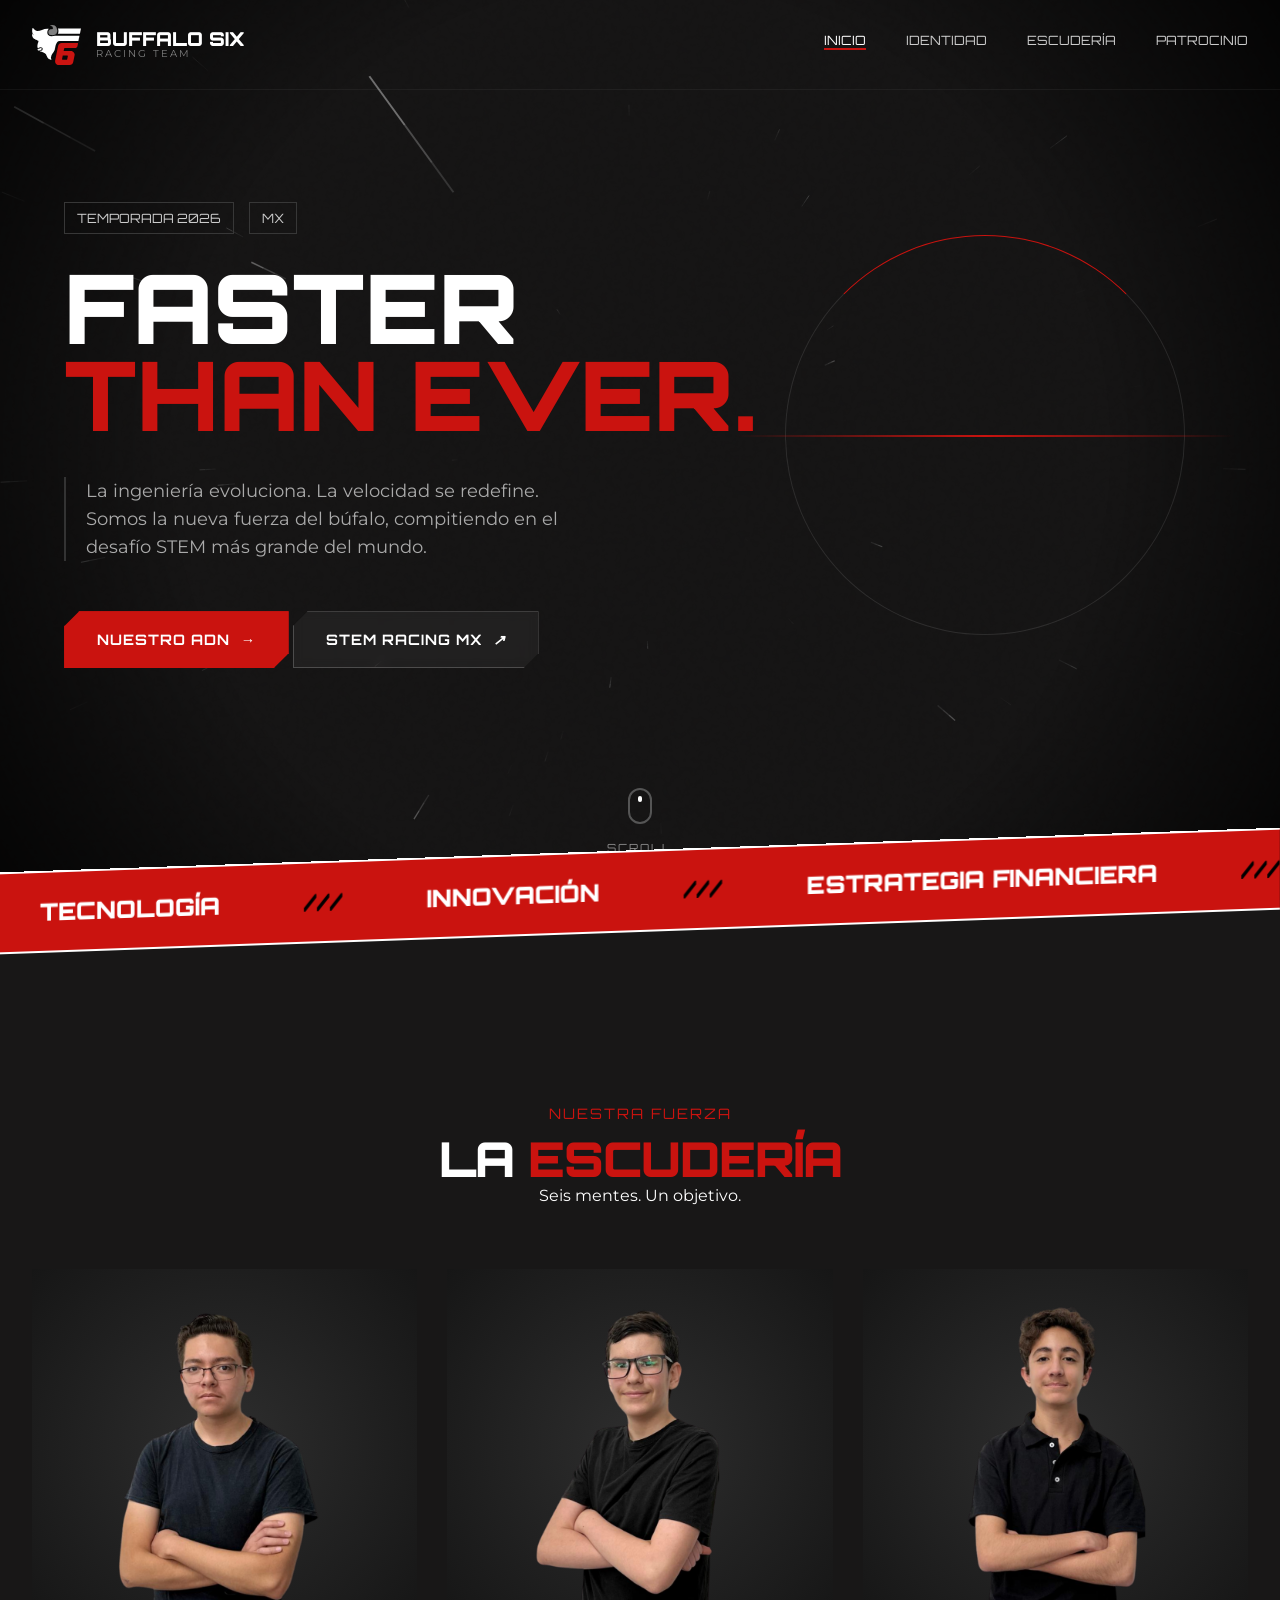
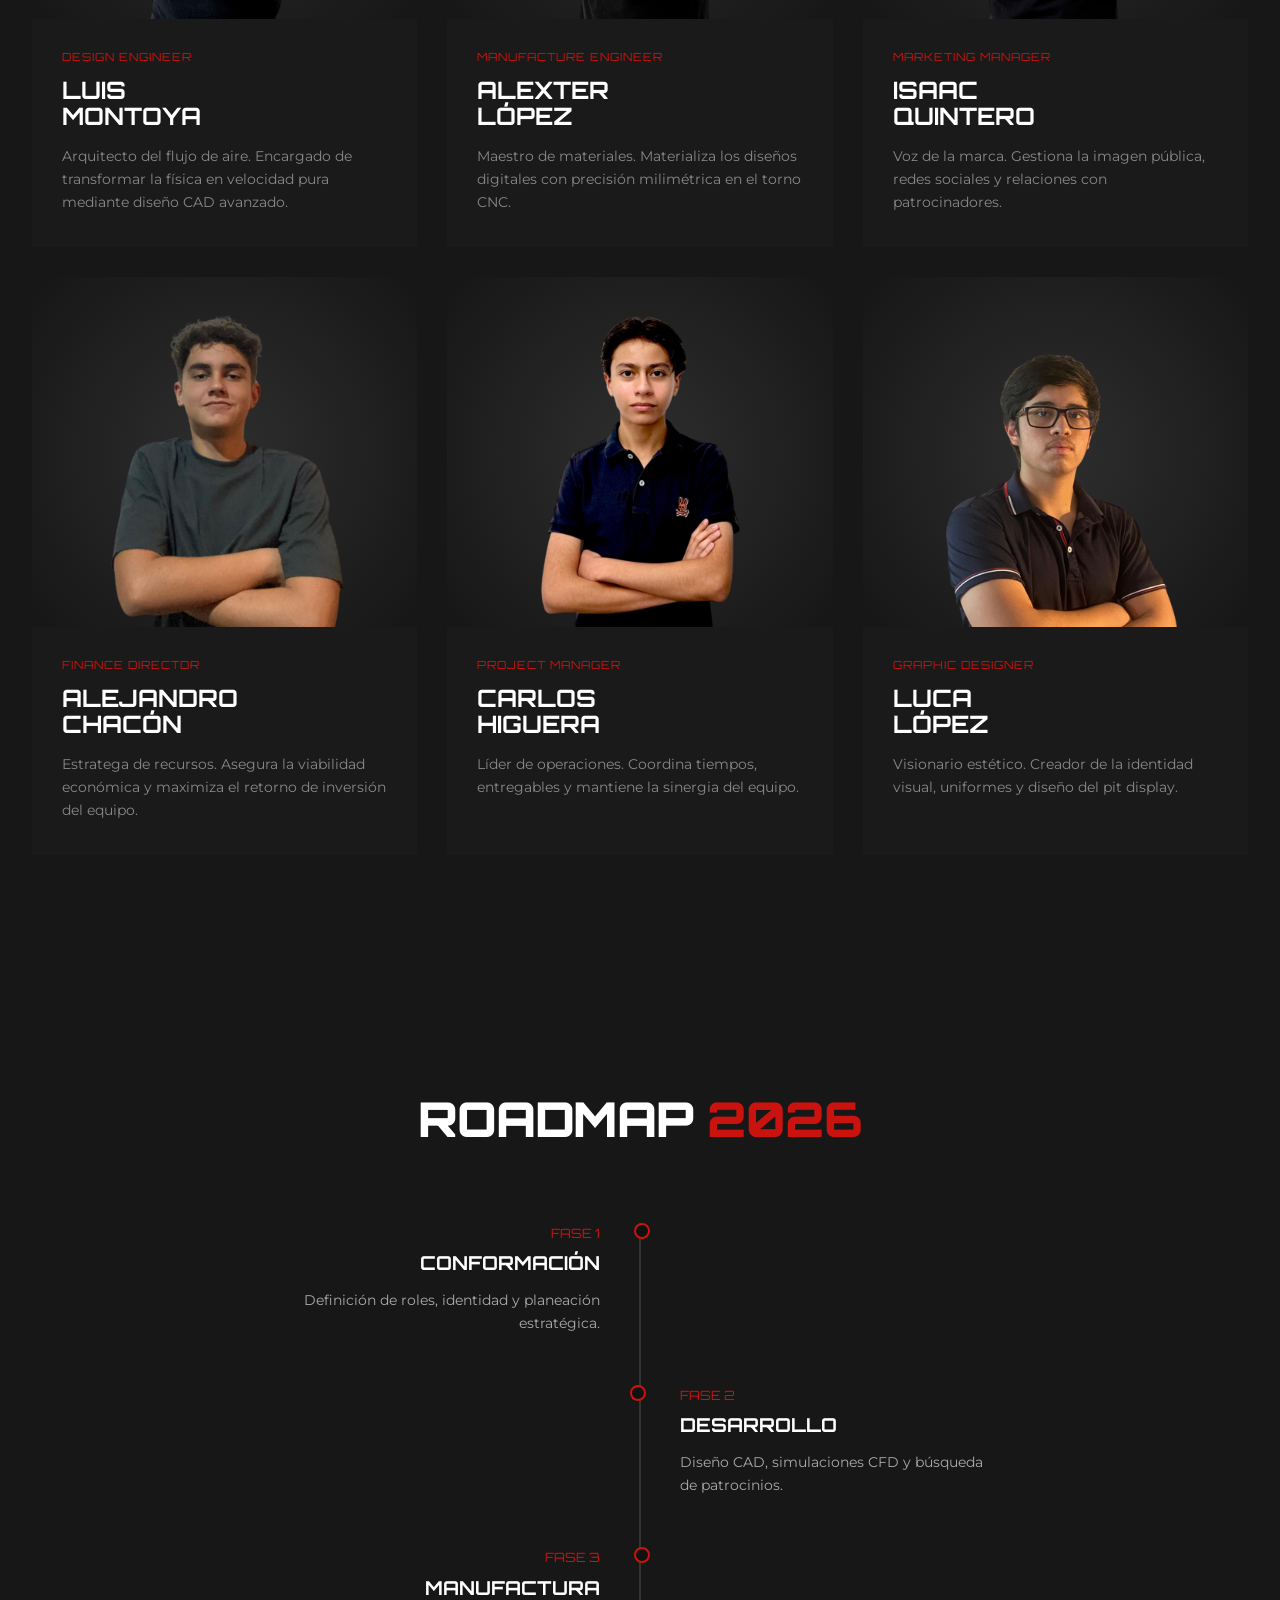
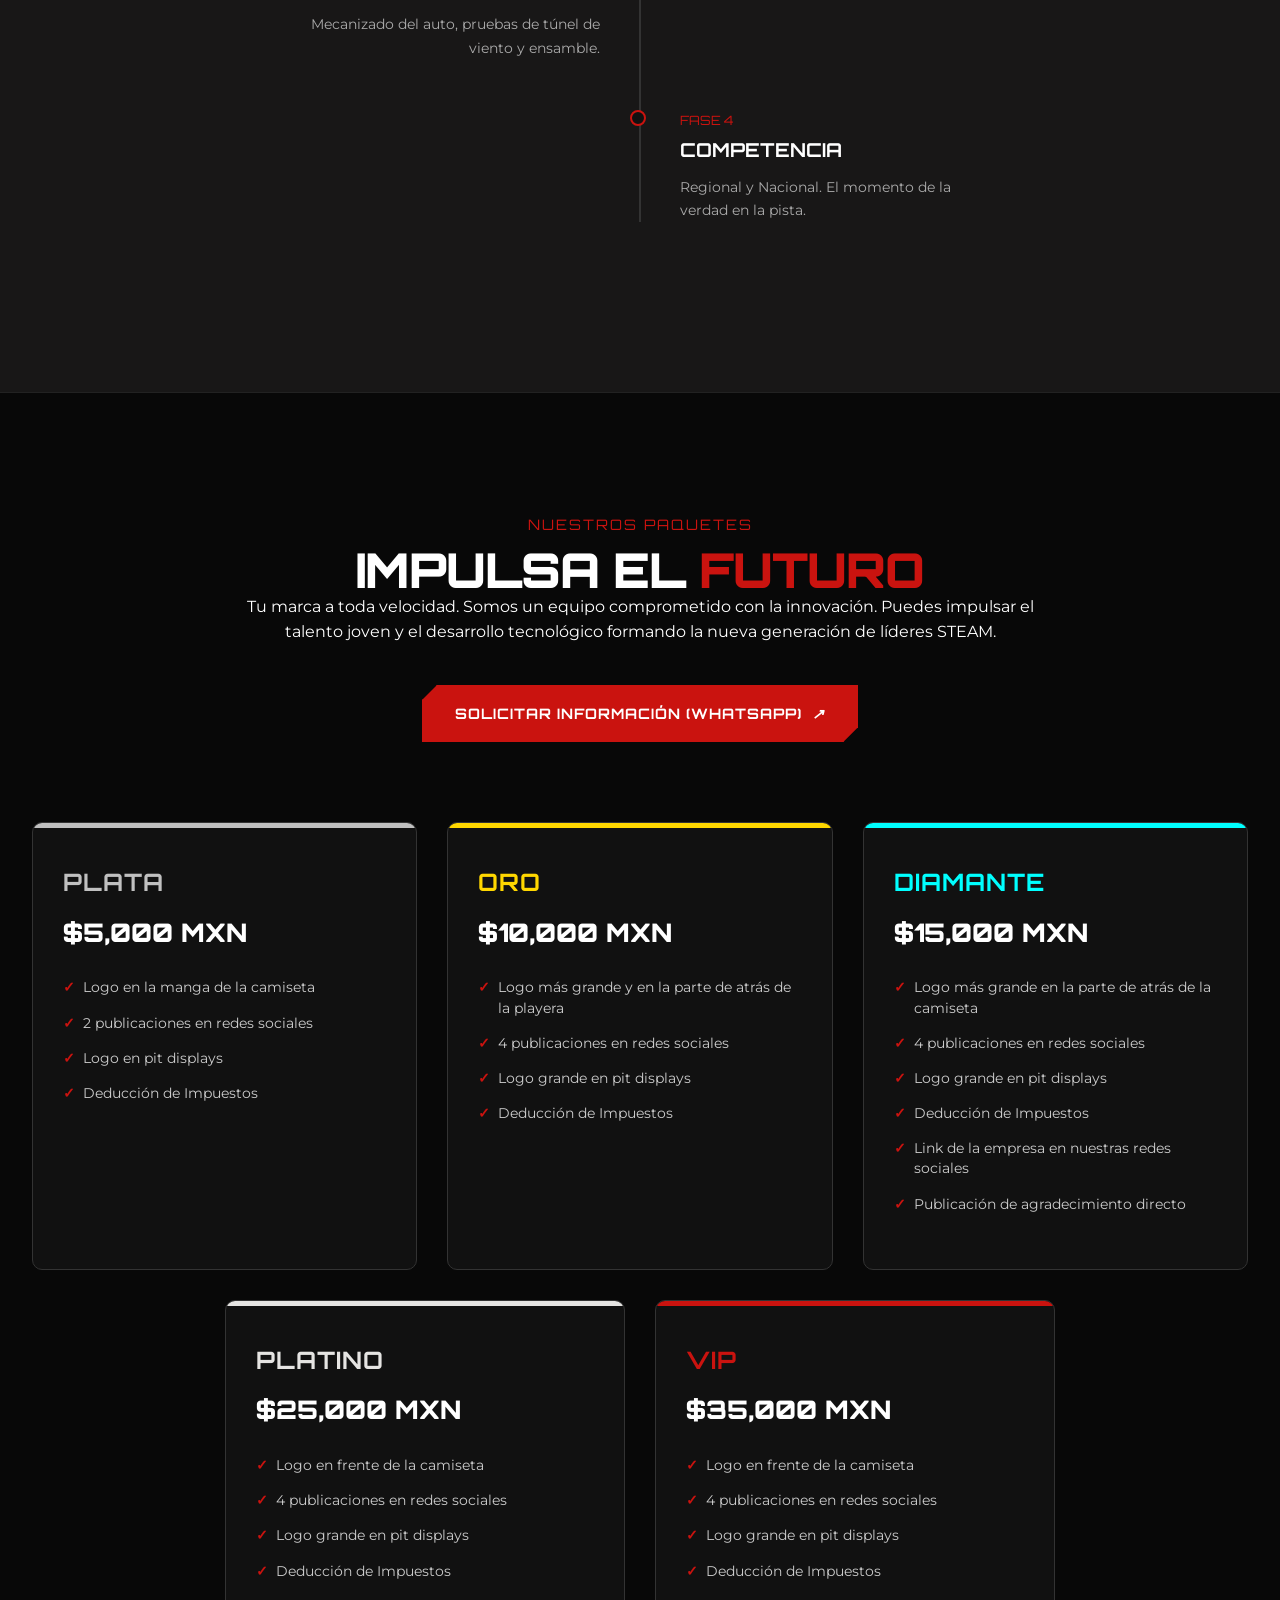
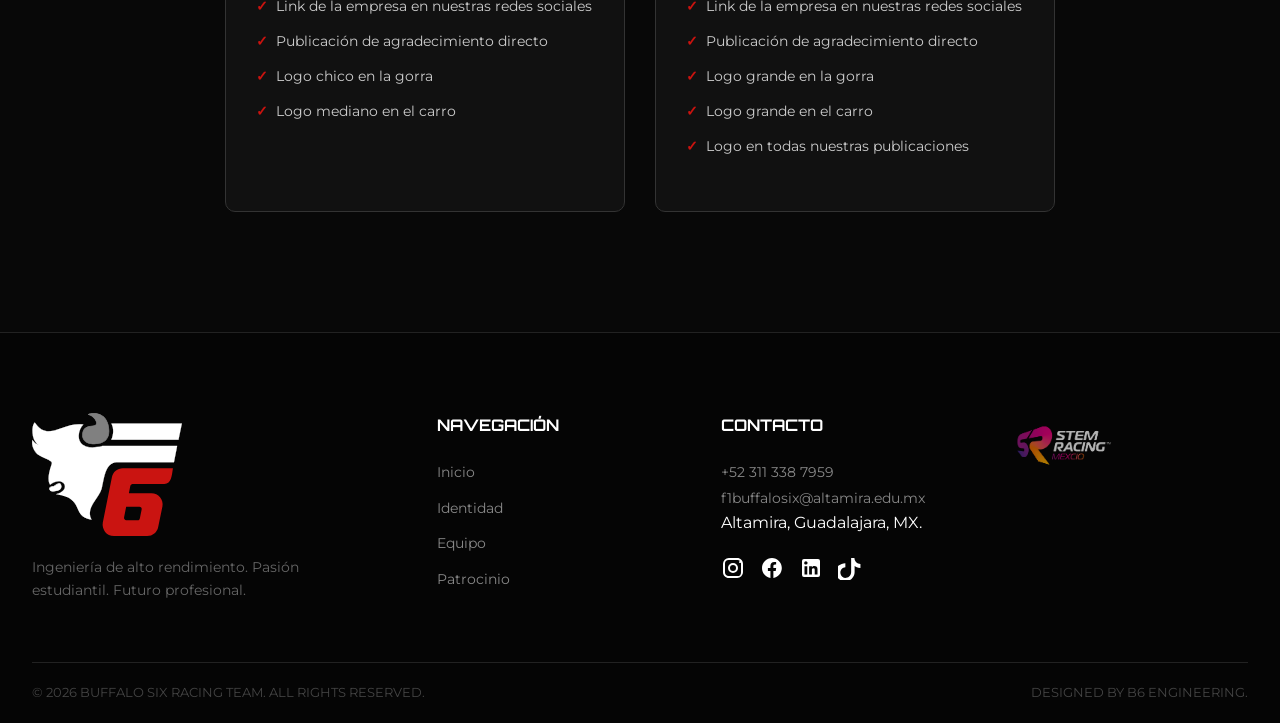
==== index.html @ 3dec81ca "Add files via upload" ====
<!doctype html>
<html lang="es">
  <head>
    <meta charset="UTF-8" />
    <meta
      name="viewport"
      content="width=device-width, initial-scale=1.0, maximum-scale=5.0, user-scalable=yes"
    />
    <meta http-equiv="X-UA-Compatible" content="IE=edge" />
    <meta
      name="description"
      content="Buffalo Six Racing Team - Temporada 2026. Ingeniería de precisión, velocidad y pasión. F1 in Schools México."
    />
    <meta
      name="keywords"
      content="F1 in Schools, STEM, Racing, Buffalo Six, Ingeniería, Diseño, Patrocinio, México"
    />
    <meta name="author" content="Buffalo Six Engineering Team" />
    <meta name="theme-color" content="#181717" />

    <title>Buffalo Six | Season 2026</title>

    <link rel="icon" type="image/svg+xml" href="Logo B6 Blanco Sin Fondo.svg" />

    <link rel="preconnect" href="https://fonts.googleapis.com" />
    <link rel="preconnect" href="https://fonts.gstatic.com" crossorigin />
    <link
      href="https://fonts.googleapis.com/css2?family=Montserrat:wght@200;300;400;500;600;700;800&family=Orbitron:wght@400;500;700;800;900&display=swap"
      rel="stylesheet"
    />

    <link rel="stylesheet" href="style.css" />
  </head>
  <body class="loading-state">
    <!-- Preloader Avanzado -->
    <div id="preloader">
      <div class="loader-container">
        <div class="loader-logo-wrap">
          <img
            src="Logo B6 Blanco Sin Fondo.svg"
            alt="System Loading"
            class="loader-logo"
          />
        </div>
        <div class="loader-status">
          <span class="status-text" id="loading-text"
            >INITIALIZING SYSTEMS</span
          >
          <span class="status-percent">0%</span>
        </div>
        <div class="loader-bar-bg">
          <div class="loader-bar-fill"></div>
        </div>
        <div class="loader-meta">
          <span>SEASON 2026</span>
          <span>VER 2.6.0</span>
        </div>
      </div>
    </div>

    <!-- Fondo Interactivo -->
    <canvas id="warp-canvas"></canvas>
    <div class="noise-overlay"></div>
    <div class="vignette"></div>

    <!-- Navegación -->
    <nav class="navbar" id="navbar">
      <div class="container nav-container">
        <a href="index.html" class="brand-logo">
          <img
            src="Logo B6 Blanco Sin Fondo.svg"
            alt="Buffalo Six Logo"
            class="nav-img"
          />
          <div class="brand-info">
            <span class="brand-name">BUFFALO SIX</span>
            <span class="brand-tag">RACING TEAM</span>
          </div>
        </a>

        <div class="nav-right">
          <ul class="nav-menu">
            <!-- Textos envueltos en span para el efecto -->
            <li class="nav-item">
              <a href="index.html" class="nav-link active" data-text="INICIO"
                ><span>INICIO</span></a
              >
            </li>
            <li class="nav-item">
              <a href="identity.html" class="nav-link" data-text="IDENTIDAD"
                ><span>IDENTIDAD</span></a
              >
            </li>
            <li class="nav-item">
              <a href="#team" class="nav-link" data-text="ESCUDERÍA"
                ><span>ESCUDERÍA</span></a
              >
            </li>
            <li class="nav-item">
              <a href="#sponsors" class="nav-link" data-text="PATROCINIO"
                ><span>PATROCINIO</span></a
              >
            </li>
          </ul>

          <div class="hamburger-wrap">
            <div class="hamburger" id="hamburger">
              <span class="line line-1"></span>
              <span class="line line-2"></span>
            </div>
          </div>
        </div>
      </div>
    </nav>

    <!-- Menú Móvil -->
    <div class="mobile-menu-overlay" id="mobile-nav">
      <div class="menu-backdrop"></div>
      <div class="mobile-menu-content">
        <nav class="mobile-nav-links">
          <a href="index.html" class="mobile-link"><span>01.</span> INICIO</a>
          <a href="identity.html" class="mobile-link"
            ><span>02.</span> IDENTIDAD</a
          >
          <a href="#team" class="mobile-link"><span>03.</span> ESCUDERÍA</a>
          <a href="#sponsors" class="mobile-link"
            ><span>04.</span> PATROCINIO</a
          >
        </nav>
        <div class="mobile-menu-footer">
          <p>SEASON 2026 / MEXICO</p>
          <div class="mobile-socials">
            <a href="https://instagram.com/f1buffalosix">IG</a>
            <a href="https://linkedin.com/in/buffalo-six-racing-team">LN</a>
          </div>
        </div>
      </div>
    </div>

    <main id="main-content">
      <!-- Hero Section -->
      <header id="hero" class="section hero-section">
        <div class="container hero-container">
          <div class="hero-text-content">
            <div class="hero-meta" data-reveal="fade-down">
              <span class="season-badge">TEMPORADA 2026</span>
              <span class="location-badge">MX</span>
            </div>

            <h1 class="hero-title">
              <div class="title-line" data-reveal="slide-up" data-delay="100">
                FASTER
              </div>
              <div
                class="title-line text-red"
                data-reveal="slide-up"
                data-delay="200"
              >
                THAN EVER<span class="dot">.</span>
              </div>
            </h1>

            <p class="hero-description" data-reveal="fade-up" data-delay="400">
              La ingeniería evoluciona. La velocidad se redefine. Somos la nueva
              fuerza del búfalo, compitiendo en el desafío STEM más grande del
              mundo.
            </p>

            <div class="hero-cta-group" data-reveal="fade-up" data-delay="600">
              <a href="identity.html" class="btn btn-primary magnetic-btn">
                <span class="btn-content"
                  >NUESTRO ADN <i class="arrow-right">→</i></span
                >
              </a>
              <a
                href="https://stemracing.mx/"
                target="_blank"
                class="btn btn-glass magnetic-btn"
              >
                <span class="btn-content"
                  >STEM RACING MX <i class="external-icon">↗</i></span
                >
              </a>
            </div>
          </div>

          <div class="hero-visual-abstract">
            <div class="hud-circle"></div>
            <div class="hud-lines"></div>
          </div>
        </div>

        <div class="scroll-down-indicator">
          <span class="mouse-icon"></span>
          <span class="scroll-txt">SCROLL</span>
        </div>
      </header>

      <!-- Stats / Introduction -->
      <section class="section stats-ticker-section">
        <div class="ticker-wrap">
          <div class="ticker">
            <div class="ticker-item">TECNOLOGÍA</div>
            <div class="ticker-item separator">///</div>
            <div class="ticker-item">INNOVACIÓN</div>
            <div class="ticker-item separator">///</div>
            <div class="ticker-item">ESTRATEGIA FINANCIERA</div>
            <div class="ticker-item separator">///</div>
            <div class="ticker-item">IDENTIDAD VISUAL</div>
            <div class="ticker-item separator">///</div>
            <div class="ticker-item">GESTIÓN DE PROYECTOS</div>
            <div class="ticker-item separator">///</div>
            <div class="ticker-item">TECNOLOGÍA</div>
            <div class="ticker-item separator">///</div>
            <div class="ticker-item">INNOVACIÓN</div>
            <div class="ticker-item separator">///</div>
          </div>
        </div>
      </section>

      <!-- Team Section -->
      <section id="team" class="section team-section">
        <div class="bg-pattern-dots"></div>
        <div class="container">
          <div class="section-header center">
            <span class="section-subtitle">NUESTRA FUERZA</span>
            <h2 class="section-title">
              LA <span class="text-red">ESCUDERÍA</span>
            </h2>
            <p class="section-desc">Seis mentes. Un objetivo.</p>
          </div>

          <div class="team-grid">
            <article class="member-card" data-reveal="fade-up">
              <div class="member-visual">
                <img
                  src="Luis_imagen.png"
                  alt="Luis Montoya"
                  class="member-img"
                />
              </div>
              <div class="member-content">
                <span class="member-role">DESIGN ENGINEER</span>
                <h3 class="member-name">LUIS<br />MONTOYA</h3>
                <p class="member-bio">
                  Arquitecto del flujo de aire. Encargado de transformar la
                  física en velocidad pura mediante diseño CAD avanzado.
                </p>
              </div>
            </article>

            <article class="member-card" data-reveal="fade-up" data-delay="100">
              <div class="member-visual">
                <img
                  src="Alexter_imagen.png"
                  alt="Alexter López"
                  class="member-img"
                />
              </div>
              <div class="member-content">
                <span class="member-role">MANUFACTURE ENGINEER</span>
                <h3 class="member-name">ALEXTER<br />LÓPEZ</h3>
                <p class="member-bio">
                  Maestro de materiales. Materializa los diseños digitales con
                  precisión milimétrica en el torno CNC.
                </p>
              </div>
            </article>

            <article class="member-card" data-reveal="fade-up" data-delay="200">
              <div class="member-visual">
                <img
                  src="Isaac_imagen.png"
                  alt="Isaac Quintero"
                  class="member-img"
                />
              </div>
              <div class="member-content">
                <span class="member-role">MARKETING MANAGER</span>
                <h3 class="member-name">ISAAC<br />QUINTERO</h3>
                <p class="member-bio">
                  Voz de la marca. Gestiona la imagen pública, redes sociales y
                  relaciones con patrocinadores.
                </p>
              </div>
            </article>

            <article class="member-card" data-reveal="fade-up" data-delay="0">
              <div class="member-visual">
                <img
                  src="Chacon_imagen.png"
                  alt="Alejandro Chacón"
                  class="member-img"
                />
              </div>
              <div class="member-content">
                <span class="member-role">FINANCE DIRECTOR</span>
                <h3 class="member-name">ALEJANDRO<br />CHACÓN</h3>
                <p class="member-bio">
                  Estratega de recursos. Asegura la viabilidad económica y
                  maximiza el retorno de inversión del equipo.
                </p>
              </div>
            </article>

            <article class="member-card" data-reveal="fade-up" data-delay="100">
              <div class="member-visual">
                <img
                  src="Charly_imagen.png"
                  alt="Carlos Higuera"
                  class="member-img"
                />
              </div>
              <div class="member-content">
                <span class="member-role">PROJECT MANAGER</span>
                <h3 class="member-name">CARLOS<br />HIGUERA</h3>
                <p class="member-bio">
                  Líder de operaciones. Coordina tiempos, entregables y mantiene
                  la sinergia del equipo.
                </p>
              </div>
            </article>

            <article class="member-card" data-reveal="fade-up" data-delay="200">
              <div class="member-visual">
                <img
                  src="Luca_imagen.png"
                  alt="Luca López"
                  class="member-img"
                />
              </div>
              <div class="member-content">
                <span class="member-role">GRAPHIC DESIGNER</span>
                <h3 class="member-name">LUCA<br />LÓPEZ</h3>
                <p class="member-bio">
                  Visionario estético. Creador de la identidad visual, uniformes
                  y diseño del pit display.
                </p>
              </div>
            </article>
          </div>
        </div>
      </section>

      <!-- Roadmap / Timeline -->
      <section class="section roadmap-section">
        <div class="container">
          <h2 class="section-title center mb-large">
            ROADMAP <span class="text-red">2026</span>
          </h2>
          <div class="timeline">
            <div class="timeline-item" data-reveal="fade-left">
              <div class="timeline-content">
                <span class="phase">FASE 1</span>
                <h3>CONFORMACIÓN</h3>
                <p>Definición de roles, identidad y planeación estratégica.</p>
              </div>
            </div>
            <div class="timeline-item" data-reveal="fade-right">
              <div class="timeline-content">
                <span class="phase">FASE 2</span>
                <h3>DESARROLLO</h3>
                <p>Diseño CAD, simulaciones CFD y búsqueda de patrocinios.</p>
              </div>
            </div>
            <div class="timeline-item" data-reveal="fade-left">
              <div class="timeline-content">
                <span class="phase">FASE 3</span>
                <h3>MANUFACTURA</h3>
                <p>
                  Mecanizado del auto, pruebas de túnel de viento y ensamble.
                </p>
              </div>
            </div>
            <div class="timeline-item highlight" data-reveal="fade-right">
              <div class="timeline-content">
                <span class="phase">FASE 4</span>
                <h3>COMPETENCIA</h3>
                <p>Regional y Nacional. El momento de la verdad en la pista.</p>
              </div>
            </div>
          </div>
        </div>
      </section>

      <!-- Sponsorship Section -->
      <section id="sponsors" class="section sponsorship-section">
        <div class="container">
          <div class="sponsor-layout-full">
            <div class="sponsor-text center mb-large" data-reveal="fade-up">
              <span class="section-subtitle">NUESTROS PAQUETES</span>
              <h2 class="section-title">
                IMPULSA EL <span class="text-red">FUTURO</span>
              </h2>
              <p class="lead" style="max-width: 800px; margin: 0 auto">
                Tu marca a toda velocidad. Somos un equipo comprometido con la
                innovación. Puedes impulsar el talento joven y el desarrollo
                tecnológico formando la nueva generación de líderes STEAM.
              </p>

              <a
                href="https://wa.me/523113387959"
                target="_blank"
                class="btn btn-primary mt-medium magnetic-btn"
              >
                <span class="btn-content"
                  >SOLICITAR INFORMACIÓN (WHATSAPP)
                  <i class="external-icon">↗</i></span
                >
              </a>
            </div>

            <div class="packages-grid">
              <!-- Plata -->
              <div
                class="package-card package-plata"
                data-reveal="fade-up"
                data-delay="0"
              >
                <h3>PLATA</h3>
                <div class="package-price">$5,000 MXN</div>
                <ul>
                  <li>Logo en la manga de la camiseta</li>
                  <li>2 publicaciones en redes sociales</li>
                  <li>Logo en pit displays</li>
                  <li>Deducción de Impuestos</li>
                </ul>
              </div>

              <!-- Oro -->
              <div
                class="package-card package-oro"
                data-reveal="fade-up"
                data-delay="100"
              >
                <h3>ORO</h3>
                <div class="package-price">$10,000 MXN</div>
                <ul>
                  <li>Logo más grande y en la parte de atrás de la playera</li>
                  <li>4 publicaciones en redes sociales</li>
                  <li>Logo grande en pit displays</li>
                  <li>Deducción de Impuestos</li>
                </ul>
              </div>

              <!-- Diamante -->
              <div
                class="package-card package-diamante"
                data-reveal="fade-up"
                data-delay="200"
              >
                <h3>DIAMANTE</h3>
                <div class="package-price">$15,000 MXN</div>
                <ul>
                  <li>Logo más grande en la parte de atrás de la camiseta</li>
                  <li>4 publicaciones en redes sociales</li>
                  <li>Logo grande en pit displays</li>
                  <li>Deducción de Impuestos</li>
                  <li>Link de la empresa en nuestras redes sociales</li>
                  <li>Publicación de agradecimiento directo</li>
                </ul>
              </div>

              <!-- Platino -->
              <div
                class="package-card package-platino"
                data-reveal="fade-up"
                data-delay="0"
              >
                <h3>PLATINO</h3>
                <div class="package-price">$25,000 MXN</div>
                <ul>
                  <li>Logo en frente de la camiseta</li>
                  <li>4 publicaciones en redes sociales</li>
                  <li>Logo grande en pit displays</li>
                  <li>Deducción de Impuestos</li>
                  <li>Link de la empresa en nuestras redes sociales</li>
                  <li>Publicación de agradecimiento directo</li>
                  <li>Logo chico en la gorra</li>
                  <li>Logo mediano en el carro</li>
                </ul>
              </div>

              <!-- VIP -->
              <div
                class="package-card package-vip"
                data-reveal="fade-up"
                data-delay="100"
              >
                <h3>VIP</h3>
                <div class="package-price">$35,000 MXN</div>
                <ul>
                  <li>Logo en frente de la camiseta</li>
                  <li>4 publicaciones en redes sociales</li>
                  <li>Logo grande en pit displays</li>
                  <li>Deducción de Impuestos</li>
                  <li>Link de la empresa en nuestras redes sociales</li>
                  <li>Publicación de agradecimiento directo</li>
                  <li>Logo grande en la gorra</li>
                  <li>Logo grande en el carro</li>
                  <li>Logo en todas nuestras publicaciones</li>
                </ul>
              </div>
            </div>
          </div>
        </div>
      </section>

      <!-- Footer -->
      <footer class="footer">
        <div class="container">
          <div class="footer-top">
            <div class="footer-brand">
              <img src="Logo B6 Blanco Sin Fondo.svg" alt="Buffalo Six" />
              <p>
                Ingeniería de alto rendimiento. Pasión estudiantil. Futuro
                profesional.
              </p>
            </div>

            <div class="footer-nav">
              <h4>NAVEGACIÓN</h4>
              <ul>
                <li><a href="index.html">Inicio</a></li>
                <li><a href="identity.html">Identidad</a></li>
                <li><a href="#team">Equipo</a></li>
                <li><a href="#sponsors">Patrocinio</a></li>
              </ul>
            </div>

            <div class="footer-contact">
              <h4>CONTACTO</h4>
              <a
                href="https://wa.me/523113387959"
                target="_blank"
                class="contact-link"
                >+52 311 338 7959</a
              ><br />
              <a href="mailto:f1buffalosix@altamira.edu.mx" class="contact-link"
                >f1buffalosix@altamira.edu.mx</a
              >
              <p>Altamira, Guadalajara, MX.</p>
              <div class="social-icons-footer">
                <a
                  href="https://instagram.com/f1buffalosix"
                  target="_blank"
                  aria-label="Instagram"
                >
                  <svg viewBox="0 0 24 24">
                    <path
                      fill="currentColor"
                      d="M7.8,2H16.2C19.4,2 22,4.6 22,7.8V16.2A5.8,5.8 0 0,1 16.2,22H7.8C4.6,22 2,19.4 2,16.2V7.8A5.8,5.8 0 0,1 7.8,2M7.6,4A3.6,3.6 0 0,0 4,7.6V16.4C4,18.39 5.61,20 7.6,20H16.4A3.6,3.6 0 0,0 20,16.4V7.6C20,5.61 18.39,4 16.4,4H7.6M12,7A5,5 0 0,1 17,12A5,5 0 0,1 12,17A5,5 0 0,1 7,12A5,5 0 0,1 12,7M12,9A3,3 0 0,0 9,12A3,3 0 0,0 12,15A3,3 0 0,0 15,12A3,3 0 0,0 12,9M19,5A1,1 0 0,1 20,6A1,1 0 0,1 19,7A1,1 0 0,1 18,6A1,1 0 0,1 19,5Z"
                    />
                  </svg>
                </a>
                <a
                  href="https://www.facebook.com/profile.php?id=61553670977396"
                  target="_blank"
                  aria-label="Facebook"
                >
                  <svg viewBox="0 0 24 24">
                    <path
                      fill="currentColor"
                      d="M12 2.04C6.5 2.04 2 6.53 2 12.06C2 17.06 5.66 21.21 10.44 21.96V14.96H7.9V12.06H10.44V9.85C10.44 7.34 11.93 5.96 14.15 5.96C15.21 5.96 16.12 6.04 16.12 6.04V8.51H15.01C13.77 8.51 13.38 9.28 13.38 10.07V12.06H16.16L15.72 14.96H13.38V21.96C18.16 21.21 21.82 17.06 21.82 12.06C21.82 6.53 17.32 2.04 12 2.04Z"
                    />
                  </svg>
                </a>
                <a
                  href="https://www.linkedin.com/in/buffalo-six-racing-team/?originalSubdomain=mx"
                  target="_blank"
                  aria-label="LinkedIn"
                >
                  <svg viewBox="0 0 24 24">
                    <path
                      fill="currentColor"
                      d="M19 3A2 2 0 0 1 21 5V19A2 2 0 0 1 19 21H5A2 2 0 0 1 3 19V5A2 2 0 0 1 5 3H19M18.5 18.5V13.2A3.26 3.26 0 0 0 15.24 9.94C14.39 9.94 13.4 10.46 12.92 11.24V10.13H10.13V18.5H12.92V13.57C12.92 12.8 13.54 12.17 14.31 12.17A1.4 1.4 0 0 1 15.71 13.57V18.5H18.5M6.88 8.56A1.68 1.68 0 0 0 8.56 6.88C8.56 5.95 7.81 5.19 6.88 5.19A1.69 1.69 0 0 0 5.19 6.88C5.19 7.81 5.95 8.56 6.88 8.56M8.27 18.5V10.13H5.5V18.5H8.27Z"
                    />
                  </svg>
                </a>
                <a
                  href="https://www.tiktok.com/@f1buffalosix"
                  target="_blank"
                  aria-label="TikTok"
                >
                  <svg viewBox="0 0 24 24">
                    <path
                      fill="currentColor"
                      d="M12.53,2C13.84,2 15.14,2 16.44,2C16.53,3.53 17.08,5.09 18.2,6.17C19.32,7.28 20.9,7.79 22.44,7.96V12C21,11.95 19.55,11.65 18.24,11C17.67,10.77 17.14,10.44 16.62,10.1V16.26C16.62,18.78 15.5,21.1 13.72,22.71C11.94,24.4 9.49,25.33 6.99,25.28C4.54,25.23 2.16,24.28 0.42,22.56C-1.32,20.84 -2.25,18.42 -2.19,15.97C-2.12,13.52 -1.07,11.17 0.72,9.58C2.51,7.95 4.96,7.07 7.36,7.13V11.19C5.98,11.22 4.66,11.86 3.7,12.95C2.74,14.04 2.27,15.49 2.4,16.92C2.53,18.36 3.22,19.71 4.31,20.67C5.4,21.63 6.85,22.06 8.27,21.86C9.68,21.67 10.97,20.93 11.86,19.79C12.75,18.65 13.21,17.22 13.14,15.78V2H9.23Z"
                    />
                  </svg>
                </a>
              </div>
            </div>

            <div class="footer-stem">
              <a href="https://stemracing.mx/" target="_blank">
                <img
                  src="Full-Colour-Black_RGB-1024x476.png"
                  alt="STEM Racing Mexico"
                  class="stem-logo"
                />
              </a>
            </div>
          </div>

          <div class="footer-bottom">
            <p>&copy; 2026 BUFFALO SIX RACING TEAM. ALL RIGHTS RESERVED.</p>
            <p class="credits">DESIGNED BY B6 ENGINEERING.</p>
          </div>
        </div>
      </footer>
    </main>

    <script src="script.js"></script>
  </body>
</html>
---- style.css ----
/* ==========================================================================
   1. CORE VARIABLES & RESET
   ========================================================================== */
:root {
    /* Colors */
    --color-black: #181717;
    --color-black-soft: #1e1e1e;
    --color-black-deep: #0a0a0a;
    --color-red: #CA130F;
    --color-red-dim: rgba(202, 19, 15, 0.1);
    --color-white: #FFFFFF;
    --color-gray-light: #CCCCCC;
    --color-gray-mid: #808080;
    --color-gray-dark: #373737;
    
    /* Typography */
    --font-display: 'Orbitron', sans-serif;
    --font-body: 'Montserrat', sans-serif;
    
    /* Layout */
    --container-width: 1280px;
    --nav-height: 90px;
    
    /* Transitions */
    --ease-out: cubic-bezier(0.215, 0.61, 0.355, 1);
}

*, *::before, *::after {
    margin: 0;
    padding: 0;
    box-sizing: border-box;
}

html {
    scroll-behavior: smooth;
    font-size: 16px;
    overflow-x: hidden;
}

body {
    background-color: var(--color-black);
    color: var(--color-white);
    font-family: var(--font-body);
    line-height: 1.6;
    overflow-x: hidden;
    -webkit-font-smoothing: antialiased;
}

body.loading-state {
    overflow: hidden;
}

a {
    text-decoration: none;
    color: inherit;
    transition: all 0.3s ease;
}

ul { list-style: none; }
img { display: block; max-width: 100%; height: auto; }

/* ==========================================================================
   2. GLOBAL UTILITIES
   ========================================================================== */
.container {
    max-width: var(--container-width);
    margin: 0 auto;
    padding: 0 2rem;
    position: relative;
    z-index: 2;
}

.section {
    padding: 120px 0;
    position: relative;
    overflow: hidden;
}

.center { text-align: center; }
.text-red { color: var(--color-red); }
.text-justify { text-align: justify; }

.mb-large { margin-bottom: 80px; }
.mt-medium { margin-top: 40px; }

/* Background FX */
#warp-canvas {
    position: fixed;
    top: 0; left: 0; width: 100%; height: 100%;
    z-index: 0; pointer-events: none; opacity: 0.4;
}

.noise-overlay {
    position: fixed; top: 0; left: 0; width: 100%; height: 100%;
    background-image: url("data:image/svg+xml,%3Csvg viewBox='0 0 200 200' xmlns='http://www.w3.org/2000/svg'%3E%3Cfilter id='noiseFilter'%3E%3CfeTurbulence type='fractalNoise' baseFrequency='0.65' numOctaves='3' stitchTiles='stitch'/%3E%3C/filter%3E%3Crect width='100%25' height='100%25' filter='url(%23noiseFilter)' opacity='0.05'/%3E%3C/svg%3E");
    opacity: 0.07; z-index: 1; pointer-events: none;
}

.vignette {
    position: fixed; top: 0; left: 0; width: 100%; height: 100%;
    background: radial-gradient(circle, transparent 60%, black 100%);
    z-index: 1; pointer-events: none; opacity: 0.8;
}

/* ==========================================================================
   3. COMPONENTS (Buttons, Loaders)
   ========================================================================== */
/* Preloader */
#preloader {
    position: fixed; top: 0; left: 0; width: 100%; height: 100%;
    background: var(--color-black); z-index: 9999;
    display: flex; justify-content: center; align-items: center;
}
.loader-container { width: 300px; text-align: center; }
.loader-logo { width: 80px; margin: 0 auto 20px; animation: pulse 2s infinite; }
.loader-status { display: flex; justify-content: space-between; font-family: var(--font-display); font-size: 0.7rem; color: var(--color-gray-mid); margin-bottom: 5px; }
.loader-bar-bg { width: 100%; height: 2px; background: #333; position: relative; overflow: hidden; }
.loader-bar-fill { height: 100%; width: 0%; background: var(--color-red); transition: width 0.1s linear; }
.loader-meta { display: flex; justify-content: space-between; margin-top: 5px; font-family: monospace; font-size: 0.6rem; color: #444; }

/* Buttons */
.btn {
    display: inline-flex; align-items: center; justify-content: center;
    padding: 16px 32px; font-family: var(--font-display); font-weight: 700;
    text-transform: uppercase; font-size: 0.9rem; letter-spacing: 1px;
    position: relative; overflow: hidden; cursor: pointer;
    clip-path: polygon(15px 0, 100% 0, 100% calc(100% - 15px), calc(100% - 15px) 100%, 0 100%, 0 15px);
    transition: all 0.3s ease;
}

.btn-primary { background: var(--color-red); color: var(--color-white); border: 1px solid var(--color-red); }
.btn-primary:hover { background: transparent; color: var(--color-red); box-shadow: 0 0 30px rgba(202,19,15,0.3); }

.btn-glass { background: rgba(255,255,255,0.05); color: var(--color-white); border: 1px solid rgba(255,255,255,0.2); backdrop-filter: blur(5px); }
.btn-glass:hover { background: var(--color-white); color: var(--color-black); }

.btn-content { position: relative; z-index: 2; display: flex; align-items: center; gap: 10px; }

/* Titles */
.section-title {
    font-family: var(--font-display); font-size: 3rem; font-weight: 900;
    text-transform: uppercase; line-height: 1; letter-spacing: -1px;
}
.section-subtitle { display: block; font-family: var(--font-display); color: var(--color-red); font-size: 0.9rem; margin-bottom: 10px; letter-spacing: 2px; }
.title-separator { width: 60px; height: 4px; background: var(--color-red); margin-top: 20px; }

/* ==========================================================================
   4. NAVIGATION
   ========================================================================== */
.navbar {
    position: fixed; top: 0; left: 0; width: 100%; height: var(--nav-height);
    z-index: 1000; transition: all 0.4s var(--ease-out);
    border-bottom: 1px solid rgba(255,255,255,0.05);
}
.navbar.scrolled { background: rgba(24, 23, 23, 0.9); backdrop-filter: blur(15px); height: 70px; }

.nav-container { display: flex; justify-content: space-between; align-items: center; height: 100%; }
.brand-logo { display: flex; align-items: center; gap: 15px; }
.nav-img { height: 40px; }
.brand-info { display: flex; flex-direction: column; line-height: 1; }
.brand-name { font-family: var(--font-display); font-weight: 900; font-size: 1.2rem; }
.brand-tag { font-size: 0.6rem; color: var(--color-gray-mid); letter-spacing: 2px; }

.nav-menu { display: flex; gap: 40px; }
.nav-link {
    font-family: var(--font-display); font-size: 0.8rem; color: var(--color-gray-light);
    position: relative; display: inline-block; overflow: hidden;
    height: 1.2rem; line-height: 1.2rem; /* Fixes overlap bug */
}
.nav-link::before {
    content: attr(data-text); position: absolute; top: 0; left: 0; width: 100%; height: 100%;
    color: var(--color-red); transform: translateY(100%); transition: transform 0.3s ease;
}
.nav-link:hover::before { transform: translateY(0); }
.nav-link span { display: block; transition: transform 0.3s ease; height: 100%; }
.nav-link:hover span { transform: translateY(-100%); }

.nav-link.active { color: var(--color-white); border-bottom: 2px solid var(--color-red); }

/* Hamburger Menu fix for Desktop */
.hamburger-wrap { display: none; }
.hamburger { width: 30px; height: 20px; position: relative; cursor: pointer; z-index: 1002; }
.line { position: absolute; width: 100%; height: 2px; background: #fff; transition: 0.4s; }
.line-1 { top: 0; } .line-2 { bottom: 0; }
.hamburger.active .line-1 { transform: rotate(45deg); top: 9px; }
.hamburger.active .line-2 { transform: rotate(-45deg); bottom: 9px; }

/* Mobile Menu */
.mobile-menu-overlay {
    position: fixed; top: 0; left: 0; width: 100%; height: 100vh;
    z-index: 1001; pointer-events: none;
}
.menu-backdrop {
    position: absolute; top: 0; left: 0; width: 100%; height: 100%;
    background: rgba(0,0,0,0.8); opacity: 0; transition: 0.5s;
}
.mobile-menu-content {
    position: absolute; top: 0; right: 0; width: 80%; height: 100%;
    background: var(--color-black); transform: translateX(100%);
    transition: 0.5s var(--ease-out); padding: 100px 40px;
    border-left: 1px solid #333; display: flex; flex-direction: column; justify-content: space-between;
}
.mobile-menu-overlay.active { pointer-events: auto; }
.mobile-menu-overlay.active .menu-backdrop { opacity: 1; }
.mobile-menu-overlay.active .mobile-menu-content { transform: translateX(0); }

.mobile-nav-links { display: flex; flex-direction: column; gap: 20px; }
.mobile-link { font-family: var(--font-display); font-size: 2rem; font-weight: 700; color: #555; transition: 0.3s; }
.mobile-link span { font-size: 1rem; color: var(--color-red); margin-right: 10px; }
.mobile-link:hover, .mobile-link.active { color: #fff; padding-left: 10px; }

/* ==========================================================================
   5. HERO SECTION
   ========================================================================== */
.hero-section {
    height: 100vh; display: flex; align-items: center; justify-content: center;
    padding-top: var(--nav-height);
}
.hero-container { display: grid; grid-template-columns: 1.2fr 0.8fr; align-items: center; }

.hero-meta { margin-bottom: 30px; display: flex; gap: 15px; }
.season-badge, .location-badge {
    border: 1px solid var(--color-gray-dark); padding: 5px 12px; font-family: var(--font-display); font-size: 0.8rem; color: var(--color-gray-light);
}

.hero-title { font-size: 6rem; font-weight: 900; line-height: 0.9; margin-bottom: 40px; font-family: var(--font-display); }
.hero-title .text-red { -webkit-text-fill-color: var(--color-red); }
.hero-description { font-size: 1.1rem; color: #aaa; max-width: 500px; margin-bottom: 50px; border-left: 2px solid #333; padding-left: 20px; }

.hero-visual-abstract { position: relative; height: 500px; display: flex; align-items: center; justify-content: center; }
.hud-circle {
    width: 400px; height: 400px; border: 1px solid rgba(255,255,255,0.1); border-radius: 50%;
    position: absolute; border-top: 1px solid var(--color-red);
    animation: spin 10s linear infinite;
}
.hud-lines {
    width: 500px; height: 2px; background: linear-gradient(90deg, transparent, var(--color-red), transparent);
    position: absolute; top: 50%;
}

.scroll-down-indicator { position: absolute; bottom: 40px; left: 50%; transform: translateX(-50%); text-align: center; }
.mouse-icon { width: 24px; height: 36px; border: 2px solid #555; border-radius: 12px; display: block; margin: 0 auto 10px; position: relative; }
.mouse-icon::after {
    content: ''; width: 4px; height: 6px; background: #fff; border-radius: 2px;
    position: absolute; top: 6px; left: 50%; transform: translateX(-50%);
    animation: scrollMouse 2s infinite;
}
.scroll-txt { font-family: var(--font-display); font-size: 0.7rem; letter-spacing: 2px; opacity: 0.5; }

/* Stats Ticker */
.stats-ticker-section { padding: 20px 0; background: var(--color-red); transform: skewY(-2deg); margin: -50px 0 50px; border-top: 2px solid #fff; border-bottom: 2px solid #fff; z-index: 5; }
.ticker-wrap { overflow: hidden; white-space: nowrap; }
.ticker { display: inline-block; animation: marquee 20s linear infinite; }
.ticker-item { display: inline-block; padding: 0 40px; font-family: var(--font-display); font-weight: 900; font-size: 1.5rem; text-transform: uppercase; }
.ticker-item.separator { color: #000; }

/* ==========================================================================
   6. TEAM SECTION
   ========================================================================== */
.team-grid { display: grid; grid-template-columns: repeat(3, 1fr); gap: 30px; margin-top: 60px; }
.member-card { background: #1a1a1a; transition: transform 0.4s ease; cursor: pointer; }
.member-card:hover { transform: translateY(-10px); }

/* Ajuste de Fotos del Equipo - Sin Overlay Oscuro y con fondo gris brillante */
.member-visual { 
    height: 350px; 
    background: radial-gradient(circle at center, #2e2e2e 0%, #161616 100%); 
    position: relative; 
    overflow: hidden; 
    display: flex; 
    justify-content: center; 
    align-items: flex-end; 
}
.member-img { 
    width: 100%; 
    height: 100%; 
    object-fit: cover; 
    object-position: top center; 
    z-index: 1; 
    transition: transform 0.4s ease; 
}
.member-card:hover .member-img { transform: scale(1.03); }

.member-content { padding: 30px; border-bottom: 3px solid transparent; transition: 0.3s; background: #1a1a1a; position: relative; z-index: 3;}
.member-card:hover .member-content { border-bottom-color: var(--color-red); }
.member-role { font-family: var(--font-display); color: var(--color-red); font-size: 0.7rem; letter-spacing: 1px; display: block; margin-bottom: 10px; }
.member-name { font-family: var(--font-display); font-size: 1.5rem; line-height: 1.1; margin-bottom: 15px; }
.member-bio { font-size: 0.9rem; color: #888; }

/* Timeline */
.timeline { position: relative; max-width: 800px; margin: 0 auto; }
.timeline::before { content: ''; position: absolute; top: 0; left: 50%; width: 2px; height: 100%; background: #333; transform: translateX(-50%); }
.timeline-item { width: 50%; padding: 0 40px; margin-bottom: 50px; position: relative; }
.timeline-item:nth-child(odd) { left: 0; text-align: right; }
.timeline-item:nth-child(even) { left: 50%; text-align: left; }
.timeline-item::after { content: ''; width: 16px; height: 16px; background: #111; border: 2px solid var(--color-red); border-radius: 50%; position: absolute; top: 0; }
.timeline-item:nth-child(odd)::after { right: -10px; }
.timeline-item:nth-child(even)::after { left: -10px; }
.phase { font-family: var(--font-display); color: var(--color-red); font-size: 0.8rem; margin-bottom: 5px; display: block; }
.timeline-content h3 { font-family: var(--font-display); font-size: 1.2rem; margin-bottom: 10px; }
.timeline-content p { font-size: 0.9rem; color: #aaa; }

/* ==========================================================================
   7. SPONSORSHIP SECTION (Paquetes Flexbox Alineados)
   ========================================================================== */
.sponsorship-section { background: #080808; border-top: 1px solid #222; }

/* Estructura Flexbox para que se centren los de la fila de abajo */
.packages-grid {
    display: flex;
    flex-wrap: wrap;
    justify-content: center;
    gap: 30px;
    margin-top: 50px;
}

.package-card {
    background: #111;
    border: 1px solid #333;
    padding: 40px 30px;
    border-radius: 10px;
    transition: transform 0.3s, border-color 0.3s;
    position: relative;
    overflow: hidden;
    flex: 1 1 calc(33.333% - 30px); /* Toman 1/3 del espacio */
    min-width: 320px;
    max-width: 400px; /* Evita que los dos de abajo se estiren demasiado */
}
.package-card:hover { transform: translateY(-10px); }

/* Borde superior de color por paquete */
.package-card::before { content: ''; position: absolute; top: 0; left: 0; width: 100%; height: 5px; }
.package-plata::before { background: #C0C0C0; }
.package-oro::before { background: #FFD700; }
.package-diamante::before { background: #00FFFF; }
.package-platino::before { background: #E5E4E2; }
.package-vip::before { background: var(--color-red); }

/* Nombres de los paquetes */
.package-card h3 { font-family: var(--font-display); font-size: 1.5rem; margin-bottom: 10px; text-transform: uppercase; letter-spacing: 1px;}
.package-plata h3 { color: #C0C0C0; }
.package-oro h3 { color: #FFD700; }
.package-diamante h3 { color: #00FFFF; }
.package-platino h3 { color: #E5E4E2; }
.package-vip h3 { color: var(--color-red); }

/* Precio */
.package-price { font-family: var(--font-display); font-size: 1.6rem; font-weight: 900; margin-bottom: 25px; color: #fff; }

/* Lista de beneficios */
.package-card ul { list-style: none; margin: 0; padding: 0; }
.package-card li { font-size: 0.9rem; color: #ccc; margin-bottom: 15px; padding-left: 20px; position: relative; line-height: 1.4; }
.package-card li::before { content: '✓'; position: absolute; left: 0; color: var(--color-red); font-weight: bold; }

/* ==========================================================================
   8. IDENTITY PAGE STYLES
   ========================================================================== */
.subpage-header { padding-top: 150px; text-align: center; background: radial-gradient(circle at center, #1a1a1a 0%, #000 100%); }
.page-tag { display: inline-block; border: 1px solid var(--color-red); color: var(--color-red); padding: 5px 15px; font-family: var(--font-display); font-size: 0.8rem; margin-bottom: 20px; }
.page-title { font-size: 5rem; margin-bottom: 20px; position: relative; }
.page-lead { font-size: 1.2rem; color: #ccc; max-width: 700px; margin: 0 auto; }

.story-layout { display: grid; grid-template-columns: 1fr 1fr; gap: 80px; align-items: center; }
.brand-quote { font-family: var(--font-display); font-size: 2rem; color: #fff; margin-top: 30px; border-left: 4px solid var(--color-red); padding-left: 20px; }

/* Brand Showcase en lugar de Logo Evolution (Legacy Removido) */
.brand-showcase { position: relative; display: flex; align-items: center; justify-content: center; height: 350px; }
.glow-circle { position: absolute; width: 250px; height: 250px; background: var(--color-red); border-radius: 50%; filter: blur(80px); opacity: 0.3; animation: pulse 4s infinite; }
.hero-logo-large { position: relative; z-index: 2; max-height: 220px; transition: 0.4s; }
.brand-showcase:hover .hero-logo-large { transform: scale(1.05); }

/* Construction SVG */
.construction-display { background: #0f0f0f; border: 1px solid #333; padding: 20px; }
.construction-svg { width: 100%; height: auto; }

/* Color Grid */
.color-grid-expanded { display: grid; grid-template-columns: repeat(4, 1fr); gap: 20px; margin-top: 50px; }
.swatch { height: 120px; position: relative; display: flex; align-items: flex-end; padding: 10px; }
.hex { background: rgba(0,0,0,0.7); color: #fff; padding: 2px 5px; font-size: 0.7rem; font-family: monospace; }
.color-desc { padding: 15px; background: #111; border: 1px solid #222; border-top: none; }
.color-desc h3 { font-family: var(--font-display); font-size: 0.9rem; margin-bottom: 5px; }
.cmyk-values { font-size: 0.7rem; color: #666; margin-top: 10px; font-family: monospace; }

/* Typography */
.split-layout { display: grid; grid-template-columns: 1fr 1fr; gap: 60px; align-items: center; }
.typo-visual { background: #fff; color: #000; padding: 40px; text-align: center; border-radius: 4px; }
.font-preview { font-family: var(--font-display); font-size: 6rem; line-height: 1; font-weight: 900; }
.alphabet-grid { display: flex; flex-wrap: wrap; gap: 10px; margin-top: 30px; font-family: var(--font-display); font-size: 1.2rem; color: #555; }
.alphabet-grid .highlight { color: var(--color-red); font-weight: 900; }

/* Assets Grid */
.assets-grid { display: grid; grid-template-columns: repeat(3, 1fr); gap: 30px; margin-top: 50px; }
.asset-card { text-align: center; }
.asset-preview { height: 150px; background: #111; border: 1px solid #333; margin-bottom: 15px; display: flex; align-items: center; justify-content: center; }
.pattern-preview { background-image: radial-gradient(#333 1px, transparent 1px); background-size: 10px 10px; }
.arrows-preview { gap: 5px; }
.arrow-shape { width: 20px; height: 30px; background: var(--color-red); clip-path: polygon(0 20%, 60% 20%, 60% 0, 100% 50%, 60% 100%, 60% 80%, 0 80%); }
.logo-preview img { height: 60px; }

/* ==========================================================================
   9. FOOTER & ANIMATIONS
   ========================================================================== */
.footer { background: #050505; border-top: 1px solid #222; padding: 80px 0 20px; }
.footer-top { display: grid; grid-template-columns: 1.5fr 1fr 1fr 1fr; gap: 40px; margin-bottom: 60px; }
.footer-brand img { width: 150px; margin-bottom: 20px; }
.footer-brand p { color: #666; font-size: 0.9rem; max-width: 300px; }
.footer h4 { font-family: var(--font-display); font-size: 1rem; color: #fff; margin-bottom: 20px; }
.footer ul li { margin-bottom: 10px; }
.footer a { color: #888; font-size: 0.9rem; }
.footer a:hover { color: var(--color-red); }
.social-icons-footer { display: flex; gap: 15px; margin-top: 20px; }
.social-icons-footer a { width: 24px; height: 24px; display: block; color: #fff; }
.stem-logo { width: 120px; opacity: 0.7; transition: 0.3s; }
.stem-logo:hover { opacity: 1; }
.footer-bottom { border-top: 1px solid #222; padding-top: 20px; display: flex; justify-content: space-between; font-size: 0.8rem; color: #444; }

/* Keyframes */
@keyframes spin { 100% { transform: rotate(360deg); } }
@keyframes scrollMouse { 0% { top: 6px; opacity: 1; } 100% { top: 20px; opacity: 0; } }
@keyframes marquee { 0% { transform: translateX(0); } 100% { transform: translateX(-50%); } }
@keyframes pulse { 0% { transform: scale(1); opacity: 1; } 50% { transform: scale(1.05); opacity: 0.7; } 100% { transform: scale(1); opacity: 1; } }

/* Media Queries */
@media (max-width: 1024px) {
    .hero-container { grid-template-columns: 1fr; text-align: center; }
    .hero-visual-abstract { display: none; }
    .hero-meta, .hero-cta-group { justify-content: center; }
    .team-grid, .color-grid-expanded { grid-template-columns: repeat(2, 1fr); }
    .story-layout, .split-layout { grid-template-columns: 1fr; }
    .packages-grid { flex-direction: column; align-items: center; }
    .package-card { max-width: 100%; width: 100%; }
}
@media (max-width: 768px) {
    .nav-menu { display: none; } 
    .hamburger-wrap { display: block; }
    .hero-title { font-size: 3.5rem; }
    .footer-top { grid-template-columns: 1fr; text-align: center; }
    .social-icons-footer { justify-content: center; }
    .team-grid, .color-grid-expanded, .assets-grid { grid-template-columns: 1fr; }
    .timeline::before { left: 20px; }
    .timeline-item { width: 100%; padding-left: 60px; padding-right: 0; text-align: left !important; }
    .timeline-item:nth-child(even), .timeline-item:nth-child(odd) { left: 0; }
    .timeline-item::after { left: 11px !important; }
}

/* Animations Reveal */
[data-reveal] { opacity: 0; transition: 1s cubic-bezier(0.2, 0.8, 0.2, 1); }
[data-reveal="fade-up"] { transform: translateY(50px); }[data-reveal="fade-down"] { transform: translateY(-50px); }[data-reveal="fade-right"] { transform: translateX(-50px); }[data-reveal="fade-left"] { transform: translateX(50px); }
[data-reveal="zoom-in"] { transform: scale(0.9); }
.reveal-active { opacity: 1; transform: translate(0) scale(1); }
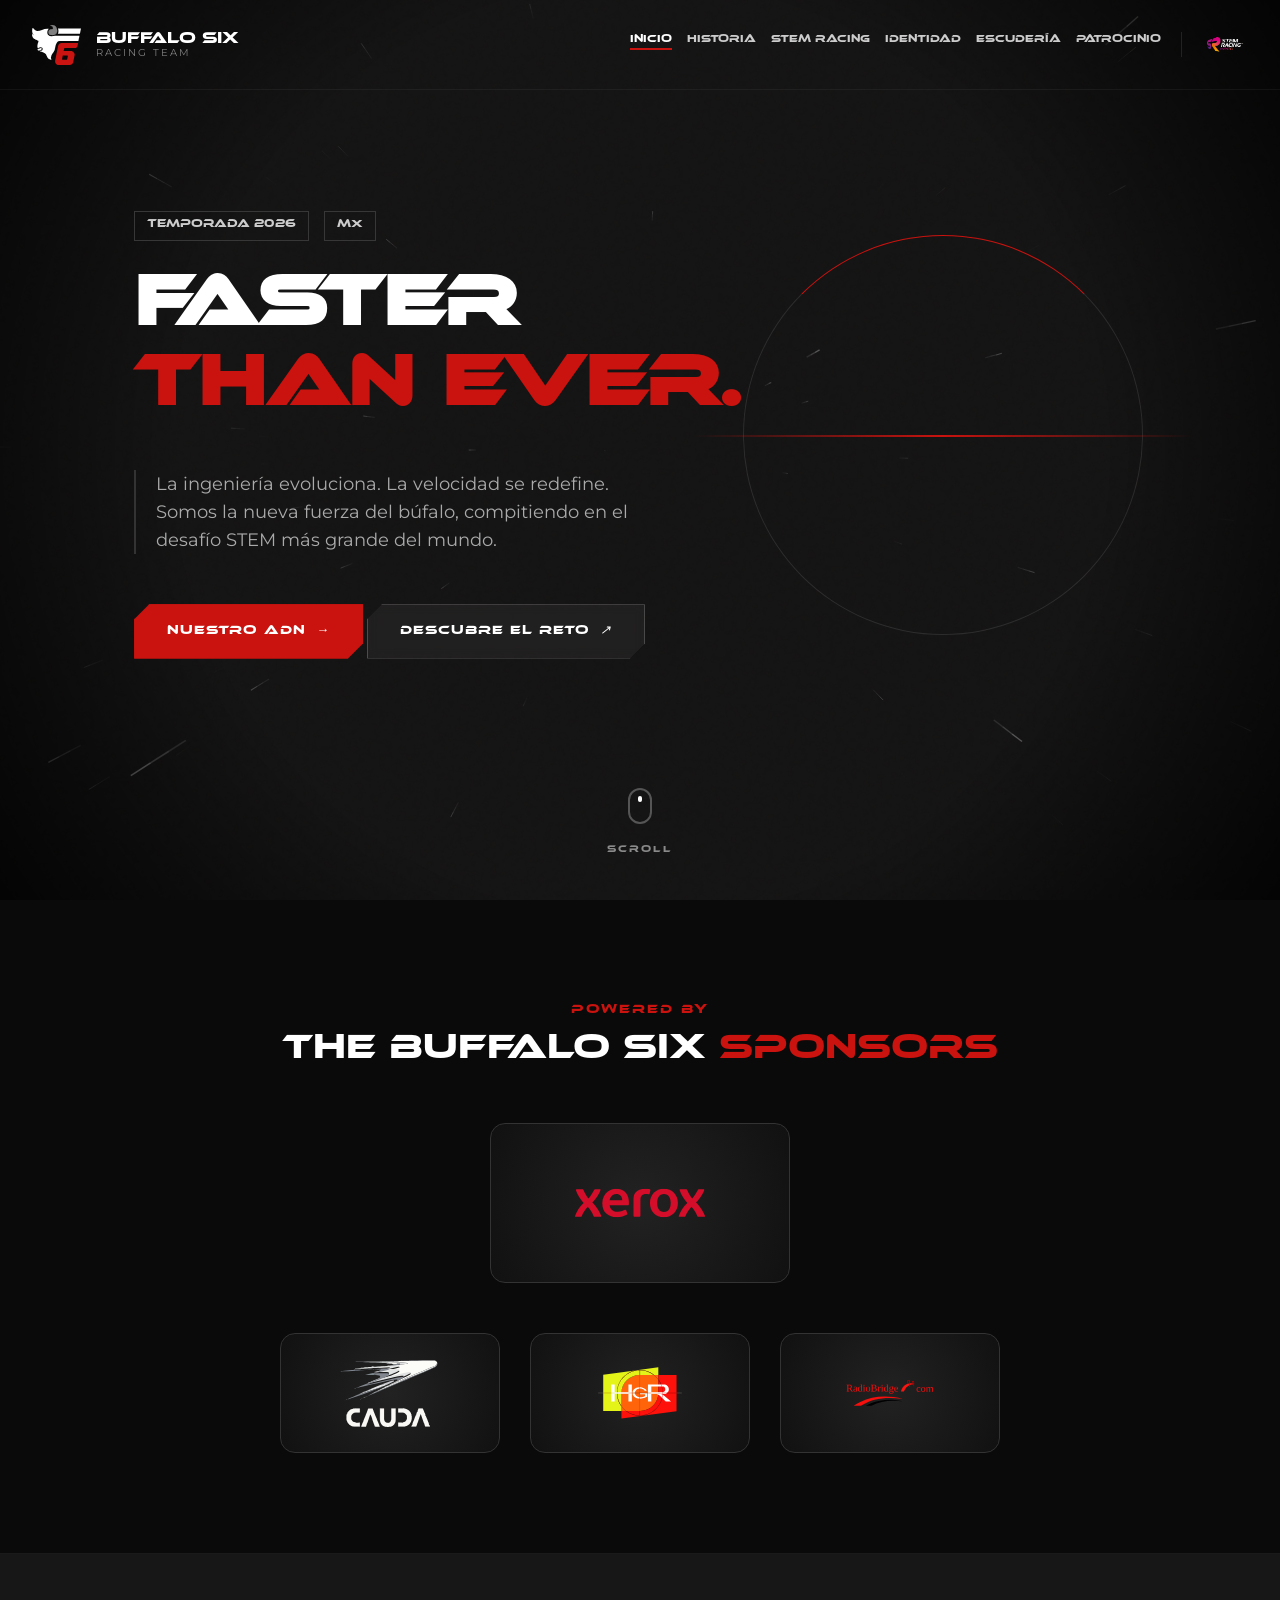
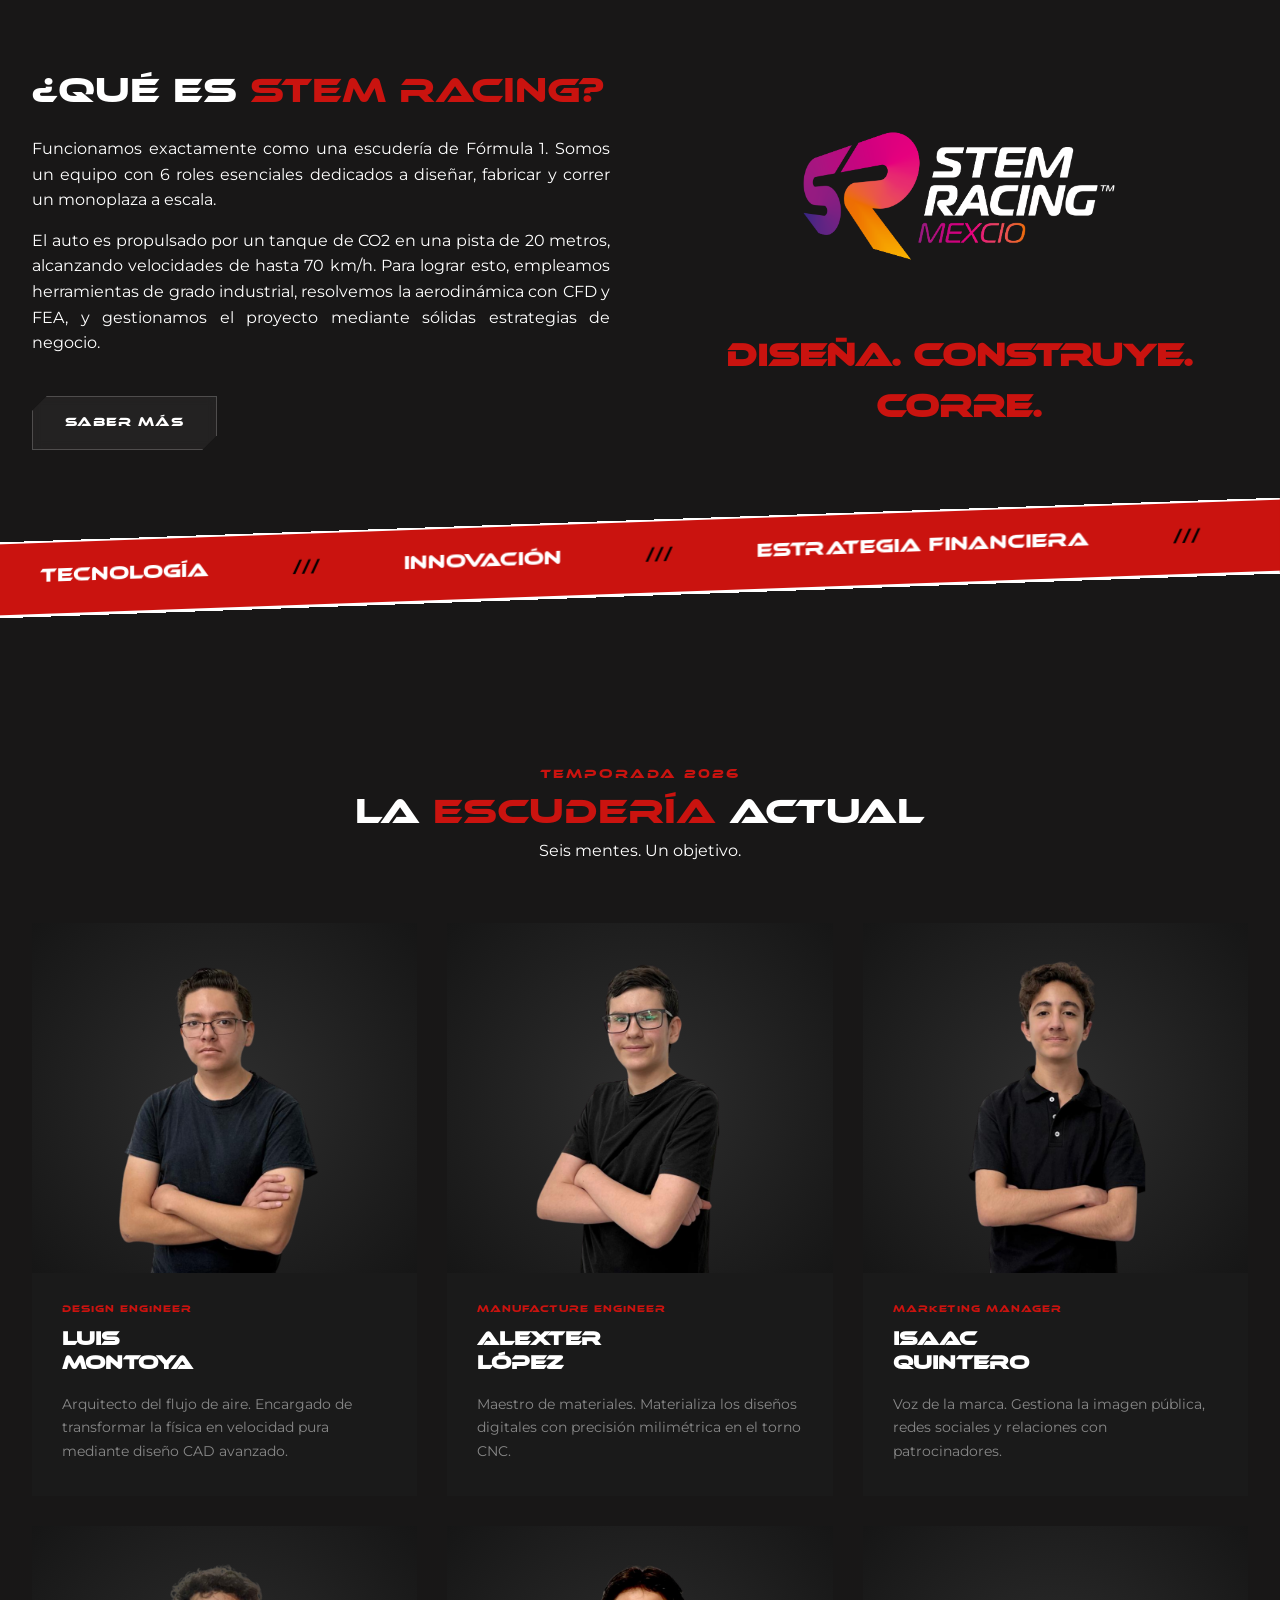
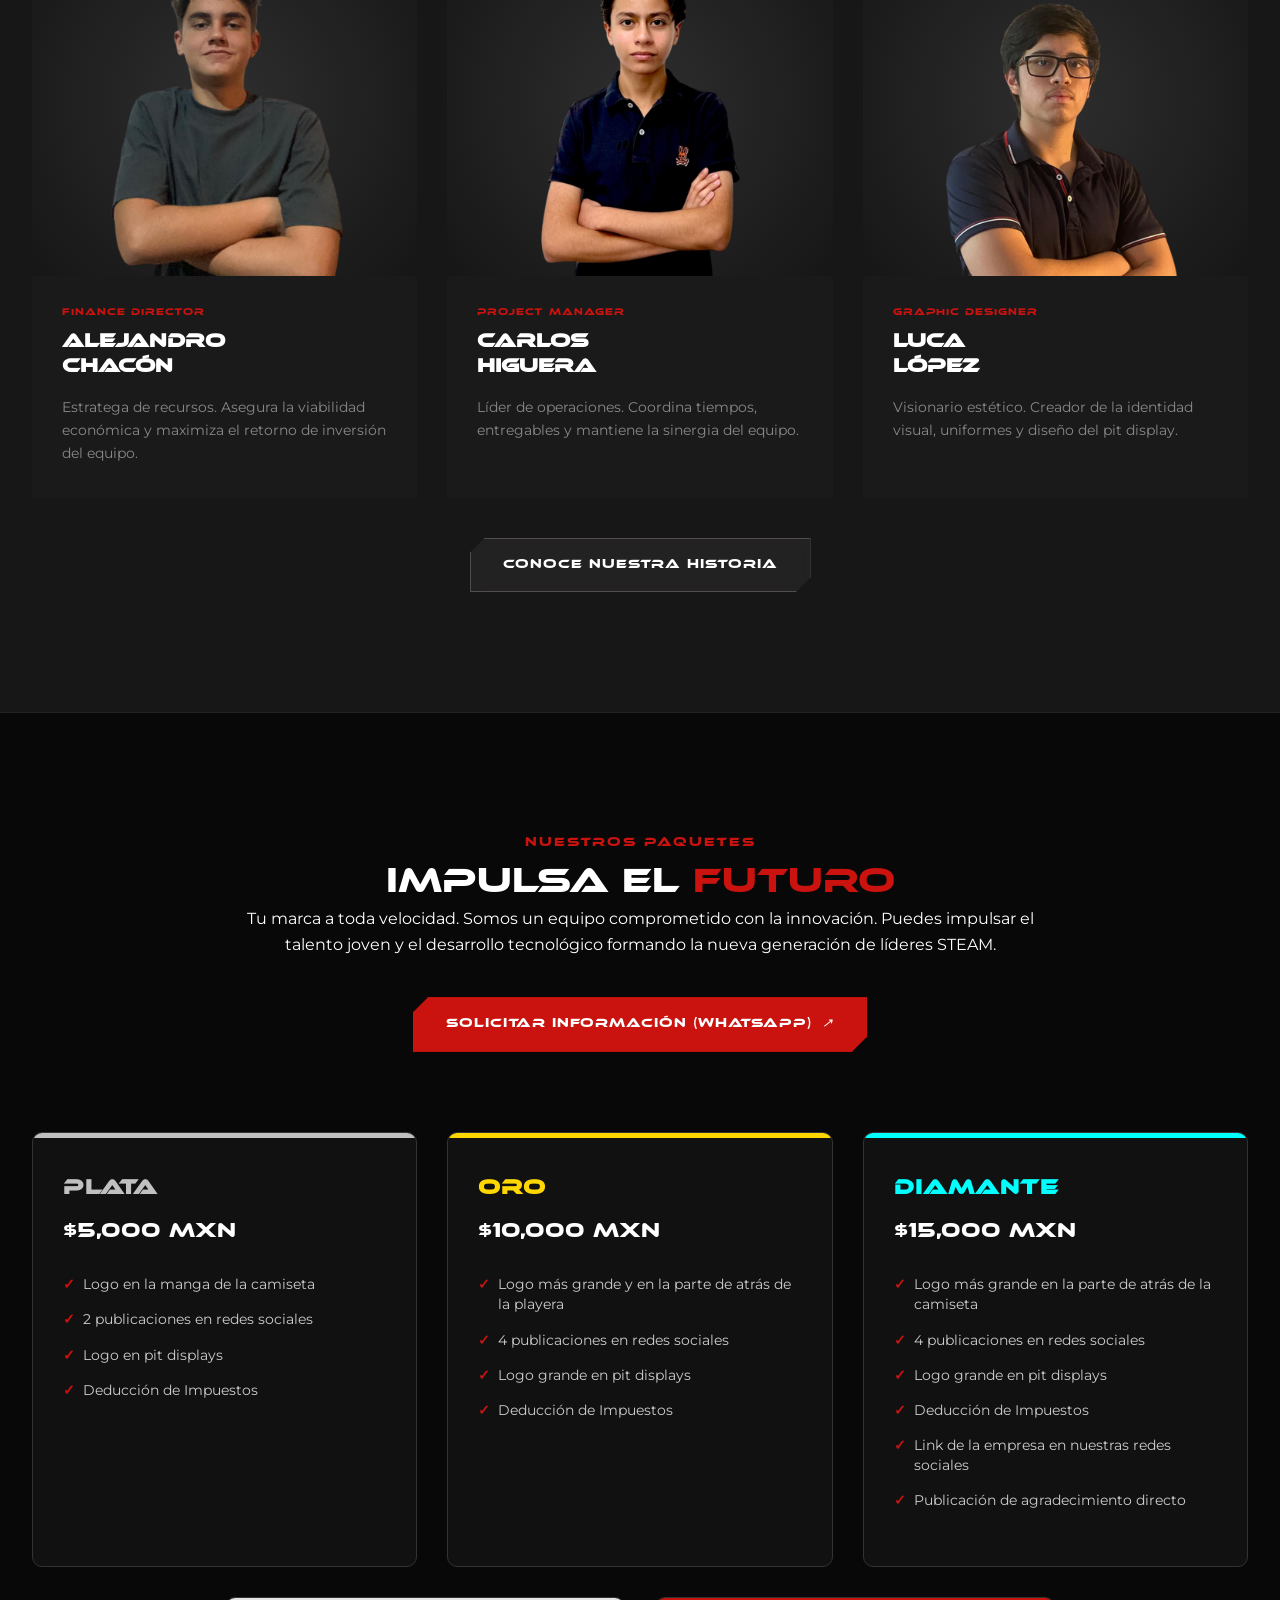
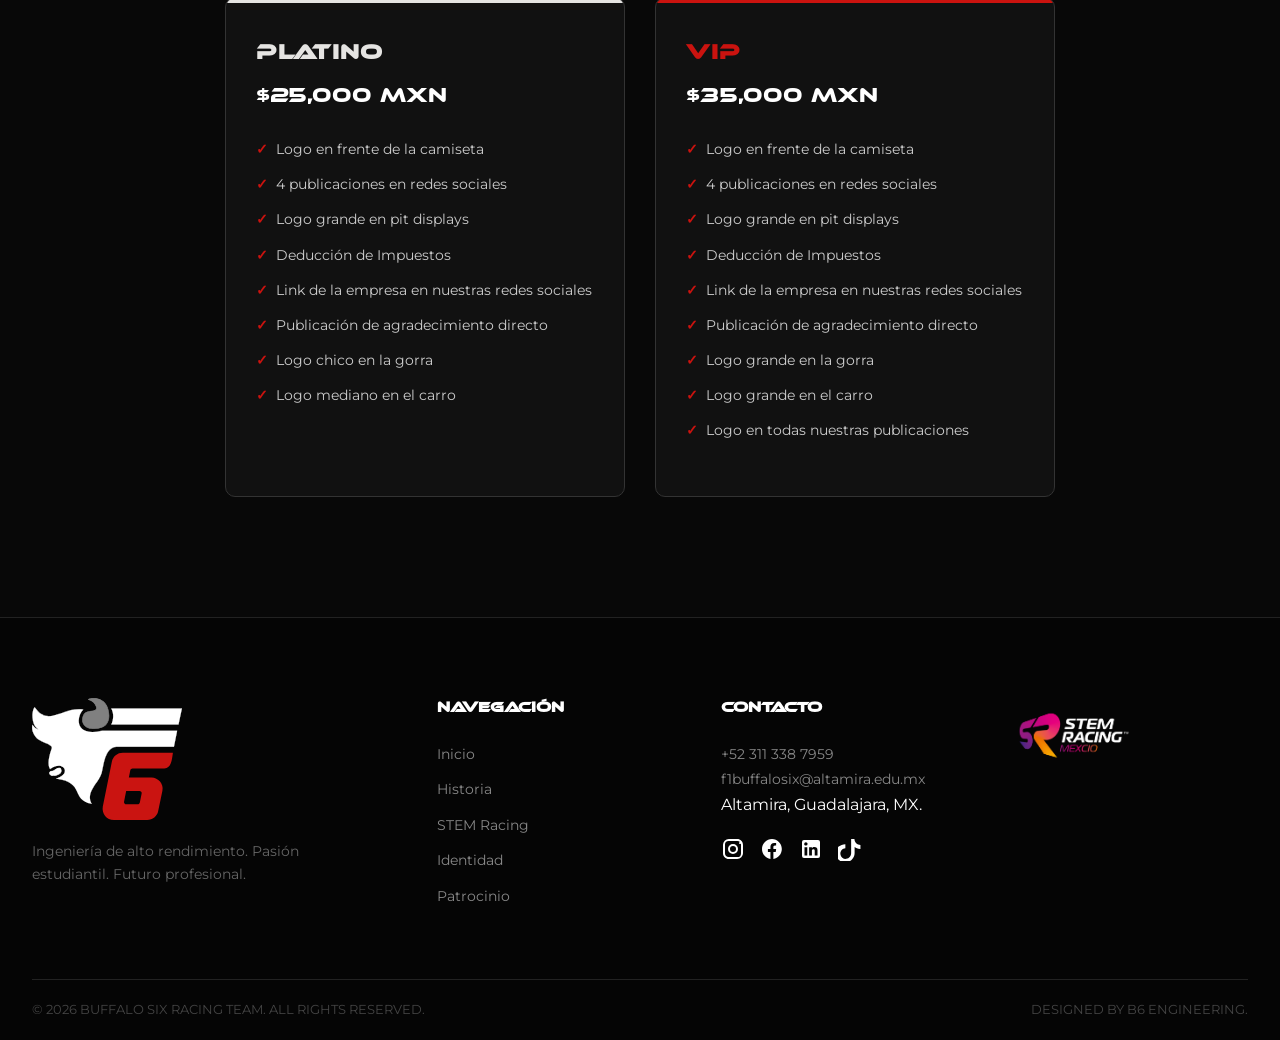
==== commit a6d57733: "Add files via upload" ====
--- a/index.html
+++ b/index.html
@@ -9,30 +9,20 @@
     <meta http-equiv="X-UA-Compatible" content="IE=edge" />
     <meta
       name="description"
-      content="Buffalo Six Racing Team - Temporada 2026. Ingeniería de precisión, velocidad y pasión. F1 in Schools México."
+      content="Buffalo Six Racing Team - Temporada 2026. Ingeniería de precisión, velocidad y pasión."
     />
-    <meta
-      name="keywords"
-      content="F1 in Schools, STEM, Racing, Buffalo Six, Ingeniería, Diseño, Patrocinio, México"
-    />
-    <meta name="author" content="Buffalo Six Engineering Team" />
     <meta name="theme-color" content="#181717" />
-
     <title>Buffalo Six | Season 2026</title>
-
-    <link rel="icon" type="image/svg+xml" href="Logo B6 Blanco Sin Fondo.svg" />
-
+    <link rel="icon" href="ICO.ico" />
     <link rel="preconnect" href="https://fonts.googleapis.com" />
     <link rel="preconnect" href="https://fonts.gstatic.com" crossorigin />
     <link
-      href="https://fonts.googleapis.com/css2?family=Montserrat:wght@200;300;400;500;600;700;800&family=Orbitron:wght@400;500;700;800;900&display=swap"
+      href="https://fonts.googleapis.com/css2?family=Montserrat:wght@200;300;400;500;600;700;800&display=swap"
       rel="stylesheet"
     />
-
     <link rel="stylesheet" href="style.css" />
   </head>
   <body class="loading-state">
-    <!-- Preloader Avanzado -->
     <div id="preloader">
       <div class="loader-container">
         <div class="loader-logo-wrap">
@@ -58,12 +48,10 @@
       </div>
     </div>
 
-    <!-- Fondo Interactivo -->
     <canvas id="warp-canvas"></canvas>
     <div class="noise-overlay"></div>
     <div class="vignette"></div>
 
-    <!-- Navegación -->
     <nav class="navbar" id="navbar">
       <div class="container nav-container">
         <a href="index.html" class="brand-logo">
@@ -80,10 +68,19 @@
 
         <div class="nav-right">
           <ul class="nav-menu">
-            <!-- Textos envueltos en span para el efecto -->
             <li class="nav-item">
               <a href="index.html" class="nav-link active" data-text="INICIO"
                 ><span>INICIO</span></a
+              >
+            </li>
+            <li class="nav-item">
+              <a href="history.html" class="nav-link" data-text="HISTORIA"
+                ><span>HISTORIA</span></a
+              >
+            </li>
+            <li class="nav-item">
+              <a href="stem.html" class="nav-link" data-text="STEM RACING"
+                ><span>STEM RACING</span></a
               >
             </li>
             <li class="nav-item">
@@ -103,6 +100,14 @@
             </li>
           </ul>
 
+          <a
+            href="https://stemracing.mx/"
+            target="_blank"
+            class="nav-stem-logo"
+          >
+            <img src="Full-Colour-Black_RGB-1024x476.png" alt="STEM Racing" />
+          </a>
+
           <div class="hamburger-wrap">
             <div class="hamburger" id="hamburger">
               <span class="line line-1"></span>
@@ -113,18 +118,25 @@
       </div>
     </nav>
 
-    <!-- Menú Móvil -->
     <div class="mobile-menu-overlay" id="mobile-nav">
       <div class="menu-backdrop"></div>
       <div class="mobile-menu-content">
         <nav class="mobile-nav-links">
-          <a href="index.html" class="mobile-link"><span>01.</span> INICIO</a>
+          <a href="index.html" class="mobile-link active"
+            ><span>01.</span> INICIO</a
+          >
+          <a href="history.html" class="mobile-link"
+            ><span>02.</span> HISTORIA</a
+          >
+          <a href="stem.html" class="mobile-link"
+            ><span>03.</span> STEM RACING</a
+          >
           <a href="identity.html" class="mobile-link"
-            ><span>02.</span> IDENTIDAD</a
+            ><span>04.</span> IDENTIDAD</a
           >
-          <a href="#team" class="mobile-link"><span>03.</span> ESCUDERÍA</a>
+          <a href="#team" class="mobile-link"><span>05.</span> ESCUDERÍA</a>
           <a href="#sponsors" class="mobile-link"
-            ><span>04.</span> PATROCINIO</a
+            ><span>06.</span> PATROCINIO</a
           >
         </nav>
         <div class="mobile-menu-footer">
@@ -138,7 +150,6 @@
     </div>
 
     <main id="main-content">
-      <!-- Hero Section -->
       <header id="hero" class="section hero-section">
         <div class="container hero-container">
           <div class="hero-text-content">
@@ -172,13 +183,9 @@
                   >NUESTRO ADN <i class="arrow-right">→</i></span
                 >
               </a>
-              <a
-                href="https://stemracing.mx/"
-                target="_blank"
-                class="btn btn-glass magnetic-btn"
-              >
+              <a href="stem.html" class="btn btn-glass magnetic-btn">
                 <span class="btn-content"
-                  >STEM RACING MX <i class="external-icon">↗</i></span
+                  >DESCUBRE EL RETO <i class="external-icon">↗</i></span
                 >
               </a>
             </div>
@@ -196,7 +203,85 @@
         </div>
       </header>
 
-      <!-- Stats / Introduction -->
+      <section class="section current-sponsors-section">
+        <div class="container center">
+          <span class="section-subtitle" data-reveal="fade-up">POWERED BY</span>
+          <h2 class="section-title" data-reveal="fade-up" data-delay="100">
+            THE BUFFALO SIX <span class="text-red">SPONSORS</span>
+          </h2>
+
+          <div class="sponsors-display">
+            <div
+              class="sponsor-plate main-sponsor"
+              data-reveal="zoom-in"
+              data-delay="200"
+            >
+              <img src="logo_xerox_vectorizado.svg" alt="Xerox" />
+            </div>
+
+            <div
+              class="secondary-sponsors"
+              data-reveal="fade-up"
+              data-delay="300"
+            >
+              <div class="sponsor-plate">
+                <img src="logo_cauda_vectorizado.svg" alt="Cauda" />
+              </div>
+              <div class="sponsor-plate">
+                <img src="logo_hgr_vectorizado.svg" alt="HGR" />
+              </div>
+              <div class="sponsor-plate">
+                <img src="logo_radiobridge_vectorizado.svg" alt="RadioBridge" />
+              </div>
+            </div>
+          </div>
+        </div>
+      </section>
+
+      <section class="section brief-stem-section">
+        <div class="container">
+          <div class="split-layout">
+            <div class="stem-brief-text" data-reveal="fade-right">
+              <h2 class="section-title">
+                ¿QUÉ ES <span class="text-red">STEM RACING?</span>
+              </h2>
+              <p class="text-justify" style="margin-top: 20px">
+                Funcionamos exactamente como una escudería de Fórmula 1. Somos
+                un equipo con 6 roles esenciales dedicados a diseñar, fabricar y
+                correr un monoplaza a escala.
+              </p>
+              <p class="text-justify" style="margin-top: 15px">
+                El auto es propulsado por un tanque de CO2 en una pista de 20
+                metros, alcanzando velocidades de hasta 70 km/h. Para lograr
+                esto, empleamos herramientas de grado industrial, resolvemos la
+                aerodinámica con CFD y FEA, y gestionamos el proyecto mediante
+                sólidas estrategias de negocio.
+              </p>
+              <a href="stem.html" class="btn btn-glass mt-medium magnetic-btn">
+                <span class="btn-content">SABER MÁS</span>
+              </a>
+            </div>
+            <div class="stem-brief-visual center" data-reveal="fade-left">
+              <img
+                src="Full-Colour-Black_RGB-1024x476.png"
+                alt="STEM Racing Mexico"
+                style="width: 100%; max-width: 400px; margin: 0 auto 30px auto"
+              />
+              <h3
+                class="big-glitch"
+                style="
+                  font-family: var(--font-display);
+                  font-size: 2rem;
+                  color: var(--color-red);
+                "
+              >
+                DISEÑA. CONSTRUYE. CORRE.
+              </h3>
+            </div>
+          </div>
+        </div>
+      </section>
+
       <section class="section stats-ticker-section">
         <div class="ticker-wrap">
           <div class="ticker">
@@ -218,14 +303,13 @@
         </div>
       </section>
 
-      <!-- Team Section -->
       <section id="team" class="section team-section">
         <div class="bg-pattern-dots"></div>
         <div class="container">
           <div class="section-header center">
-            <span class="section-subtitle">NUESTRA FUERZA</span>
+            <span class="section-subtitle">TEMPORADA 2026</span>
             <h2 class="section-title">
-              LA <span class="text-red">ESCUDERÍA</span>
+              LA <span class="text-red">ESCUDERÍA</span> ACTUAL
             </h2>
             <p class="section-desc">Seis mentes. Un objetivo.</p>
           </div>
@@ -339,51 +423,15 @@
               </div>
             </article>
           </div>
+
+          <div class="center mt-medium" data-reveal="fade-up">
+            <a href="history.html" class="btn btn-glass magnetic-btn">
+              <span class="btn-content">CONOCE NUESTRA HISTORIA</span>
+            </a>
+          </div>
         </div>
       </section>
 
-      <!-- Roadmap / Timeline -->
-      <section class="section roadmap-section">
-        <div class="container">
-          <h2 class="section-title center mb-large">
-            ROADMAP <span class="text-red">2026</span>
-          </h2>
-          <div class="timeline">
-            <div class="timeline-item" data-reveal="fade-left">
-              <div class="timeline-content">
-                <span class="phase">FASE 1</span>
-                <h3>CONFORMACIÓN</h3>
-                <p>Definición de roles, identidad y planeación estratégica.</p>
-              </div>
-            </div>
-            <div class="timeline-item" data-reveal="fade-right">
-              <div class="timeline-content">
-                <span class="phase">FASE 2</span>
-                <h3>DESARROLLO</h3>
-                <p>Diseño CAD, simulaciones CFD y búsqueda de patrocinios.</p>
-              </div>
-            </div>
-            <div class="timeline-item" data-reveal="fade-left">
-              <div class="timeline-content">
-                <span class="phase">FASE 3</span>
-                <h3>MANUFACTURA</h3>
-                <p>
-                  Mecanizado del auto, pruebas de túnel de viento y ensamble.
-                </p>
-              </div>
-            </div>
-            <div class="timeline-item highlight" data-reveal="fade-right">
-              <div class="timeline-content">
-                <span class="phase">FASE 4</span>
-                <h3>COMPETENCIA</h3>
-                <p>Regional y Nacional. El momento de la verdad en la pista.</p>
-              </div>
-            </div>
-          </div>
-        </div>
-      </section>
-
-      <!-- Sponsorship Section -->
       <section id="sponsors" class="section sponsorship-section">
         <div class="container">
           <div class="sponsor-layout-full">
@@ -411,7 +459,6 @@
             </div>
 
             <div class="packages-grid">
-              <!-- Plata -->
               <div
                 class="package-card package-plata"
                 data-reveal="fade-up"
@@ -427,7 +474,6 @@
                 </ul>
               </div>
 
-              <!-- Oro -->
               <div
                 class="package-card package-oro"
                 data-reveal="fade-up"
@@ -443,7 +489,6 @@
                 </ul>
               </div>
 
-              <!-- Diamante -->
               <div
                 class="package-card package-diamante"
                 data-reveal="fade-up"
@@ -461,7 +506,6 @@
                 </ul>
               </div>
 
-              <!-- Platino -->
               <div
                 class="package-card package-platino"
                 data-reveal="fade-up"
@@ -481,7 +525,6 @@
                 </ul>
               </div>
 
-              <!-- VIP -->
               <div
                 class="package-card package-vip"
                 data-reveal="fade-up"
@@ -506,7 +549,6 @@
         </div>
       </section>
 
-      <!-- Footer -->
       <footer class="footer">
         <div class="container">
           <div class="footer-top">
@@ -522,8 +564,9 @@
               <h4>NAVEGACIÓN</h4>
               <ul>
                 <li><a href="index.html">Inicio</a></li>
+                <li><a href="history.html">Historia</a></li>
+                <li><a href="stem.html">STEM Racing</a></li>
                 <li><a href="identity.html">Identidad</a></li>
-                <li><a href="#team">Equipo</a></li>
                 <li><a href="#sponsors">Patrocinio</a></li>
               </ul>
             </div>
@@ -541,11 +584,7 @@
               >
               <p>Altamira, Guadalajara, MX.</p>
               <div class="social-icons-footer">
-                <a
-                  href="https://instagram.com/f1buffalosix"
-                  target="_blank"
-                  aria-label="Instagram"
-                >
+                <a href="https://instagram.com/f1buffalosix" target="_blank">
                   <svg viewBox="0 0 24 24">
                     <path
                       fill="currentColor"
@@ -556,7 +595,6 @@
                 <a
                   href="https://www.facebook.com/profile.php?id=61553670977396"
                   target="_blank"
-                  aria-label="Facebook"
                 >
                   <svg viewBox="0 0 24 24">
                     <path
@@ -568,7 +606,6 @@
                 <a
                   href="https://www.linkedin.com/in/buffalo-six-racing-team/?originalSubdomain=mx"
                   target="_blank"
-                  aria-label="LinkedIn"
                 >
                   <svg viewBox="0 0 24 24">
                     <path
@@ -577,11 +614,7 @@
                     />
                   </svg>
                 </a>
-                <a
-                  href="https://www.tiktok.com/@f1buffalosix"
-                  target="_blank"
-                  aria-label="TikTok"
-                >
+                <a href="https://www.tiktok.com/@f1buffalosix" target="_blank">
                   <svg viewBox="0 0 24 24">
                     <path
                       fill="currentColor"
--- a/style.css
+++ b/style.css
@@ -1,8 +1,12 @@
-/* ==========================================================================
-   1. CORE VARIABLES & RESET
-   ========================================================================== */
+@font-face {
+    font-family: 'Ethnocentric';
+    src: url('ethnocentric.otf') format('opentype');
+    font-weight: normal;
+    font-style: normal;
+    font-display: swap;
+}
+
 :root {
-    /* Colors */
     --color-black: #181717;
     --color-black-soft: #1e1e1e;
     --color-black-deep: #0a0a0a;
@@ -12,16 +16,10 @@
     --color-gray-light: #CCCCCC;
     --color-gray-mid: #808080;
     --color-gray-dark: #373737;
-    
-    /* Typography */
-    --font-display: 'Orbitron', sans-serif;
+    --font-display: 'Ethnocentric', sans-serif;
     --font-body: 'Montserrat', sans-serif;
-    
-    /* Layout */
     --container-width: 1280px;
     --nav-height: 90px;
-    
-    /* Transitions */
     --ease-out: cubic-bezier(0.215, 0.61, 0.355, 1);
 }
 
@@ -59,9 +57,6 @@
 ul { list-style: none; }
 img { display: block; max-width: 100%; height: auto; }
 
-/* ==========================================================================
-   2. GLOBAL UTILITIES
-   ========================================================================== */
 .container {
     max-width: var(--container-width);
     margin: 0 auto;
@@ -83,7 +78,6 @@
 .mb-large { margin-bottom: 80px; }
 .mt-medium { margin-top: 40px; }
 
-/* Background FX */
 #warp-canvas {
     position: fixed;
     top: 0; left: 0; width: 100%; height: 100%;
@@ -102,10 +96,6 @@
     z-index: 1; pointer-events: none; opacity: 0.8;
 }
 
-/* ==========================================================================
-   3. COMPONENTS (Buttons, Loaders)
-   ========================================================================== */
-/* Preloader */
 #preloader {
     position: fixed; top: 0; left: 0; width: 100%; height: 100%;
     background: var(--color-black); z-index: 9999;
@@ -113,16 +103,15 @@
 }
 .loader-container { width: 300px; text-align: center; }
 .loader-logo { width: 80px; margin: 0 auto 20px; animation: pulse 2s infinite; }
-.loader-status { display: flex; justify-content: space-between; font-family: var(--font-display); font-size: 0.7rem; color: var(--color-gray-mid); margin-bottom: 5px; }
+.loader-status { display: flex; justify-content: space-between; font-family: var(--font-display); font-size: 0.6rem; color: var(--color-gray-mid); margin-bottom: 5px; }
 .loader-bar-bg { width: 100%; height: 2px; background: #333; position: relative; overflow: hidden; }
 .loader-bar-fill { height: 100%; width: 0%; background: var(--color-red); transition: width 0.1s linear; }
 .loader-meta { display: flex; justify-content: space-between; margin-top: 5px; font-family: monospace; font-size: 0.6rem; color: #444; }
 
-/* Buttons */
 .btn {
     display: inline-flex; align-items: center; justify-content: center;
-    padding: 16px 32px; font-family: var(--font-display); font-weight: 700;
-    text-transform: uppercase; font-size: 0.9rem; letter-spacing: 1px;
+    padding: 16px 32px; font-family: var(--font-display);
+    text-transform: uppercase; font-size: 0.8rem; letter-spacing: 1px;
     position: relative; overflow: hidden; cursor: pointer;
     clip-path: polygon(15px 0, 100% 0, 100% calc(100% - 15px), calc(100% - 15px) 100%, 0 100%, 0 15px);
     transition: all 0.3s ease;
@@ -136,17 +125,13 @@
 
 .btn-content { position: relative; z-index: 2; display: flex; align-items: center; gap: 10px; }
 
-/* Titles */
 .section-title {
-    font-family: var(--font-display); font-size: 3rem; font-weight: 900;
-    text-transform: uppercase; line-height: 1; letter-spacing: -1px;
-}
-.section-subtitle { display: block; font-family: var(--font-display); color: var(--color-red); font-size: 0.9rem; margin-bottom: 10px; letter-spacing: 2px; }
+    font-family: var(--font-display); font-size: 2.2rem; font-weight: normal; 
+    text-transform: uppercase; line-height: 1.2;
+}
+.section-subtitle { display: block; font-family: var(--font-display); color: var(--color-red); font-size: 0.8rem; margin-bottom: 10px; letter-spacing: 2px; }
 .title-separator { width: 60px; height: 4px; background: var(--color-red); margin-top: 20px; }
 
-/* ==========================================================================
-   4. NAVIGATION
-   ========================================================================== */
 .navbar {
     position: fixed; top: 0; left: 0; width: 100%; height: var(--nav-height);
     z-index: 1000; transition: all 0.4s var(--ease-out);
@@ -158,14 +143,15 @@
 .brand-logo { display: flex; align-items: center; gap: 15px; }
 .nav-img { height: 40px; }
 .brand-info { display: flex; flex-direction: column; line-height: 1; }
-.brand-name { font-family: var(--font-display); font-weight: 900; font-size: 1.2rem; }
+.brand-name { font-family: var(--font-display); font-size: 1rem; }
 .brand-tag { font-size: 0.6rem; color: var(--color-gray-mid); letter-spacing: 2px; }
 
-.nav-menu { display: flex; gap: 40px; }
+.nav-right { display: flex; align-items: center; }
+.nav-menu { display: flex; gap: 15px; }
 .nav-link {
-    font-family: var(--font-display); font-size: 0.8rem; color: var(--color-gray-light);
+    font-family: var(--font-display); font-size: 0.65rem; color: var(--color-gray-light);
     position: relative; display: inline-block; overflow: hidden;
-    height: 1.2rem; line-height: 1.2rem; /* Fixes overlap bug */
+    height: 1.2rem; line-height: 1.2rem;
 }
 .nav-link::before {
     content: attr(data-text); position: absolute; top: 0; left: 0; width: 100%; height: 100%;
@@ -177,7 +163,13 @@
 
 .nav-link.active { color: var(--color-white); border-bottom: 2px solid var(--color-red); }
 
-/* Hamburger Menu fix for Desktop */
+.nav-stem-logo { 
+    display: flex; align-items: center; 
+    margin-left: 20px; border-left: 1px solid rgba(255,255,255,0.1); padding-left: 20px; 
+}
+.nav-stem-logo img { height: 25px; transition: transform 0.3s ease; }
+.nav-stem-logo:hover img { transform: scale(1.05); }
+
 .hamburger-wrap { display: none; }
 .hamburger { width: 30px; height: 20px; position: relative; cursor: pointer; z-index: 1002; }
 .line { position: absolute; width: 100%; height: 2px; background: #fff; transition: 0.4s; }
@@ -185,7 +177,6 @@
 .hamburger.active .line-1 { transform: rotate(45deg); top: 9px; }
 .hamburger.active .line-2 { transform: rotate(-45deg); bottom: 9px; }
 
-/* Mobile Menu */
 .mobile-menu-overlay {
     position: fixed; top: 0; left: 0; width: 100%; height: 100vh;
     z-index: 1001; pointer-events: none;
@@ -205,13 +196,10 @@
 .mobile-menu-overlay.active .mobile-menu-content { transform: translateX(0); }
 
 .mobile-nav-links { display: flex; flex-direction: column; gap: 20px; }
-.mobile-link { font-family: var(--font-display); font-size: 2rem; font-weight: 700; color: #555; transition: 0.3s; }
-.mobile-link span { font-size: 1rem; color: var(--color-red); margin-right: 10px; }
+.mobile-link { font-family: var(--font-display); font-size: 1.2rem; color: #555; transition: 0.3s; }
+.mobile-link span { font-size: 0.8rem; color: var(--color-red); margin-right: 10px; }
 .mobile-link:hover, .mobile-link.active { color: #fff; padding-left: 10px; }
 
-/* ==========================================================================
-   5. HERO SECTION
-   ========================================================================== */
 .hero-section {
     height: 100vh; display: flex; align-items: center; justify-content: center;
     padding-top: var(--nav-height);
@@ -220,10 +208,10 @@
 
 .hero-meta { margin-bottom: 30px; display: flex; gap: 15px; }
 .season-badge, .location-badge {
-    border: 1px solid var(--color-gray-dark); padding: 5px 12px; font-family: var(--font-display); font-size: 0.8rem; color: var(--color-gray-light);
-}
-
-.hero-title { font-size: 6rem; font-weight: 900; line-height: 0.9; margin-bottom: 40px; font-family: var(--font-display); }
+    border: 1px solid var(--color-gray-dark); padding: 5px 12px; font-family: var(--font-display); font-size: 0.7rem; color: var(--color-gray-light);
+}
+
+.hero-title { font-size: 4.5rem; line-height: 1.1; margin-bottom: 40px; font-family: var(--font-display); }
 .hero-title .text-red { -webkit-text-fill-color: var(--color-red); }
 .hero-description { font-size: 1.1rem; color: #aaa; max-width: 500px; margin-bottom: 50px; border-left: 2px solid #333; padding-left: 20px; }
 
@@ -245,23 +233,40 @@
     position: absolute; top: 6px; left: 50%; transform: translateX(-50%);
     animation: scrollMouse 2s infinite;
 }
-.scroll-txt { font-family: var(--font-display); font-size: 0.7rem; letter-spacing: 2px; opacity: 0.5; }
-
-/* Stats Ticker */
+.scroll-txt { font-family: var(--font-display); font-size: 0.6rem; letter-spacing: 2px; opacity: 0.5; }
+
+.current-sponsors-section { background: #0a0a0a; padding: 100px 0; border-bottom: 1px solid #1a1a1a; }
+.sponsors-display { display: flex; flex-direction: column; align-items: center; gap: 50px; margin-top: 50px; }
+
+.sponsor-plate {
+    background: radial-gradient(circle at center, #222 0%, #111 100%);
+    border: 1px solid #333;
+    border-radius: 15px;
+    display: flex;
+    align-items: center;
+    justify-content: center;
+    padding: 20px;
+    transition: transform 0.3s ease;
+}
+.sponsor-plate:hover { transform: translateY(-5px); border-color: var(--color-red); }
+
+.main-sponsor.sponsor-plate { height: 160px; width: 300px; }
+.main-sponsor img { height: 130px; width: auto; max-width: 100%; object-fit: contain; }
+
+.secondary-sponsors { display: flex; gap: 30px; flex-wrap: wrap; justify-content: center; align-items: center; }
+.secondary-sponsors .sponsor-plate { height: 120px; width: 220px; }
+.secondary-sponsors img { height: 100px; width: auto; max-width: 100%; object-fit: contain; }
+
 .stats-ticker-section { padding: 20px 0; background: var(--color-red); transform: skewY(-2deg); margin: -50px 0 50px; border-top: 2px solid #fff; border-bottom: 2px solid #fff; z-index: 5; }
 .ticker-wrap { overflow: hidden; white-space: nowrap; }
 .ticker { display: inline-block; animation: marquee 20s linear infinite; }
-.ticker-item { display: inline-block; padding: 0 40px; font-family: var(--font-display); font-weight: 900; font-size: 1.5rem; text-transform: uppercase; }
+.ticker-item { display: inline-block; padding: 0 40px; font-family: var(--font-display); font-size: 1.2rem; }
 .ticker-item.separator { color: #000; }
 
-/* ==========================================================================
-   6. TEAM SECTION
-   ========================================================================== */
 .team-grid { display: grid; grid-template-columns: repeat(3, 1fr); gap: 30px; margin-top: 60px; }
 .member-card { background: #1a1a1a; transition: transform 0.4s ease; cursor: pointer; }
 .member-card:hover { transform: translateY(-10px); }
 
-/* Ajuste de Fotos del Equipo - Sin Overlay Oscuro y con fondo gris brillante */
 .member-visual { 
     height: 350px; 
     background: radial-gradient(circle at center, #2e2e2e 0%, #161616 100%); 
@@ -283,11 +288,10 @@
 
 .member-content { padding: 30px; border-bottom: 3px solid transparent; transition: 0.3s; background: #1a1a1a; position: relative; z-index: 3;}
 .member-card:hover .member-content { border-bottom-color: var(--color-red); }
-.member-role { font-family: var(--font-display); color: var(--color-red); font-size: 0.7rem; letter-spacing: 1px; display: block; margin-bottom: 10px; }
-.member-name { font-family: var(--font-display); font-size: 1.5rem; line-height: 1.1; margin-bottom: 15px; }
+.member-role { font-family: var(--font-display); color: var(--color-red); font-size: 0.6rem; letter-spacing: 1px; display: block; margin-bottom: 10px; }
+.member-name { font-family: var(--font-display); font-size: 1.2rem; line-height: 1.3; margin-bottom: 15px; }
 .member-bio { font-size: 0.9rem; color: #888; }
 
-/* Timeline */
 .timeline { position: relative; max-width: 800px; margin: 0 auto; }
 .timeline::before { content: ''; position: absolute; top: 0; left: 50%; width: 2px; height: 100%; background: #333; transform: translateX(-50%); }
 .timeline-item { width: 50%; padding: 0 40px; margin-bottom: 50px; position: relative; }
@@ -296,16 +300,12 @@
 .timeline-item::after { content: ''; width: 16px; height: 16px; background: #111; border: 2px solid var(--color-red); border-radius: 50%; position: absolute; top: 0; }
 .timeline-item:nth-child(odd)::after { right: -10px; }
 .timeline-item:nth-child(even)::after { left: -10px; }
-.phase { font-family: var(--font-display); color: var(--color-red); font-size: 0.8rem; margin-bottom: 5px; display: block; }
-.timeline-content h3 { font-family: var(--font-display); font-size: 1.2rem; margin-bottom: 10px; }
+.phase { font-family: var(--font-display); color: var(--color-red); font-size: 0.7rem; margin-bottom: 5px; display: block; }
+.timeline-content h3 { font-family: var(--font-display); font-size: 1rem; margin-bottom: 10px; }
 .timeline-content p { font-size: 0.9rem; color: #aaa; }
 
-/* ==========================================================================
-   7. SPONSORSHIP SECTION (Paquetes Flexbox Alineados)
-   ========================================================================== */
 .sponsorship-section { background: #080808; border-top: 1px solid #222; }
 
-/* Estructura Flexbox para que se centren los de la fila de abajo */
 .packages-grid {
     display: flex;
     flex-wrap: wrap;
@@ -322,13 +322,12 @@
     transition: transform 0.3s, border-color 0.3s;
     position: relative;
     overflow: hidden;
-    flex: 1 1 calc(33.333% - 30px); /* Toman 1/3 del espacio */
+    flex: 1 1 calc(33.333% - 30px);
     min-width: 320px;
-    max-width: 400px; /* Evita que los dos de abajo se estiren demasiado */
+    max-width: 400px; 
 }
 .package-card:hover { transform: translateY(-10px); }
 
-/* Borde superior de color por paquete */
 .package-card::before { content: ''; position: absolute; top: 0; left: 0; width: 100%; height: 5px; }
 .package-plata::before { background: #C0C0C0; }
 .package-oro::before { background: #FFD700; }
@@ -336,59 +335,50 @@
 .package-platino::before { background: #E5E4E2; }
 .package-vip::before { background: var(--color-red); }
 
-/* Nombres de los paquetes */
-.package-card h3 { font-family: var(--font-display); font-size: 1.5rem; margin-bottom: 10px; text-transform: uppercase; letter-spacing: 1px;}
+.package-card h3 { font-family: var(--font-display); font-size: 1.3rem; margin-bottom: 10px; letter-spacing: 1px;}
 .package-plata h3 { color: #C0C0C0; }
 .package-oro h3 { color: #FFD700; }
 .package-diamante h3 { color: #00FFFF; }
 .package-platino h3 { color: #E5E4E2; }
 .package-vip h3 { color: var(--color-red); }
 
-/* Precio */
-.package-price { font-family: var(--font-display); font-size: 1.6rem; font-weight: 900; margin-bottom: 25px; color: #fff; }
-
-/* Lista de beneficios */
+.package-price { font-family: var(--font-display); font-size: 1.3rem; margin-bottom: 25px; color: #fff; }
+
 .package-card ul { list-style: none; margin: 0; padding: 0; }
 .package-card li { font-size: 0.9rem; color: #ccc; margin-bottom: 15px; padding-left: 20px; position: relative; line-height: 1.4; }
 .package-card li::before { content: '✓'; position: absolute; left: 0; color: var(--color-red); font-weight: bold; }
 
-/* ==========================================================================
-   8. IDENTITY PAGE STYLES
-   ========================================================================== */
-.subpage-header { padding-top: 150px; text-align: center; background: radial-gradient(circle at center, #1a1a1a 0%, #000 100%); }
-.page-tag { display: inline-block; border: 1px solid var(--color-red); color: var(--color-red); padding: 5px 15px; font-family: var(--font-display); font-size: 0.8rem; margin-bottom: 20px; }
-.page-title { font-size: 5rem; margin-bottom: 20px; position: relative; }
-.page-lead { font-size: 1.2rem; color: #ccc; max-width: 700px; margin: 0 auto; }
+.subpage-header { padding: 160px 0 100px; text-align: center; background: radial-gradient(circle at center, #1a1a1a 0%, #000 100%); }
+.header-content { display: flex; flex-direction: column; align-items: center; gap: 20px; }
+.page-tag { display: inline-block; border: 1px solid var(--color-red); color: var(--color-red); padding: 5px 15px; font-family: var(--font-display); font-size: 0.7rem; }
+.page-title { font-size: 3rem; line-height: 1.1; margin-bottom: 0; }
+.page-lead { font-size: 1.1rem; color: #ccc; max-width: 700px; margin: 0 auto; }
 
 .story-layout { display: grid; grid-template-columns: 1fr 1fr; gap: 80px; align-items: center; }
-.brand-quote { font-family: var(--font-display); font-size: 2rem; color: #fff; margin-top: 30px; border-left: 4px solid var(--color-red); padding-left: 20px; }
-
-/* Brand Showcase en lugar de Logo Evolution (Legacy Removido) */
+.brand-quote { font-family: var(--font-display); font-size: 1.5rem; color: #fff; margin-top: 30px; border-left: 4px solid var(--color-red); padding-left: 20px; }
+
 .brand-showcase { position: relative; display: flex; align-items: center; justify-content: center; height: 350px; }
 .glow-circle { position: absolute; width: 250px; height: 250px; background: var(--color-red); border-radius: 50%; filter: blur(80px); opacity: 0.3; animation: pulse 4s infinite; }
 .hero-logo-large { position: relative; z-index: 2; max-height: 220px; transition: 0.4s; }
 .brand-showcase:hover .hero-logo-large { transform: scale(1.05); }
 
-/* Construction SVG */
 .construction-display { background: #0f0f0f; border: 1px solid #333; padding: 20px; }
 .construction-svg { width: 100%; height: auto; }
 
-/* Color Grid */
 .color-grid-expanded { display: grid; grid-template-columns: repeat(4, 1fr); gap: 20px; margin-top: 50px; }
 .swatch { height: 120px; position: relative; display: flex; align-items: flex-end; padding: 10px; }
 .hex { background: rgba(0,0,0,0.7); color: #fff; padding: 2px 5px; font-size: 0.7rem; font-family: monospace; }
 .color-desc { padding: 15px; background: #111; border: 1px solid #222; border-top: none; }
-.color-desc h3 { font-family: var(--font-display); font-size: 0.9rem; margin-bottom: 5px; }
+.color-desc h3 { font-family: var(--font-display); font-size: 0.8rem; margin-bottom: 5px; }
 .cmyk-values { font-size: 0.7rem; color: #666; margin-top: 10px; font-family: monospace; }
 
-/* Typography */
 .split-layout { display: grid; grid-template-columns: 1fr 1fr; gap: 60px; align-items: center; }
 .typo-visual { background: #fff; color: #000; padding: 40px; text-align: center; border-radius: 4px; }
-.font-preview { font-family: var(--font-display); font-size: 6rem; line-height: 1; font-weight: 900; }
-.alphabet-grid { display: flex; flex-wrap: wrap; gap: 10px; margin-top: 30px; font-family: var(--font-display); font-size: 1.2rem; color: #555; }
-.alphabet-grid .highlight { color: var(--color-red); font-weight: 900; }
-
-/* Assets Grid */
+.font-preview { font-family: var(--font-display); font-size: 4rem; line-height: 1.2; }
+.font-name { font-family: var(--font-display); font-size: 1.2rem; margin-top: 10px; }
+.alphabet-grid { display: flex; flex-wrap: wrap; gap: 10px; margin-top: 30px; font-family: var(--font-display); font-size: 1rem; color: #555; }
+.alphabet-grid .highlight { color: var(--color-red); }
+
 .assets-grid { display: grid; grid-template-columns: repeat(3, 1fr); gap: 30px; margin-top: 50px; }
 .asset-card { text-align: center; }
 .asset-preview { height: 150px; background: #111; border: 1px solid #333; margin-bottom: 15px; display: flex; align-items: center; justify-content: center; }
@@ -397,30 +387,38 @@
 .arrow-shape { width: 20px; height: 30px; background: var(--color-red); clip-path: polygon(0 20%, 60% 20%, 60% 0, 100% 50%, 60% 100%, 60% 80%, 0 80%); }
 .logo-preview img { height: 60px; }
 
-/* ==========================================================================
-   9. FOOTER & ANIMATIONS
-   ========================================================================== */
 .footer { background: #050505; border-top: 1px solid #222; padding: 80px 0 20px; }
 .footer-top { display: grid; grid-template-columns: 1.5fr 1fr 1fr 1fr; gap: 40px; margin-bottom: 60px; }
 .footer-brand img { width: 150px; margin-bottom: 20px; }
 .footer-brand p { color: #666; font-size: 0.9rem; max-width: 300px; }
-.footer h4 { font-family: var(--font-display); font-size: 1rem; color: #fff; margin-bottom: 20px; }
+.footer h4 { font-family: var(--font-display); font-size: 0.9rem; color: #fff; margin-bottom: 20px; }
 .footer ul li { margin-bottom: 10px; }
 .footer a { color: #888; font-size: 0.9rem; }
 .footer a:hover { color: var(--color-red); }
 .social-icons-footer { display: flex; gap: 15px; margin-top: 20px; }
 .social-icons-footer a { width: 24px; height: 24px; display: block; color: #fff; }
-.stem-logo { width: 120px; opacity: 0.7; transition: 0.3s; }
-.stem-logo:hover { opacity: 1; }
+
+.stem-logo { 
+    width: 140px;
+    transition: transform 0.3s; 
+}
+.stem-logo:hover { transform: scale(1.05); }
+
 .footer-bottom { border-top: 1px solid #222; padding-top: 20px; display: flex; justify-content: space-between; font-size: 0.8rem; color: #444; }
 
-/* Keyframes */
+.big-glitch {
+    display: inline-block;
+    transition: transform 0.4s cubic-bezier(0.25, 1, 0.5, 1);
+}
+.big-glitch:hover {
+    transform: scale(1.03);
+}
+
 @keyframes spin { 100% { transform: rotate(360deg); } }
 @keyframes scrollMouse { 0% { top: 6px; opacity: 1; } 100% { top: 20px; opacity: 0; } }
 @keyframes marquee { 0% { transform: translateX(0); } 100% { transform: translateX(-50%); } }
 @keyframes pulse { 0% { transform: scale(1); opacity: 1; } 50% { transform: scale(1.05); opacity: 0.7; } 100% { transform: scale(1); opacity: 1; } }
 
-/* Media Queries */
 @media (max-width: 1024px) {
     .hero-container { grid-template-columns: 1fr; text-align: center; }
     .hero-visual-abstract { display: none; }
@@ -429,11 +427,12 @@
     .story-layout, .split-layout { grid-template-columns: 1fr; }
     .packages-grid { flex-direction: column; align-items: center; }
     .package-card { max-width: 100%; width: 100%; }
+    .nav-stem-logo { display: none; }
 }
 @media (max-width: 768px) {
     .nav-menu { display: none; } 
     .hamburger-wrap { display: block; }
-    .hero-title { font-size: 3.5rem; }
+    .hero-title { font-size: 2.8rem; }
     .footer-top { grid-template-columns: 1fr; text-align: center; }
     .social-icons-footer { justify-content: center; }
     .team-grid, .color-grid-expanded, .assets-grid { grid-template-columns: 1fr; }
@@ -441,10 +440,7 @@
     .timeline-item { width: 100%; padding-left: 60px; padding-right: 0; text-align: left !important; }
     .timeline-item:nth-child(even), .timeline-item:nth-child(odd) { left: 0; }
     .timeline-item::after { left: 11px !important; }
-}
-
-/* Animations Reveal */
-[data-reveal] { opacity: 0; transition: 1s cubic-bezier(0.2, 0.8, 0.2, 1); }
-[data-reveal="fade-up"] { transform: translateY(50px); }[data-reveal="fade-down"] { transform: translateY(-50px); }[data-reveal="fade-right"] { transform: translateX(-50px); }[data-reveal="fade-left"] { transform: translateX(50px); }
-[data-reveal="zoom-in"] { transform: scale(0.9); }
+    .secondary-sponsors { flex-direction: column; gap: 20px; }
+}
+[data-reveal] { opacity: 0; transition: 1s cubic-bezier(0.2, 0.8, 0.2, 1); }[data-reveal="fade-up"] { transform: translateY(50px); }[data-reveal="fade-down"] { transform: translateY(-50px); }[data-reveal="fade-right"] { transform: translateX(-50px); }[data-reveal="fade-left"] { transform: translateX(50px); }[data-reveal="zoom-in"] { transform: scale(0.9); }
 .reveal-active { opacity: 1; transform: translate(0) scale(1); }
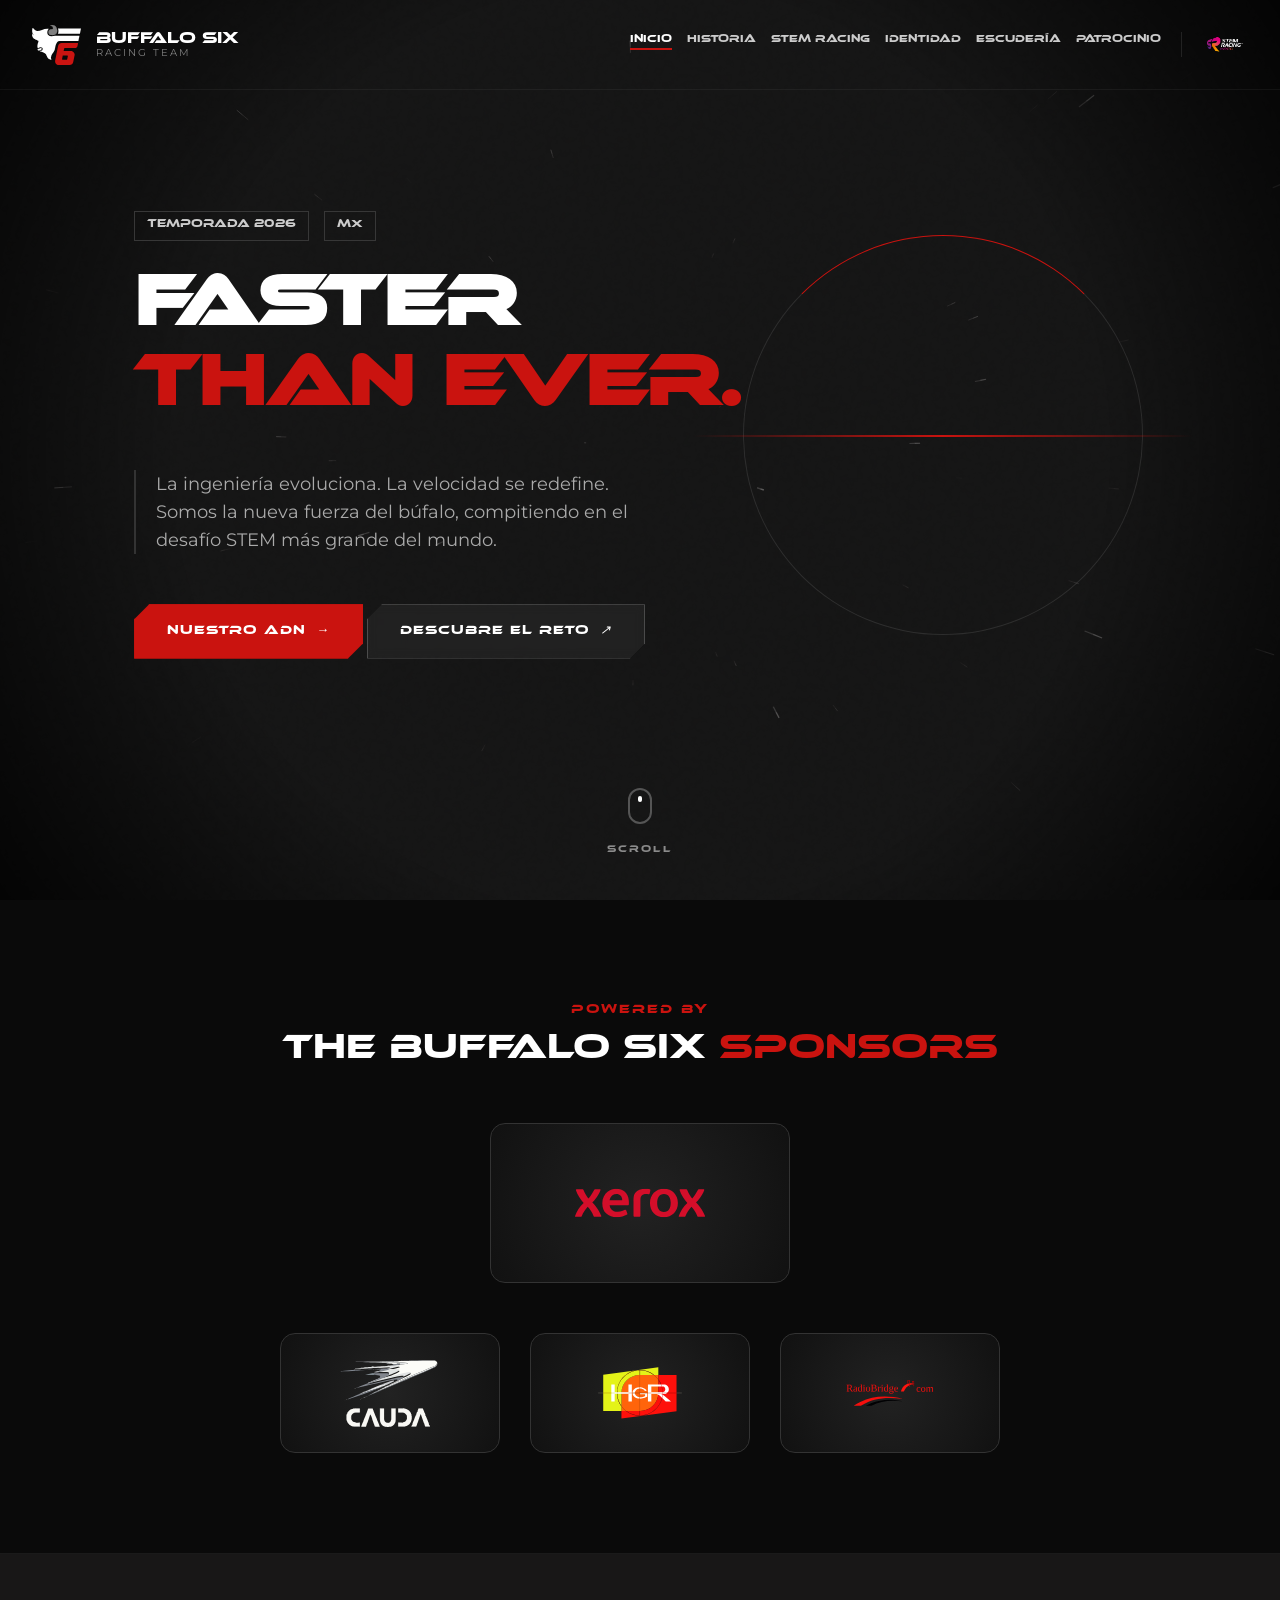
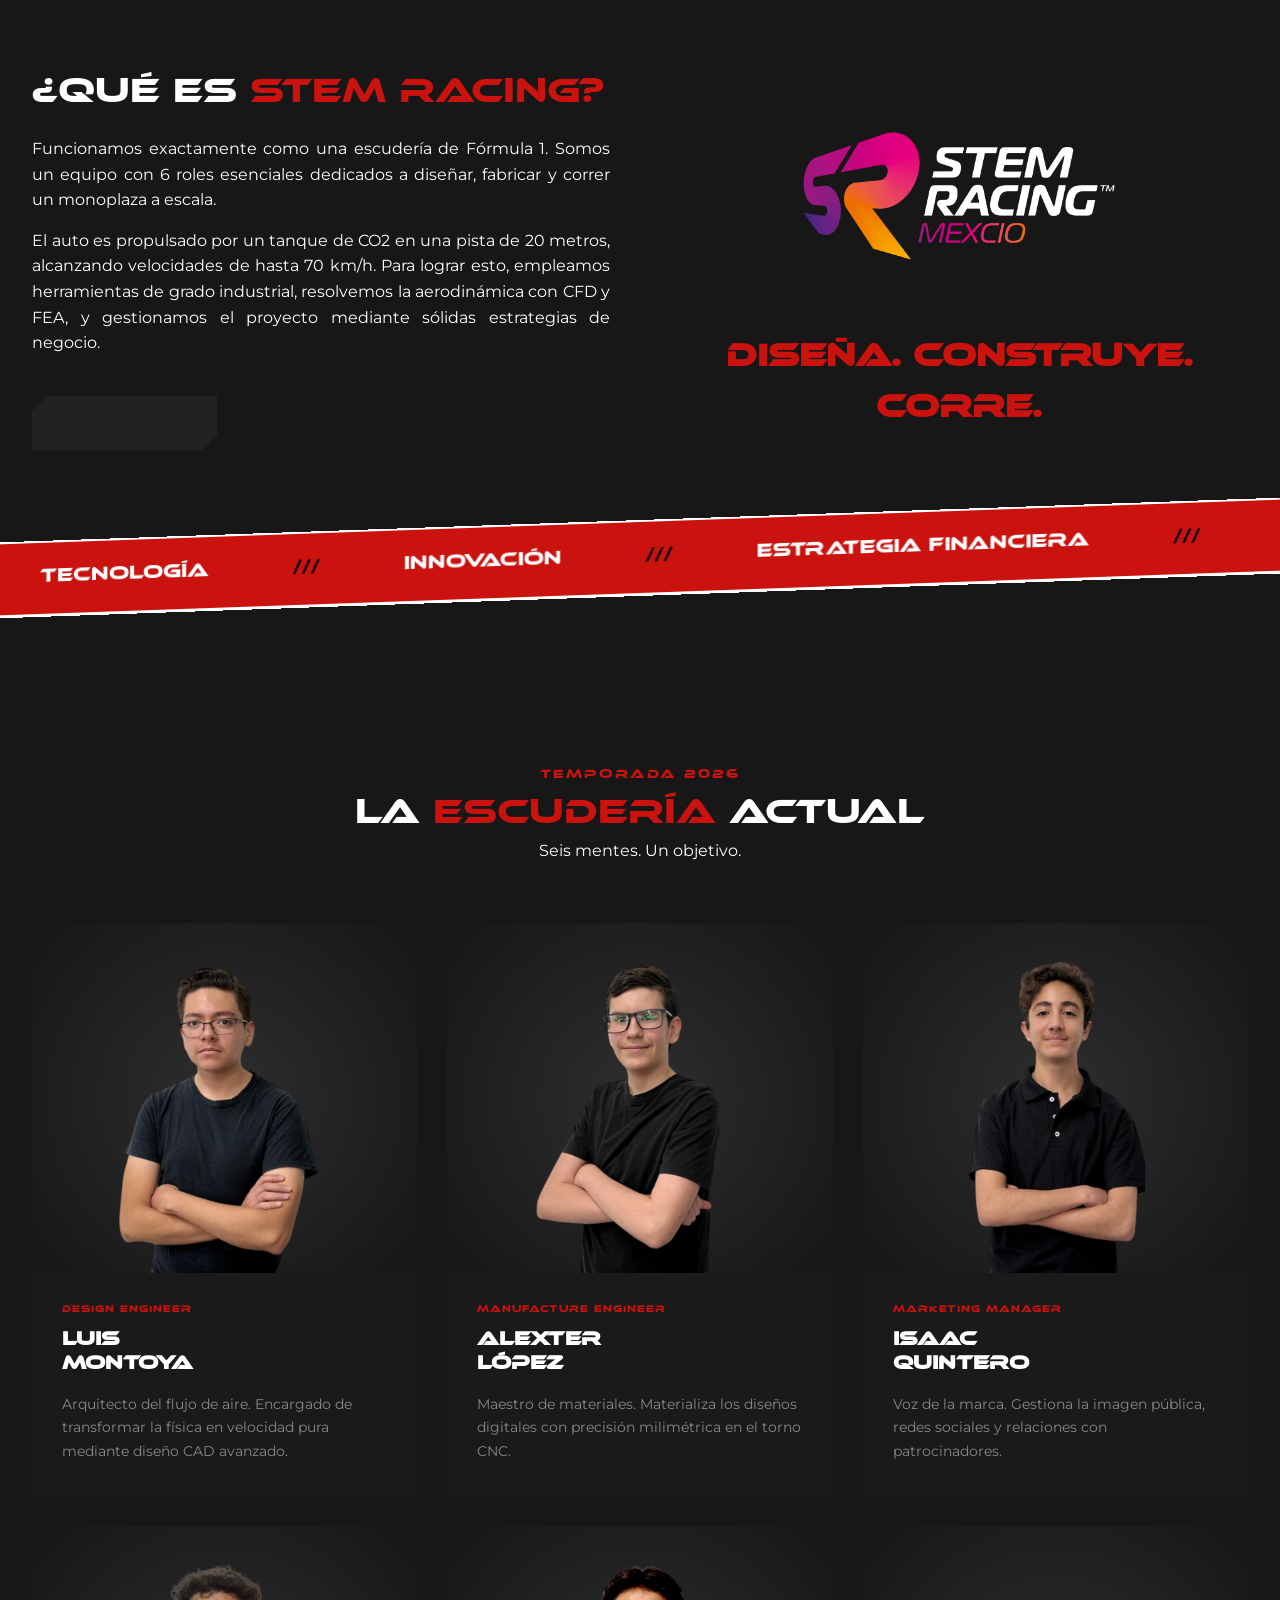
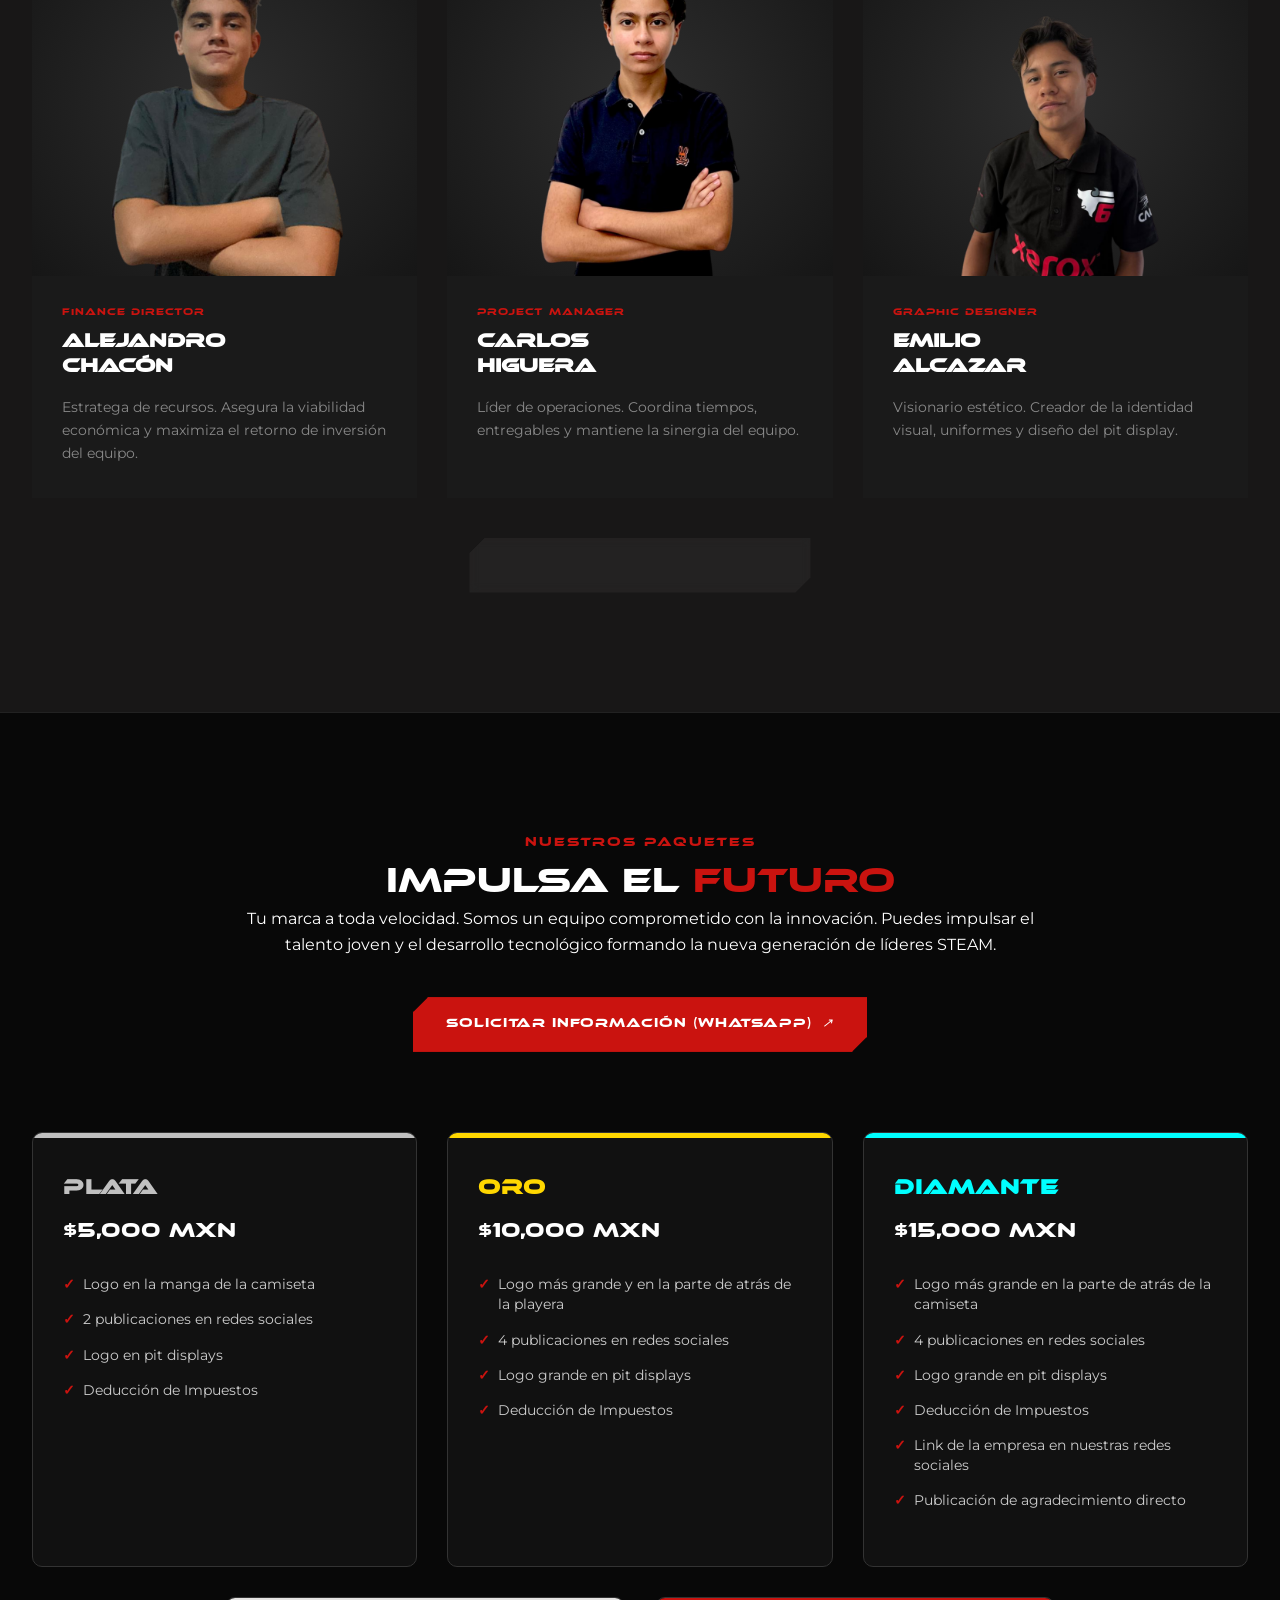
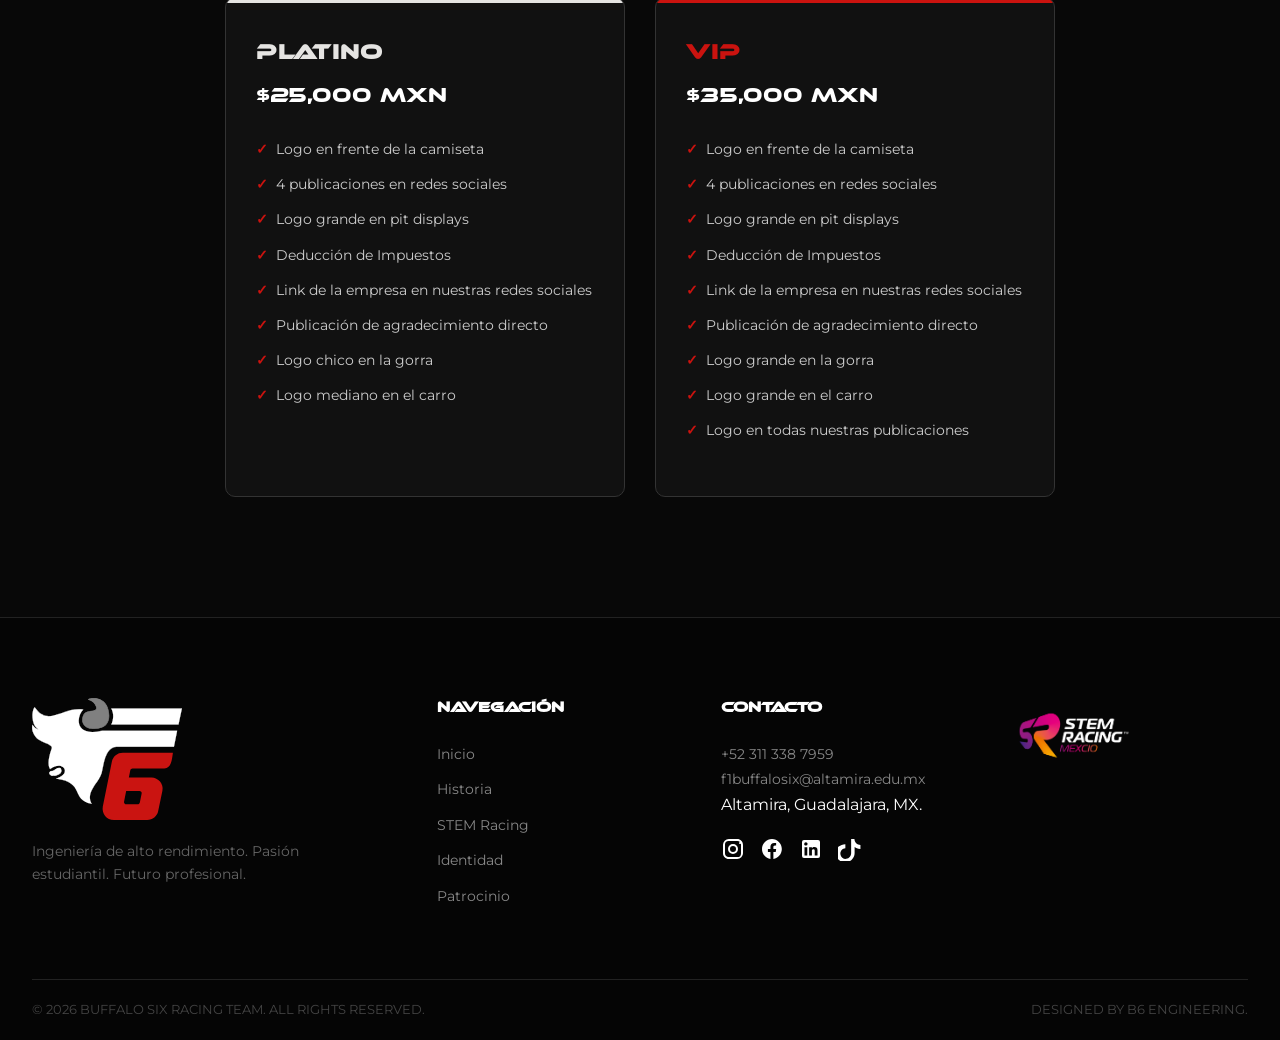
==== commit 36383f18: "Update index.html" ====
--- a/index.html
+++ b/index.html
@@ -408,14 +408,14 @@
             <article class="member-card" data-reveal="fade-up" data-delay="200">
               <div class="member-visual">
                 <img
-                  src="Luca_imagen.png"
-                  alt="Luca López"
+                  src="Emilio_imagen.png"
+                  alt="Emilio Alcazar"
                   class="member-img"
                 />
               </div>
               <div class="member-content">
                 <span class="member-role">GRAPHIC DESIGNER</span>
-                <h3 class="member-name">LUCA<br />LÓPEZ</h3>
+                <h3 class="member-name">EMILIO<br />ALCAZAR</h3>
                 <p class="member-bio">
                   Visionario estético. Creador de la identidad visual, uniformes
                   y diseño del pit display.
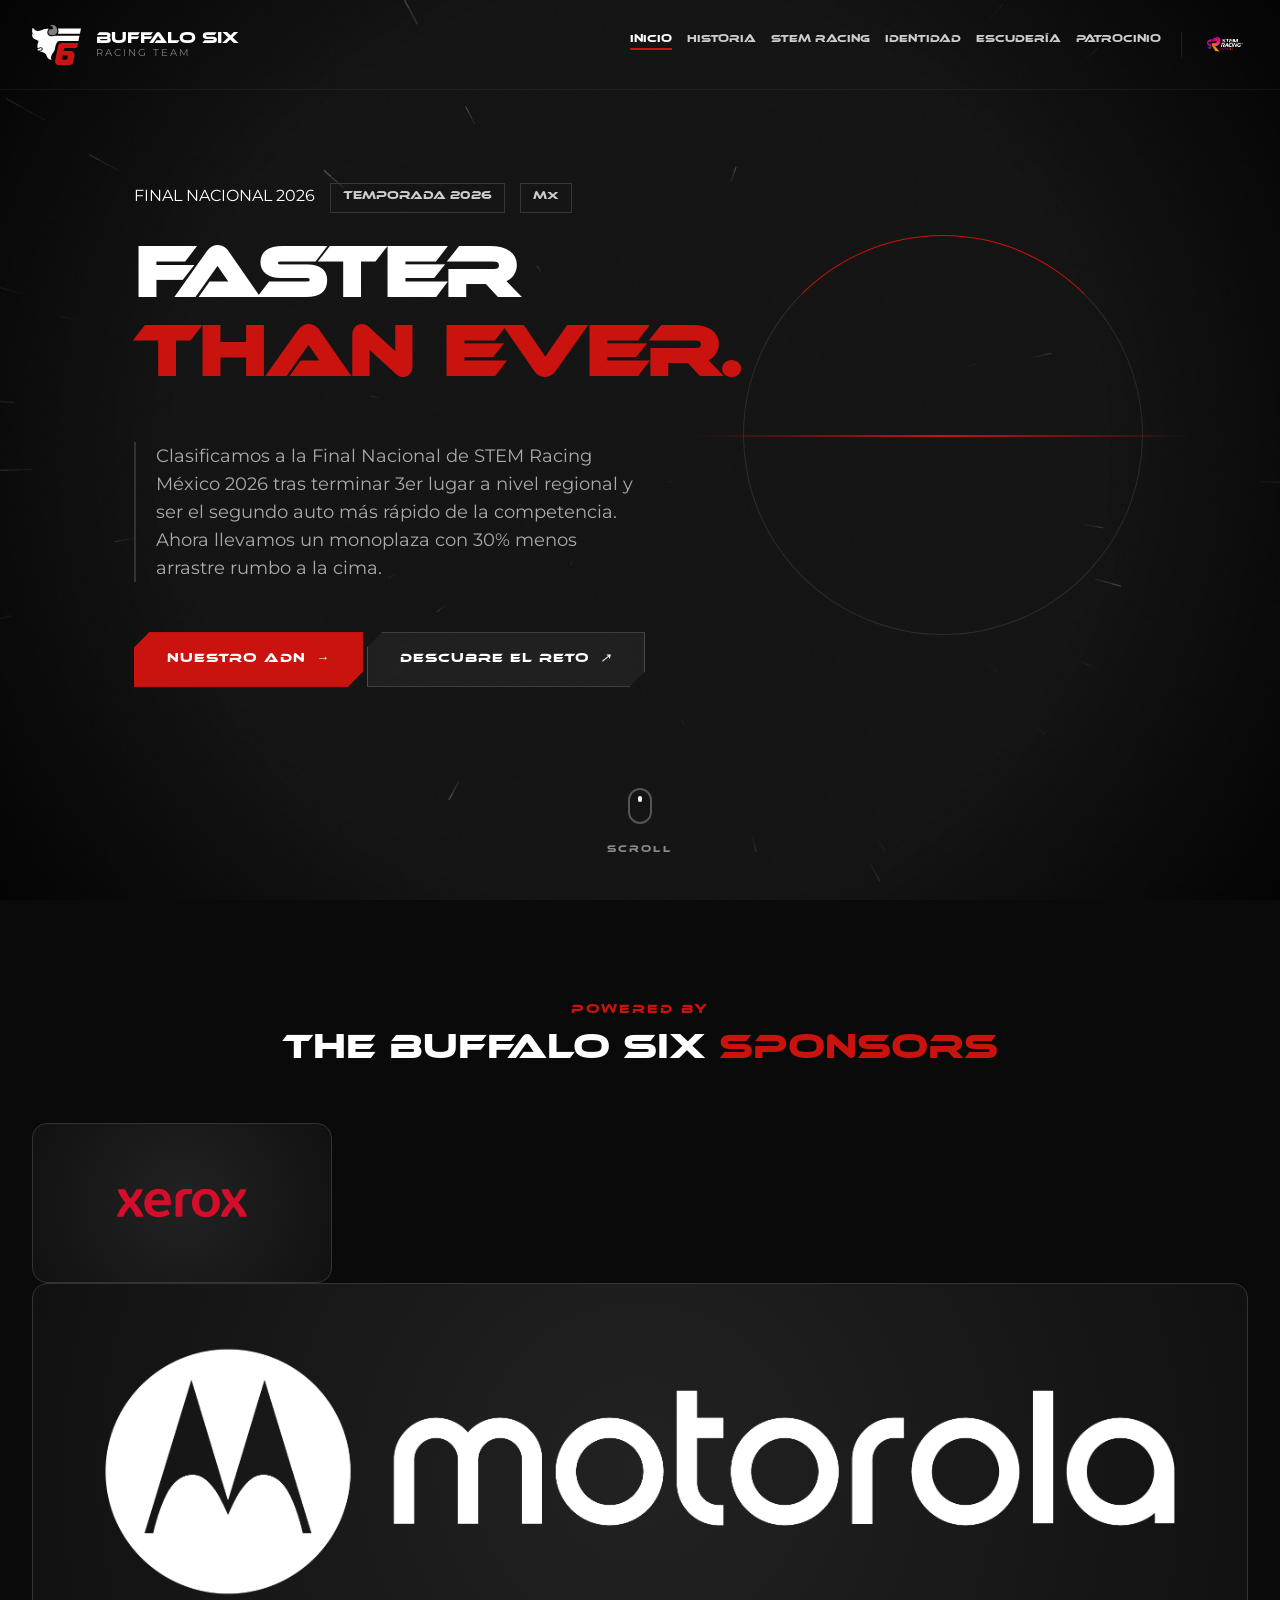
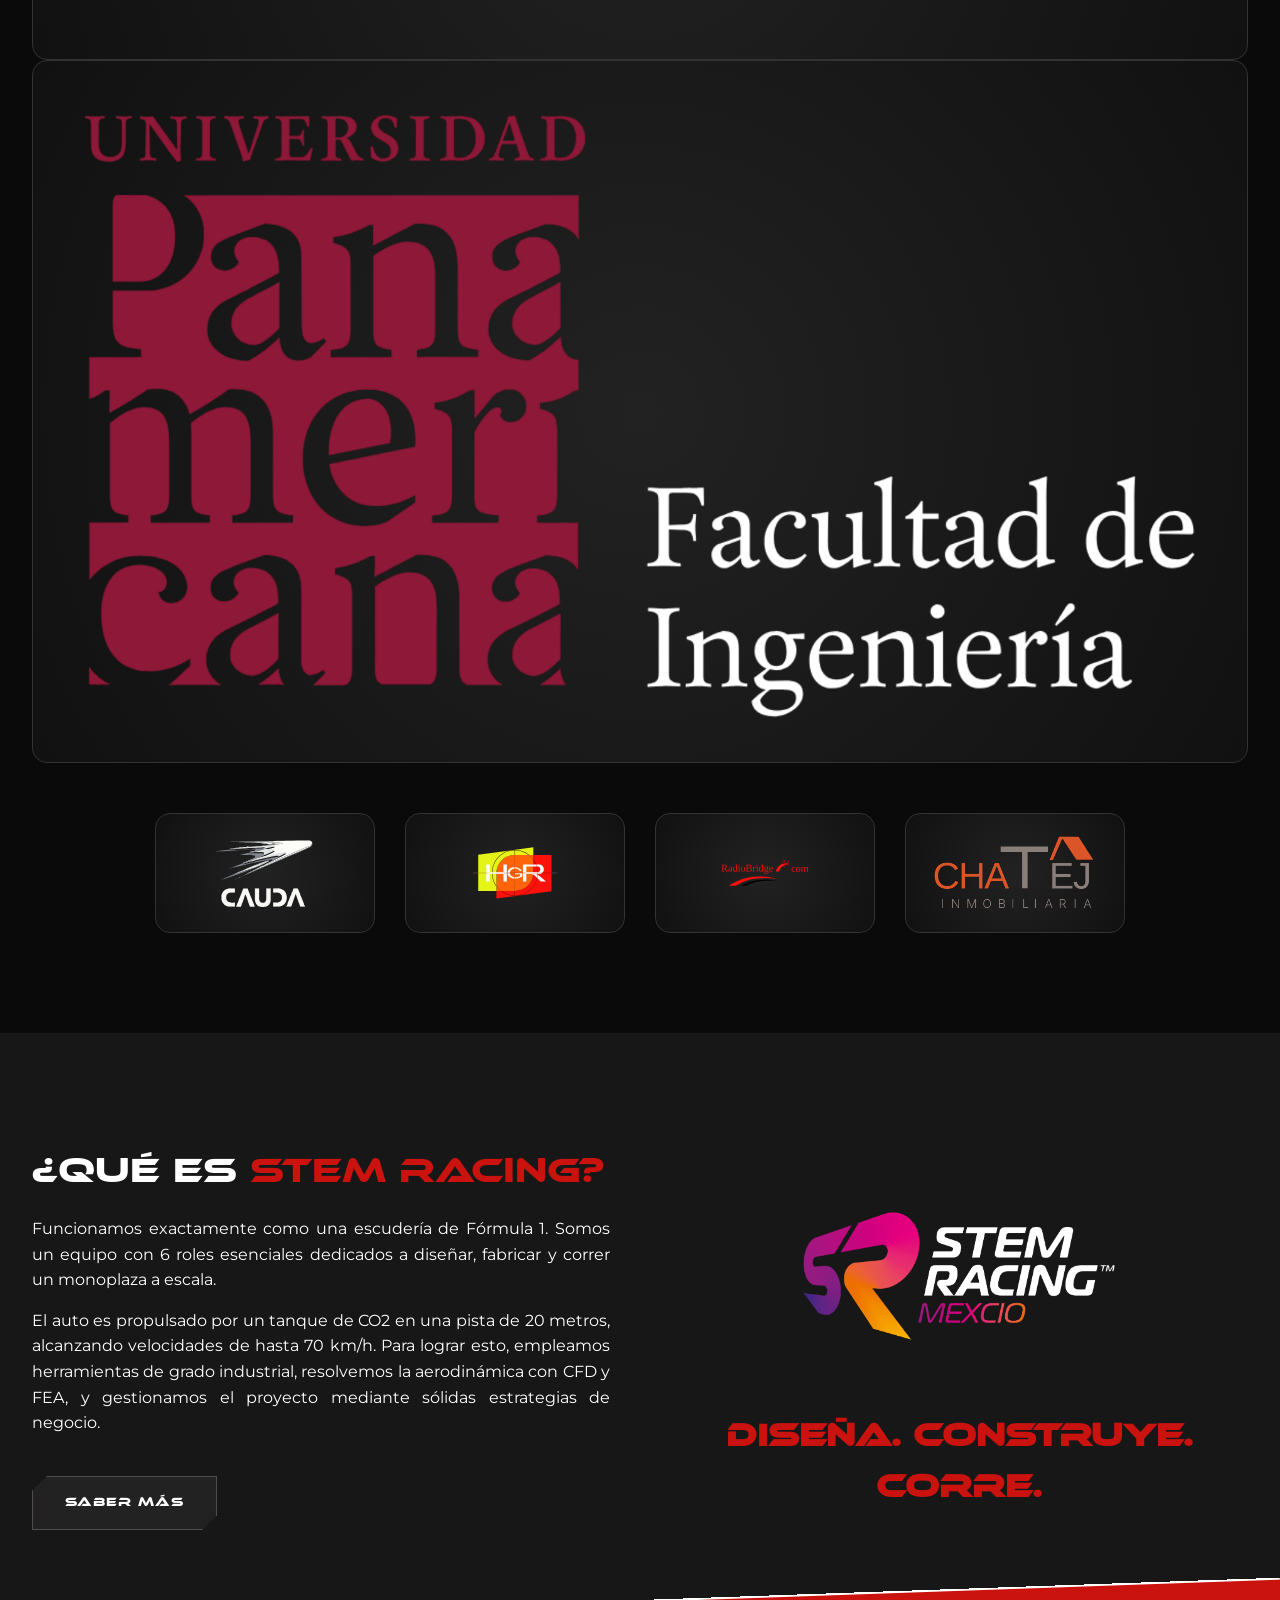
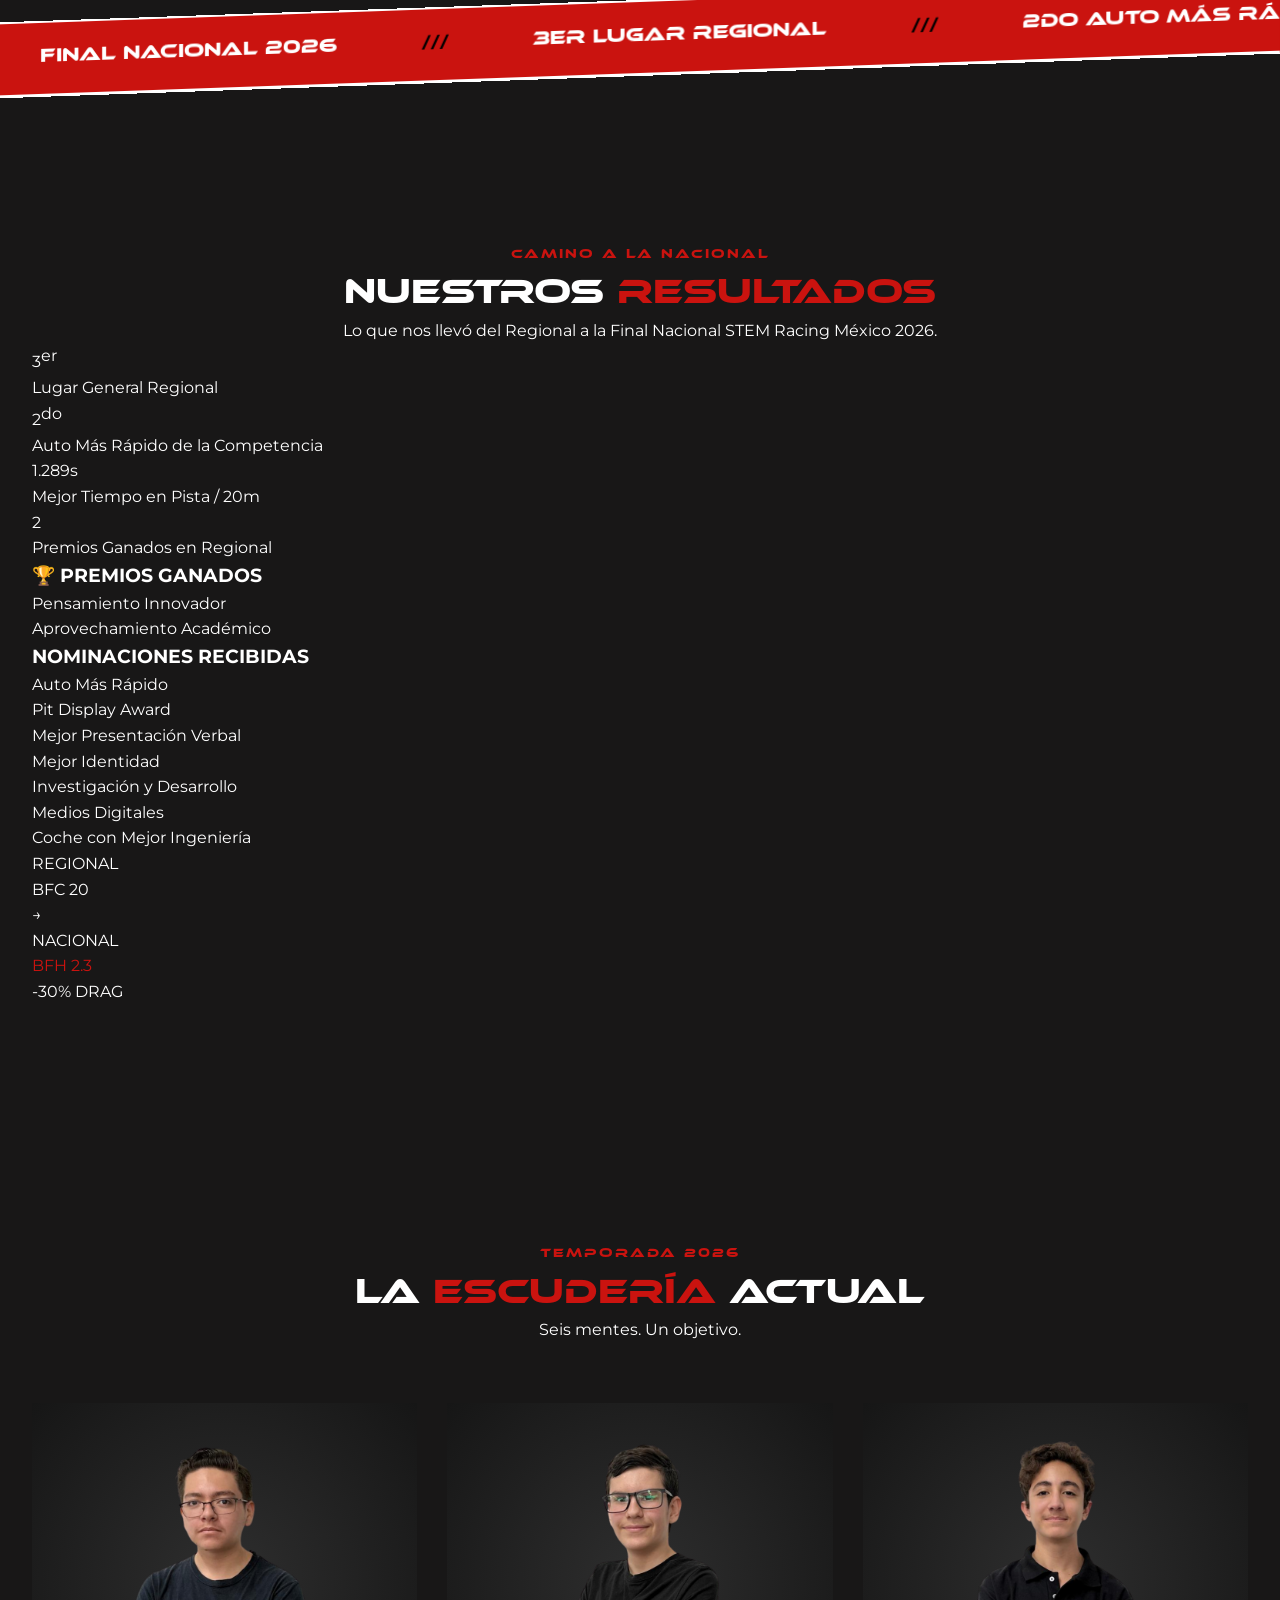
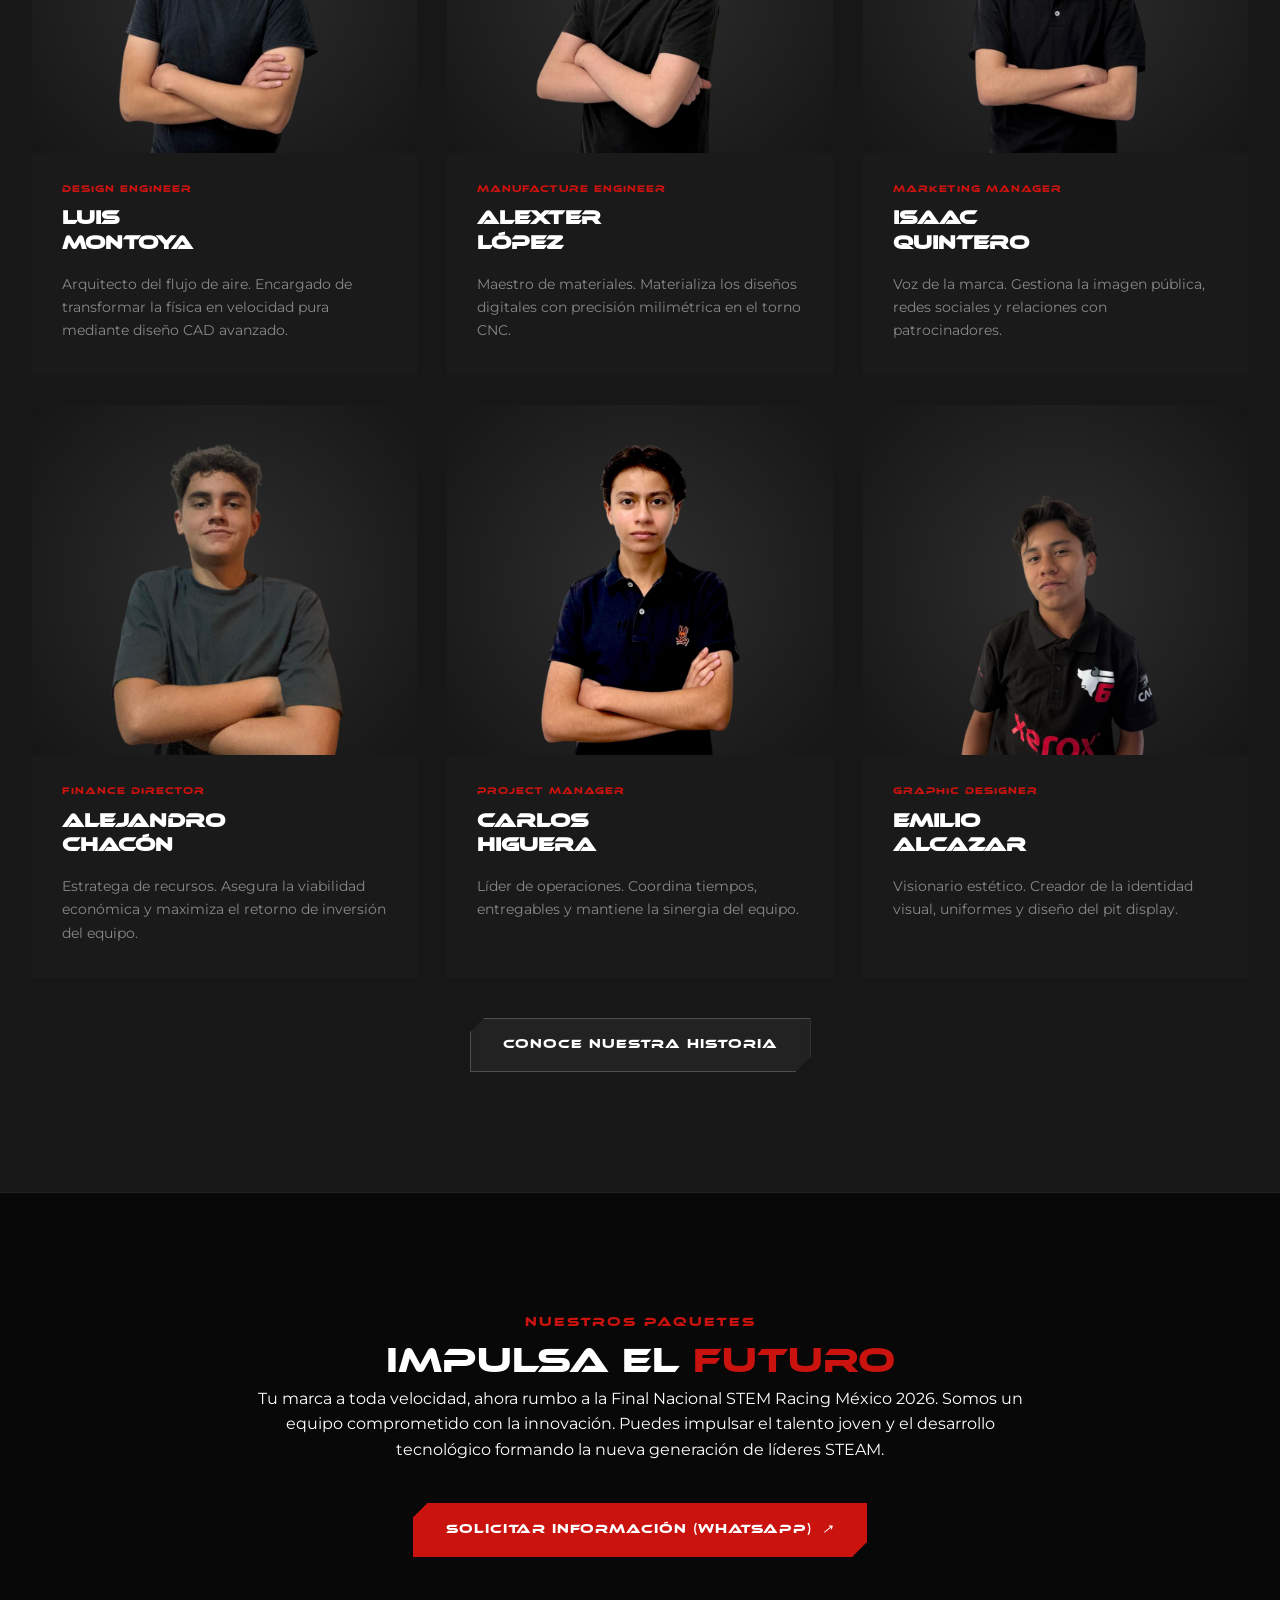
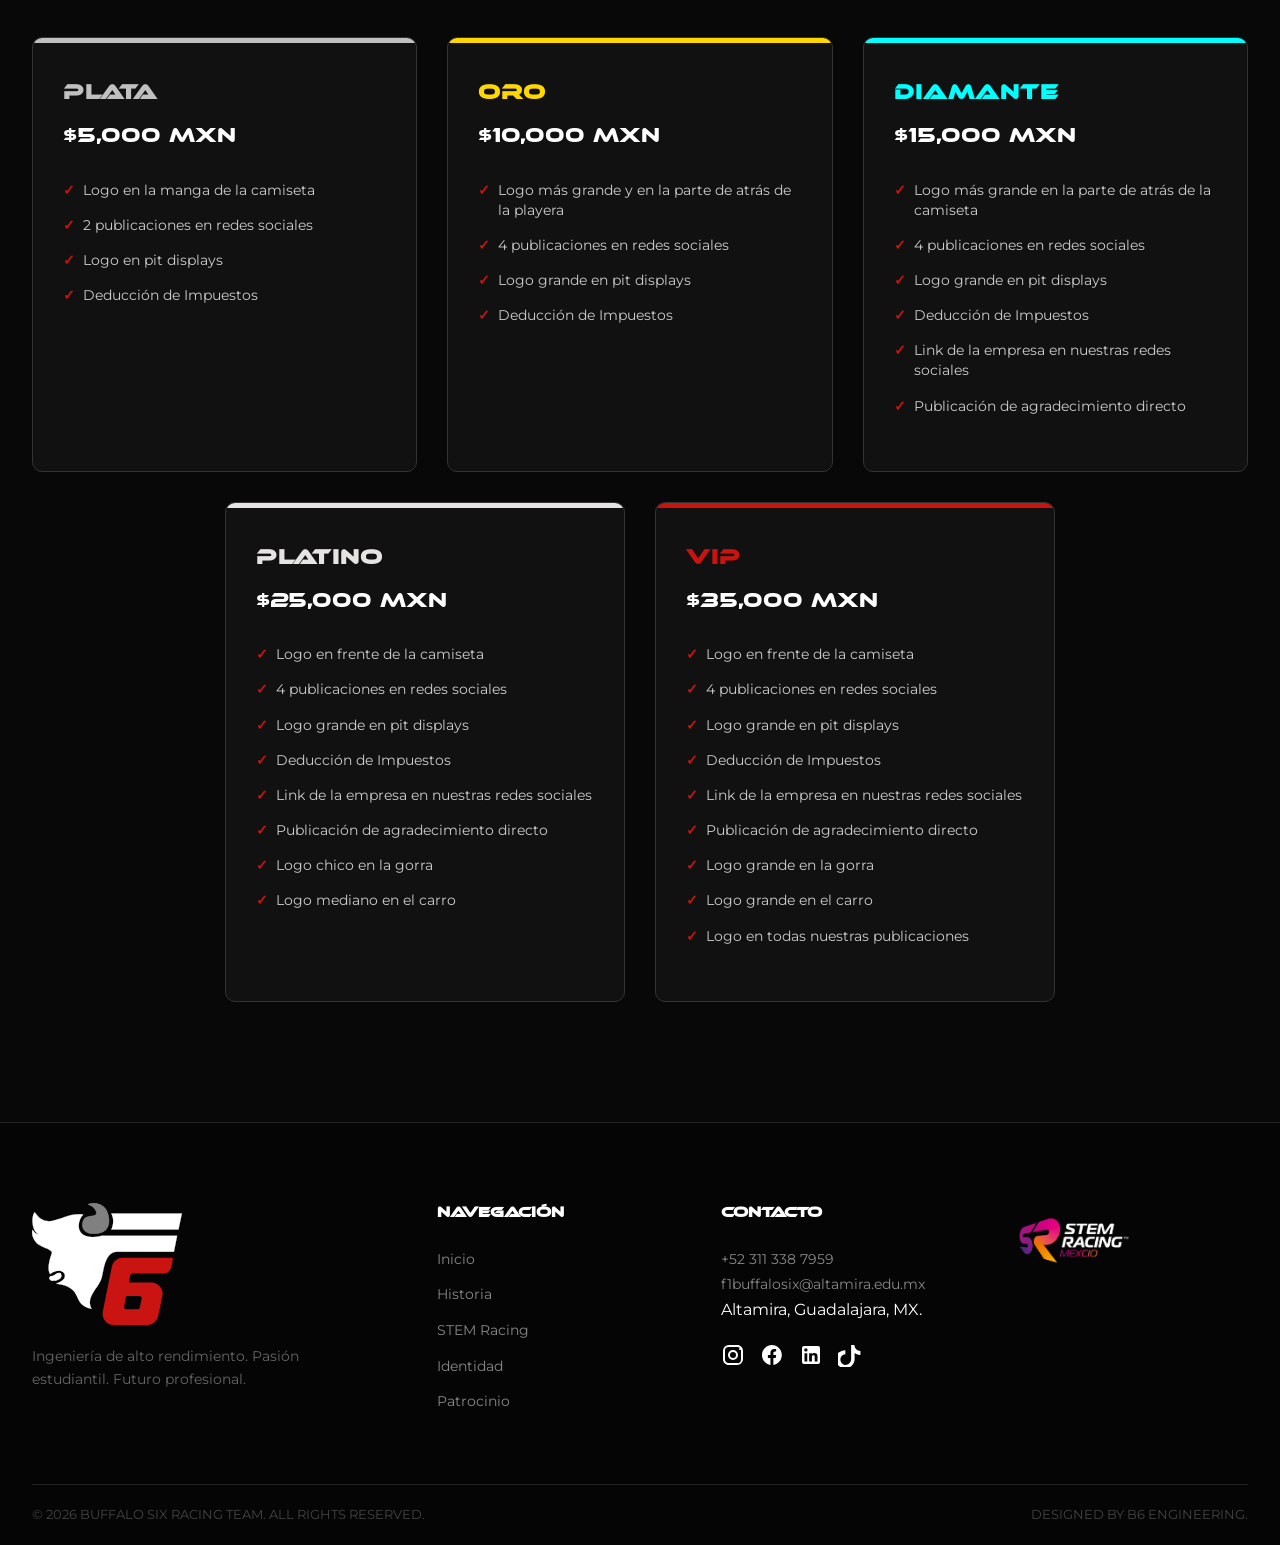
==== commit dc408b46: "Update index.html" ====
--- a/index.html
+++ b/index.html
@@ -9,10 +9,10 @@
     <meta http-equiv="X-UA-Compatible" content="IE=edge" />
     <meta
       name="description"
-      content="Buffalo Six Racing Team - Temporada 2026. Ingeniería de precisión, velocidad y pasión."
+      content="Buffalo Six Racing Team - Clasificados a la Final Nacional STEM Racing México 2026. Ingeniería de precisión, velocidad y pasión."
     />
     <meta name="theme-color" content="#181717" />
-    <title>Buffalo Six | Season 2026</title>
+    <title>Buffalo Six | Final Nacional 2026</title>
     <link rel="icon" href="ICO.ico" />
     <link rel="preconnect" href="https://fonts.googleapis.com" />
     <link rel="preconnect" href="https://fonts.gstatic.com" crossorigin />
@@ -42,16 +42,14 @@
           <div class="loader-bar-fill"></div>
         </div>
         <div class="loader-meta">
-          <span>SEASON 2026</span>
+          <span>FINAL NACIONAL 2026</span>
           <span>VER 2.6.0</span>
         </div>
       </div>
     </div>
-
     <canvas id="warp-canvas"></canvas>
     <div class="noise-overlay"></div>
     <div class="vignette"></div>
-
     <nav class="navbar" id="navbar">
       <div class="container nav-container">
         <a href="index.html" class="brand-logo">
@@ -65,7 +63,6 @@
             <span class="brand-tag">RACING TEAM</span>
           </div>
         </a>
-
         <div class="nav-right">
           <ul class="nav-menu">
             <li class="nav-item">
@@ -99,7 +96,6 @@
               >
             </li>
           </ul>
-
           <a
             href="https://stemracing.mx/"
             target="_blank"
@@ -107,7 +103,6 @@
           >
             <img src="Full-Colour-Black_RGB-1024x476.png" alt="STEM Racing" />
           </a>
-
           <div class="hamburger-wrap">
             <div class="hamburger" id="hamburger">
               <span class="line line-1"></span>
@@ -117,7 +112,6 @@
         </div>
       </div>
     </nav>
-
     <div class="mobile-menu-overlay" id="mobile-nav">
       <div class="menu-backdrop"></div>
       <div class="mobile-menu-content">
@@ -140,7 +134,7 @@
           >
         </nav>
         <div class="mobile-menu-footer">
-          <p>SEASON 2026 / MEXICO</p>
+          <p>FINAL NACIONAL 2026 / MEXICO</p>
           <div class="mobile-socials">
             <a href="https://instagram.com/f1buffalosix">IG</a>
             <a href="https://linkedin.com/in/buffalo-six-racing-team">LN</a>
@@ -148,16 +142,15 @@
         </div>
       </div>
     </div>
-
     <main id="main-content">
       <header id="hero" class="section hero-section">
         <div class="container hero-container">
           <div class="hero-text-content">
             <div class="hero-meta" data-reveal="fade-down">
+              <span class="final-badge">FINAL NACIONAL 2026</span>
               <span class="season-badge">TEMPORADA 2026</span>
               <span class="location-badge">MX</span>
             </div>
-
             <h1 class="hero-title">
               <div class="title-line" data-reveal="slide-up" data-delay="100">
                 FASTER
@@ -170,13 +163,12 @@
                 THAN EVER<span class="dot">.</span>
               </div>
             </h1>
-
             <p class="hero-description" data-reveal="fade-up" data-delay="400">
-              La ingeniería evoluciona. La velocidad se redefine. Somos la nueva
-              fuerza del búfalo, compitiendo en el desafío STEM más grande del
-              mundo.
+              Clasificamos a la Final Nacional de STEM Racing México 2026 tras
+              terminar 3er lugar a nivel regional y ser el segundo auto más
+              rápido de la competencia. Ahora llevamos un monoplaza con 30%
+              menos arrastre rumbo a la cima.
             </p>
-
             <div class="hero-cta-group" data-reveal="fade-up" data-delay="600">
               <a href="identity.html" class="btn btn-primary magnetic-btn">
                 <span class="btn-content"
@@ -190,35 +182,38 @@
               </a>
             </div>
           </div>
-
           <div class="hero-visual-abstract">
             <div class="hud-circle"></div>
             <div class="hud-lines"></div>
           </div>
         </div>
-
         <div class="scroll-down-indicator">
           <span class="mouse-icon"></span>
           <span class="scroll-txt">SCROLL</span>
         </div>
       </header>
-
       <section class="section current-sponsors-section">
         <div class="container center">
           <span class="section-subtitle" data-reveal="fade-up">POWERED BY</span>
           <h2 class="section-title" data-reveal="fade-up" data-delay="100">
             THE BUFFALO SIX <span class="text-red">SPONSORS</span>
           </h2>
-
           <div class="sponsors-display">
             <div
-              class="sponsor-plate main-sponsor"
+              class="main-sponsors-row"
               data-reveal="zoom-in"
               data-delay="200"
             >
-              <img src="logo_xerox_vectorizado.svg" alt="Xerox" />
-            </div>
-
+              <div class="sponsor-plate main-sponsor">
+                <img src="logo_xerox_vectorizado.svg" alt="Xerox" />
+              </div>
+              <div class="sponsor-plate main-sponsor-secondary">
+                <img src="Motorola_Logo_White.png" alt="Motorola" />
+              </div>
+              <div class="sponsor-plate main-sponsor-secondary">
+                <img src="Up facultad de ing.png" alt="Universidad Panamericana - Facultad de Ingeniería" />
+              </div>
+            </div>
             <div
               class="secondary-sponsors"
               data-reveal="fade-up"
@@ -233,11 +228,13 @@
               <div class="sponsor-plate">
                 <img src="logo_radiobridge_vectorizado.svg" alt="RadioBridge" />
               </div>
+              <div class="sponsor-plate">
+                <img src="logo_chatej_vectorizado_curvas.svg" alt="Chatej" />
+              </div>
             </div>
           </div>
         </div>
       </section>
-
       <section class="section brief-stem-section">
         <div class="container">
           <div class="split-layout">
@@ -281,28 +278,93 @@
           </div>
         </div>
       </section>
-
       <section class="section stats-ticker-section">
         <div class="ticker-wrap">
           <div class="ticker">
-            <div class="ticker-item">TECNOLOGÍA</div>
-            <div class="ticker-item separator">///</div>
-            <div class="ticker-item">INNOVACIÓN</div>
-            <div class="ticker-item separator">///</div>
-            <div class="ticker-item">ESTRATEGIA FINANCIERA</div>
-            <div class="ticker-item separator">///</div>
-            <div class="ticker-item">IDENTIDAD VISUAL</div>
-            <div class="ticker-item separator">///</div>
-            <div class="ticker-item">GESTIÓN DE PROYECTOS</div>
-            <div class="ticker-item separator">///</div>
-            <div class="ticker-item">TECNOLOGÍA</div>
-            <div class="ticker-item separator">///</div>
-            <div class="ticker-item">INNOVACIÓN</div>
+            <div class="ticker-item">FINAL NACIONAL 2026</div>
+            <div class="ticker-item separator">///</div>
+            <div class="ticker-item">3ER LUGAR REGIONAL</div>
+            <div class="ticker-item separator">///</div>
+            <div class="ticker-item">2DO AUTO MÁS RÁPIDO</div>
+            <div class="ticker-item separator">///</div>
+            <div class="ticker-item">1.289s EN 20 METROS</div>
+            <div class="ticker-item separator">///</div>
+            <div class="ticker-item">BFH 2.3</div>
+            <div class="ticker-item separator">///</div>
+            <div class="ticker-item">-30% DRAG</div>
+            <div class="ticker-item separator">///</div>
+            <div class="ticker-item">FINAL NACIONAL 2026</div>
+            <div class="ticker-item separator">///</div>
+            <div class="ticker-item">3ER LUGAR REGIONAL</div>
             <div class="ticker-item separator">///</div>
           </div>
         </div>
       </section>
-
+      <section id="results" class="section results-section">
+        <div class="container">
+          <div class="section-header center">
+            <span class="section-subtitle">CAMINO A LA NACIONAL</span>
+            <h2 class="section-title">
+              NUESTROS <span class="text-red">RESULTADOS</span>
+            </h2>
+            <p class="section-desc">
+              Lo que nos llevó del Regional a la Final Nacional STEM Racing
+              México 2026.
+            </p>
+          </div>
+          <div class="results-stats-row">
+            <div class="result-stat" data-reveal="fade-up">
+              <div class="stat-value">3<sup style="font-size:1rem">er</sup></div>
+              <div class="stat-label">Lugar General Regional</div>
+            </div>
+            <div class="result-stat" data-reveal="fade-up" data-delay="100">
+              <div class="stat-value">2<sup style="font-size:1rem">do</sup></div>
+              <div class="stat-label">Auto Más Rápido de la Competencia</div>
+            </div>
+            <div class="result-stat" data-reveal="fade-up" data-delay="200">
+              <div class="stat-value">1.289s</div>
+              <div class="stat-label">Mejor Tiempo en Pista / 20m</div>
+            </div>
+            <div class="result-stat" data-reveal="fade-up" data-delay="300">
+              <div class="stat-value">2</div>
+              <div class="stat-label">Premios Ganados en Regional</div>
+            </div>
+          </div>
+          <div class="awards-columns">
+            <div class="award-list-card won" data-reveal="fade-right">
+              <h3>🏆 PREMIOS GANADOS</h3>
+              <ul>
+                <li>Pensamiento Innovador</li>
+                <li>Aprovechamiento Académico</li>
+              </ul>
+            </div>
+            <div class="award-list-card nominated" data-reveal="fade-left">
+              <h3>NOMINACIONES RECIBIDAS</h3>
+              <ul>
+                <li>Auto Más Rápido</li>
+                <li>Pit Display Award</li>
+                <li>Mejor Presentación Verbal</li>
+                <li>Mejor Identidad</li>
+                <li>Investigación y Desarrollo</li>
+                <li>Medios Digitales</li>
+                <li>Coche con Mejor Ingeniería</li>
+              </ul>
+            </div>
+          </div>
+          <div class="car-evolution-banner" data-reveal="zoom-in">
+            <div class="car-evo-item">
+              <span class="car-evo-tag">REGIONAL</span>
+              <div class="car-evo-name old">BFC 20</div>
+            </div>
+            <div class="car-evo-arrow">→</div>
+            <div class="car-evo-item">
+              <span class="car-evo-tag">NACIONAL</span>
+              <div class="car-evo-name text-red">BFH 2.3</div>
+              <span class="drag-badge">-30% DRAG</span>
+            </div>
+          </div>
+        </div>
+      </section>
       <section id="team" class="section team-section">
         <div class="bg-pattern-dots"></div>
         <div class="container">
@@ -313,7 +375,6 @@
             </h2>
             <p class="section-desc">Seis mentes. Un objetivo.</p>
           </div>
-
           <div class="team-grid">
             <article class="member-card" data-reveal="fade-up">
               <div class="member-visual">
@@ -332,7 +393,6 @@
                 </p>
               </div>
             </article>
-
             <article class="member-card" data-reveal="fade-up" data-delay="100">
               <div class="member-visual">
                 <img
@@ -350,7 +410,6 @@
                 </p>
               </div>
             </article>
-
             <article class="member-card" data-reveal="fade-up" data-delay="200">
               <div class="member-visual">
                 <img
@@ -368,7 +427,6 @@
                 </p>
               </div>
             </article>
-
             <article class="member-card" data-reveal="fade-up" data-delay="0">
               <div class="member-visual">
                 <img
@@ -386,7 +444,6 @@
                 </p>
               </div>
             </article>
-
             <article class="member-card" data-reveal="fade-up" data-delay="100">
               <div class="member-visual">
                 <img
@@ -404,7 +461,6 @@
                 </p>
               </div>
             </article>
-
             <article class="member-card" data-reveal="fade-up" data-delay="200">
               <div class="member-visual">
                 <img
@@ -423,7 +479,6 @@
               </div>
             </article>
           </div>
-
           <div class="center mt-medium" data-reveal="fade-up">
             <a href="history.html" class="btn btn-glass magnetic-btn">
               <span class="btn-content">CONOCE NUESTRA HISTORIA</span>
@@ -431,7 +486,6 @@
           </div>
         </div>
       </section>
-
       <section id="sponsors" class="section sponsorship-section">
         <div class="container">
           <div class="sponsor-layout-full">
@@ -441,11 +495,11 @@
                 IMPULSA EL <span class="text-red">FUTURO</span>
               </h2>
               <p class="lead" style="max-width: 800px; margin: 0 auto">
-                Tu marca a toda velocidad. Somos un equipo comprometido con la
+                Tu marca a toda velocidad, ahora rumbo a la Final Nacional STEM
+                Racing México 2026. Somos un equipo comprometido con la
                 innovación. Puedes impulsar el talento joven y el desarrollo
                 tecnológico formando la nueva generación de líderes STEAM.
               </p>
-
               <a
                 href="https://wa.me/523113387959"
                 target="_blank"
@@ -457,7 +511,6 @@
                 >
               </a>
             </div>
-
             <div class="packages-grid">
               <div
                 class="package-card package-plata"
@@ -473,7 +526,6 @@
                   <li>Deducción de Impuestos</li>
                 </ul>
               </div>
-
               <div
                 class="package-card package-oro"
                 data-reveal="fade-up"
@@ -488,7 +540,6 @@
                   <li>Deducción de Impuestos</li>
                 </ul>
               </div>
-
               <div
                 class="package-card package-diamante"
                 data-reveal="fade-up"
@@ -505,7 +556,6 @@
                   <li>Publicación de agradecimiento directo</li>
                 </ul>
               </div>
-
               <div
                 class="package-card package-platino"
                 data-reveal="fade-up"
@@ -524,7 +574,6 @@
                   <li>Logo mediano en el carro</li>
                 </ul>
               </div>
-
               <div
                 class="package-card package-vip"
                 data-reveal="fade-up"
@@ -548,7 +597,6 @@
           </div>
         </div>
       </section>
-
       <footer class="footer">
         <div class="container">
           <div class="footer-top">
@@ -559,7 +607,6 @@
                 profesional.
               </p>
             </div>
-
             <div class="footer-nav">
               <h4>NAVEGACIÓN</h4>
               <ul>
@@ -570,7 +617,6 @@
                 <li><a href="#sponsors">Patrocinio</a></li>
               </ul>
             </div>
-
             <div class="footer-contact">
               <h4>CONTACTO</h4>
               <a
@@ -624,7 +670,6 @@
                 </a>
               </div>
             </div>
-
             <div class="footer-stem">
               <a href="https://stemracing.mx/" target="_blank">
                 <img
@@ -635,7 +680,6 @@
               </a>
             </div>
           </div>
-
           <div class="footer-bottom">
             <p>&copy; 2026 BUFFALO SIX RACING TEAM. ALL RIGHTS RESERVED.</p>
             <p class="credits">DESIGNED BY B6 ENGINEERING.</p>
@@ -643,7 +687,6 @@
         </div>
       </footer>
     </main>
-
     <script src="script.js"></script>
   </body>
 </html>
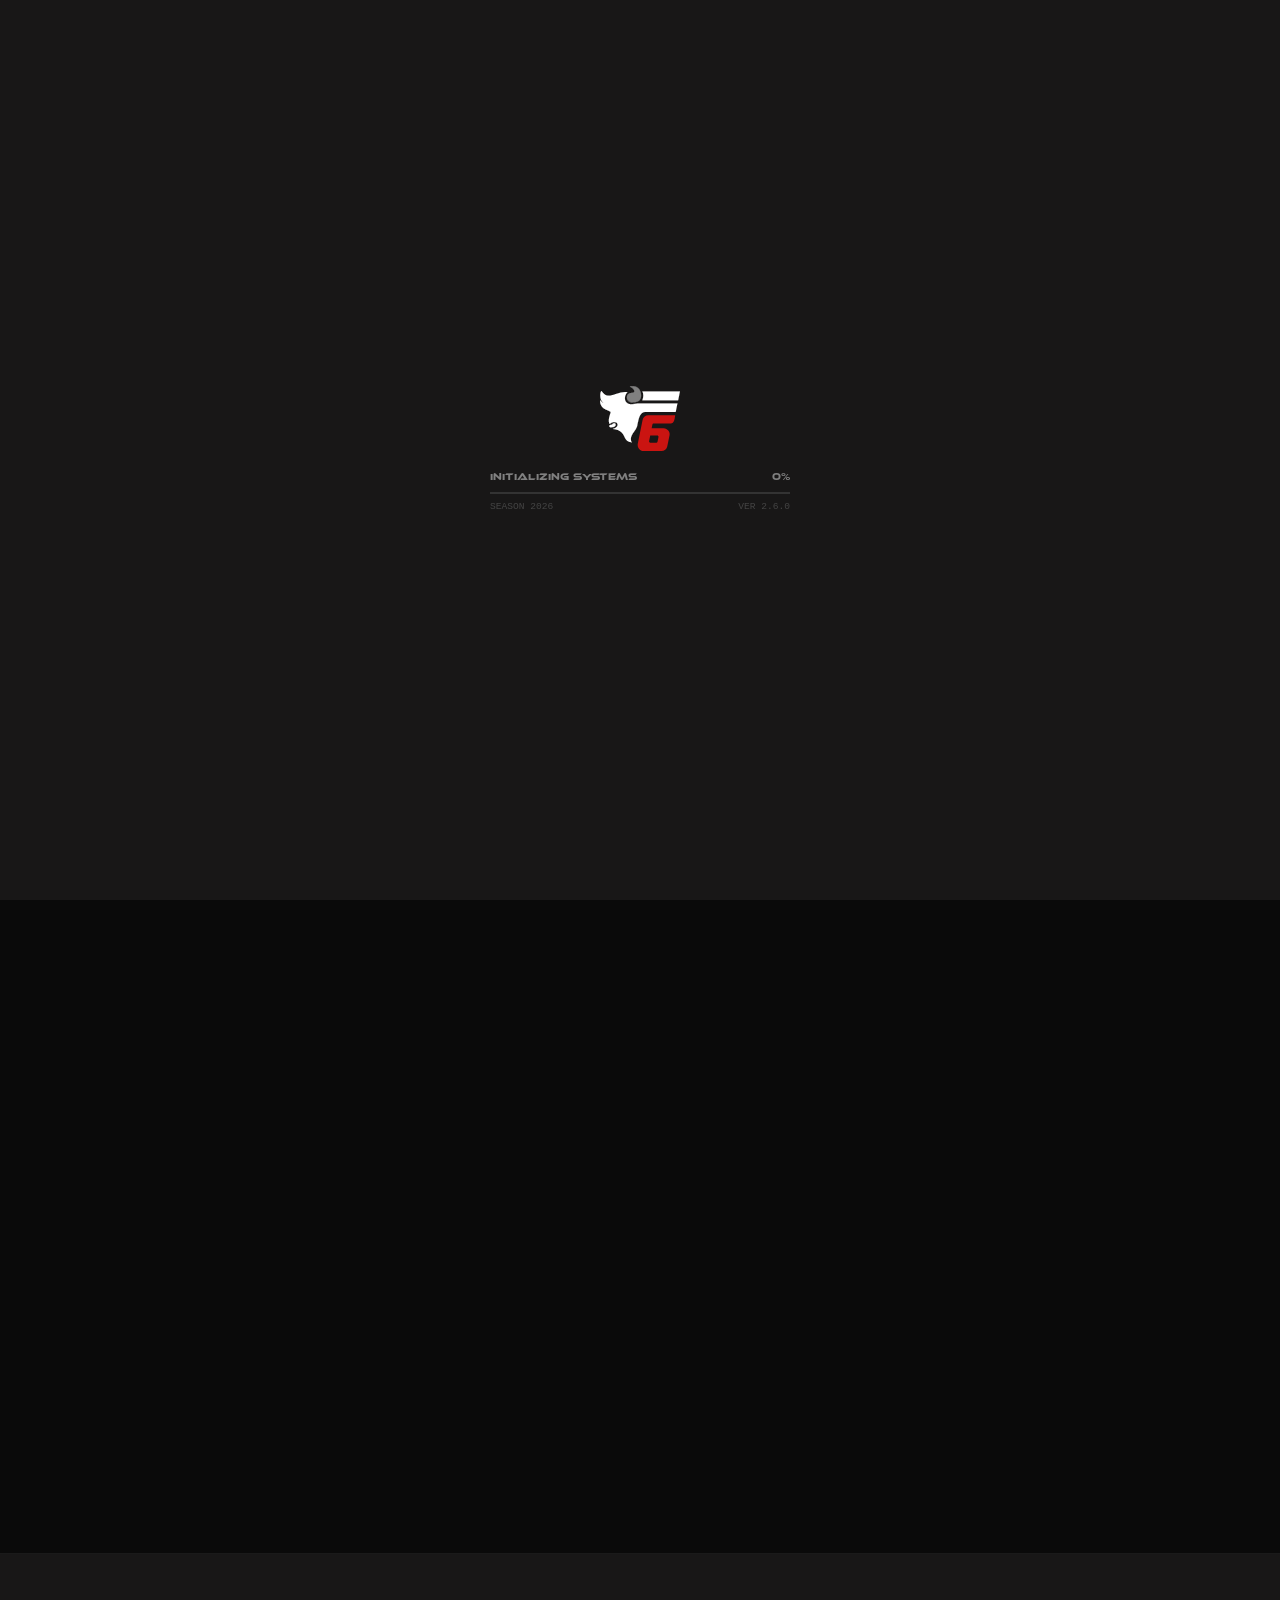
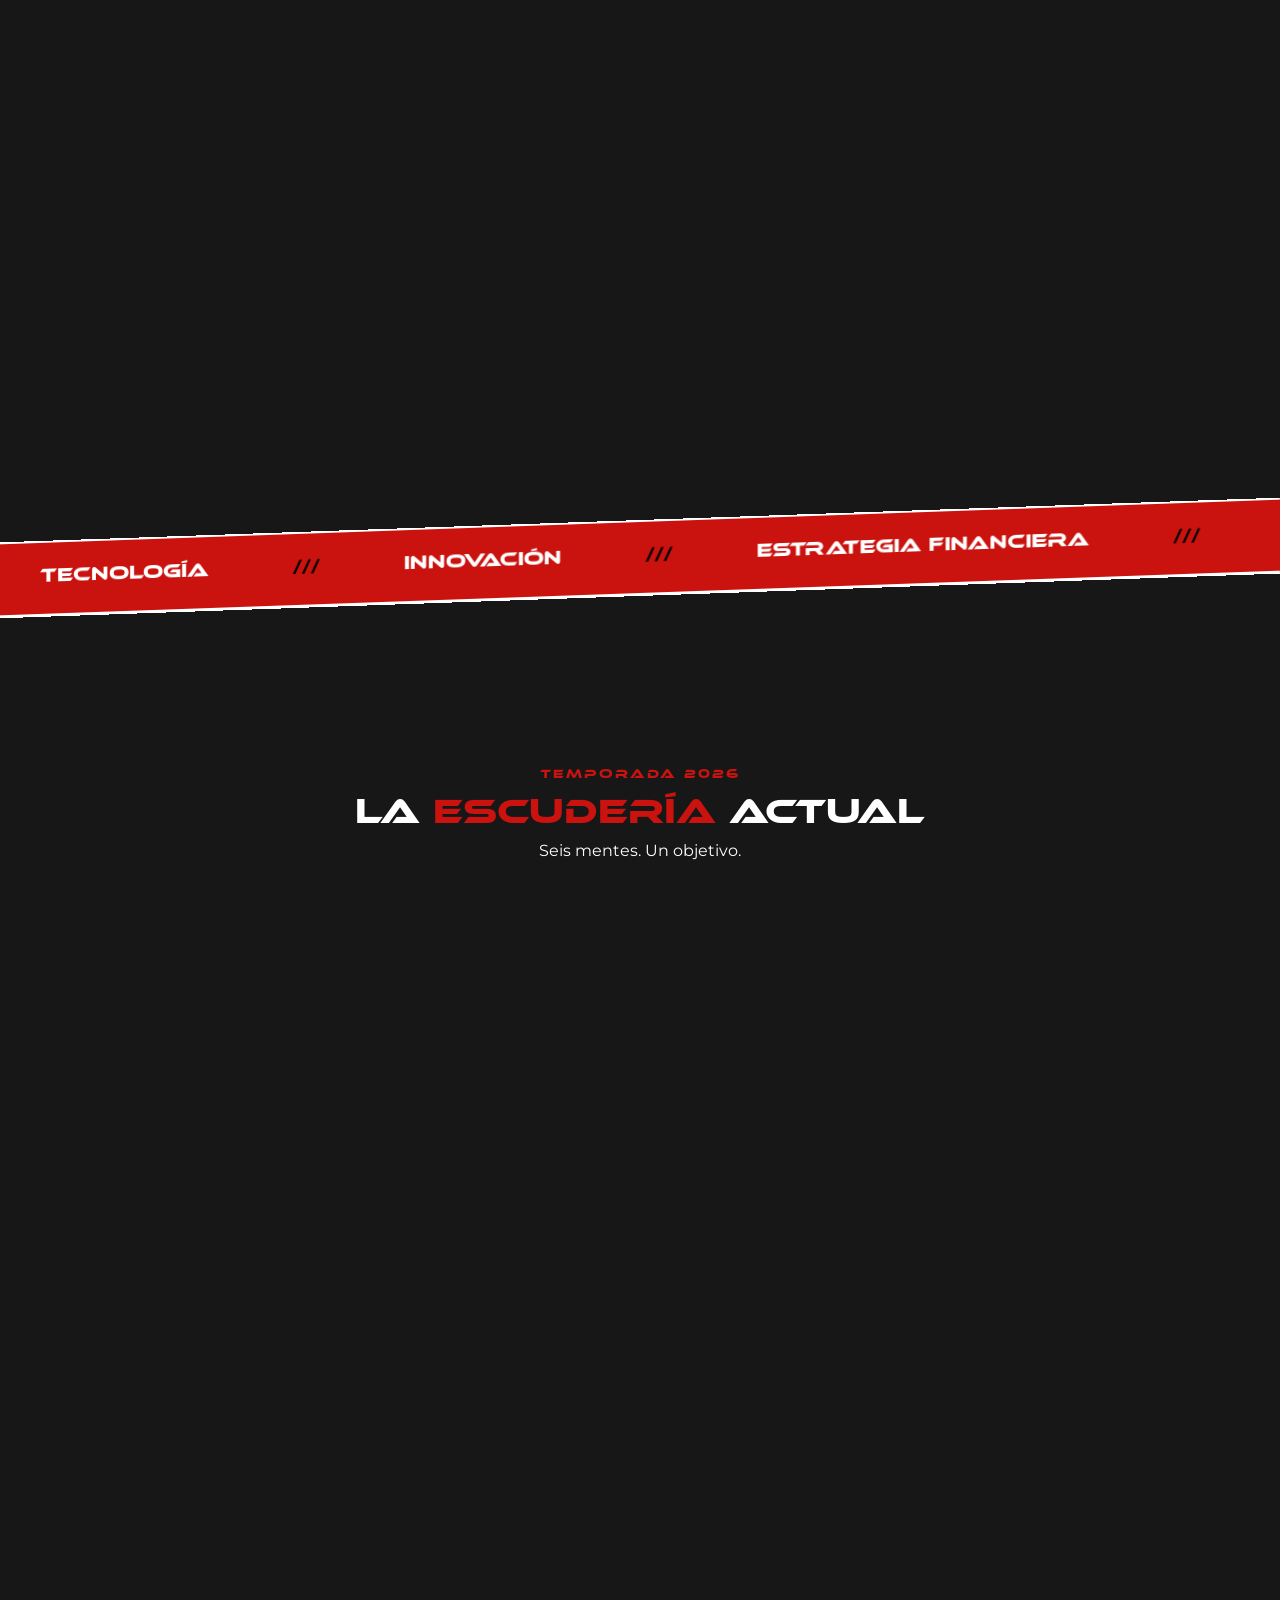
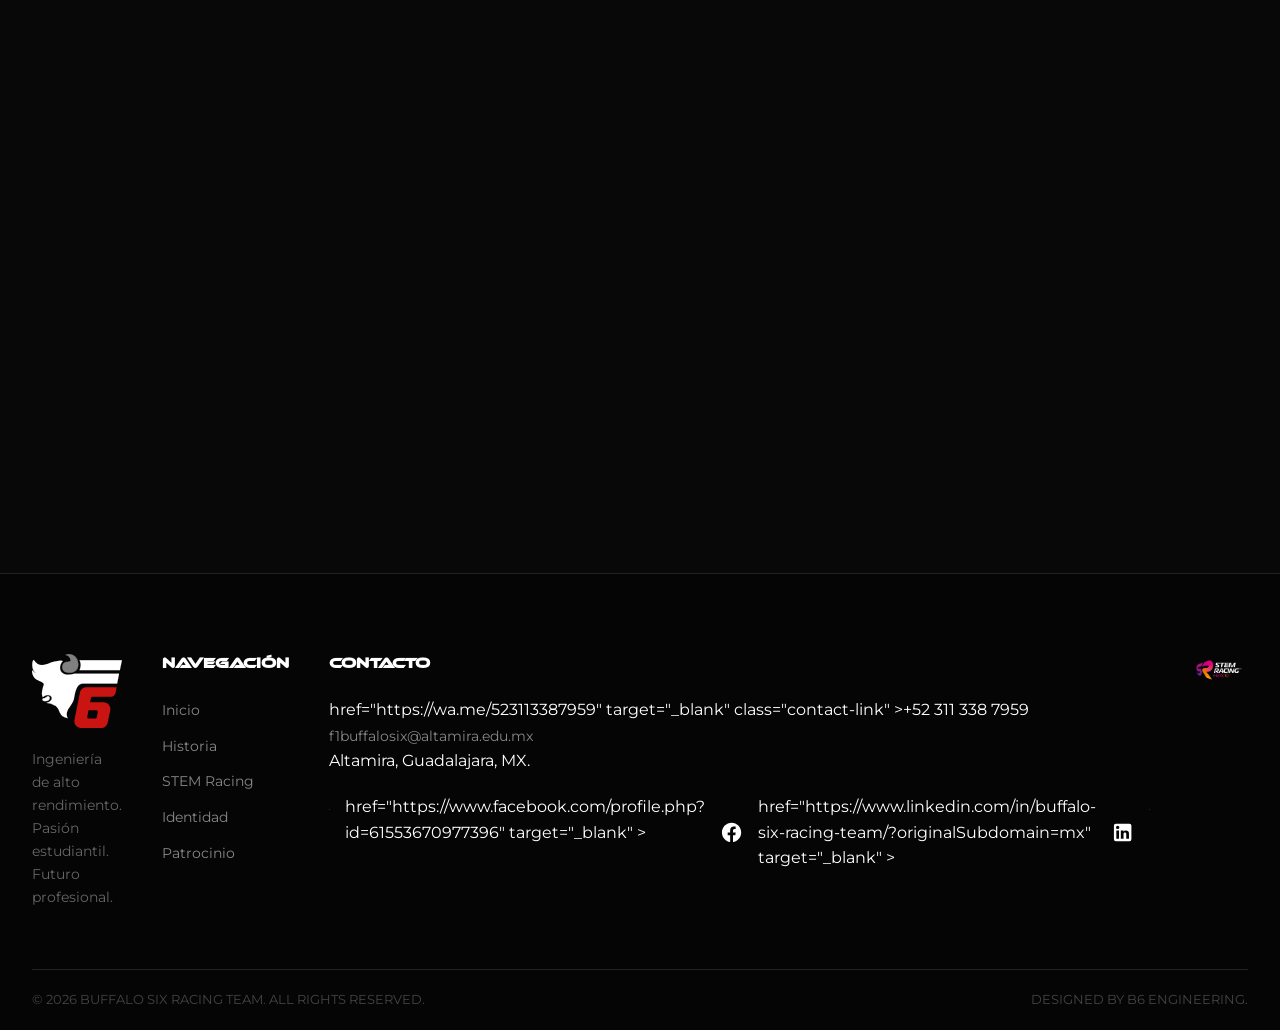
==== commit 7e078300: "Update index.html" ====
--- a/index.html
+++ b/index.html
@@ -9,10 +9,11 @@
     <meta http-equiv="X-UA-Compatible" content="IE=edge" />
     <meta
       name="description"
-      content="Buffalo Six Racing Team - Clasificados a la Final Nacional STEM Racing México 2026. Ingeniería de precisión, velocidad y pasión."
+      content="Buffalo Six Racing Team - Temporada 2026. Ingeniería de precisión, velocidad y pasión."
     />
-    <meta name="theme-color" content="#181717" />
-    <title>Buffalo Six | Final Nacional 2026</title>
+    <meta name="theme-color" content="
+#181717" />
+    <title>Buffalo Six | Season 2026</title>
     <link rel="icon" href="ICO.ico" />
     <link rel="preconnect" href="https://fonts.googleapis.com" />
     <link rel="preconnect" href="https://fonts.gstatic.com" crossorigin />
@@ -42,7 +43,7 @@
           <div class="loader-bar-fill"></div>
         </div>
         <div class="loader-meta">
-          <span>FINAL NACIONAL 2026</span>
+          <span>SEASON 2026</span>
           <span>VER 2.6.0</span>
         </div>
       </div>
@@ -96,7 +97,7 @@
               >
             </li>
           </ul>
-          <a
+
             href="https://stemracing.mx/"
             target="_blank"
             class="nav-stem-logo"
@@ -134,7 +135,7 @@
           >
         </nav>
         <div class="mobile-menu-footer">
-          <p>FINAL NACIONAL 2026 / MEXICO</p>
+          <p>SEASON 2026 / MEXICO</p>
           <div class="mobile-socials">
             <a href="https://instagram.com/f1buffalosix">IG</a>
             <a href="https://linkedin.com/in/buffalo-six-racing-team">LN</a>
@@ -147,7 +148,6 @@
         <div class="container hero-container">
           <div class="hero-text-content">
             <div class="hero-meta" data-reveal="fade-down">
-              <span class="final-badge">FINAL NACIONAL 2026</span>
               <span class="season-badge">TEMPORADA 2026</span>
               <span class="location-badge">MX</span>
             </div>
@@ -164,10 +164,9 @@
               </div>
             </h1>
             <p class="hero-description" data-reveal="fade-up" data-delay="400">
-              Clasificamos a la Final Nacional de STEM Racing México 2026 tras
-              terminar 3er lugar a nivel regional y ser el segundo auto más
-              rápido de la competencia. Ahora llevamos un monoplaza con 30%
-              menos arrastre rumbo a la cima.
+              La ingeniería evoluciona. La velocidad se redefine. Somos la nueva
+              fuerza del búfalo, compitiendo en el desafío STEM más grande del
+              mundo.
             </p>
             <div class="hero-cta-group" data-reveal="fade-up" data-delay="600">
               <a href="identity.html" class="btn btn-primary magnetic-btn">
@@ -200,19 +199,11 @@
           </h2>
           <div class="sponsors-display">
             <div
-              class="main-sponsors-row"
+              class="sponsor-plate main-sponsor"
               data-reveal="zoom-in"
               data-delay="200"
             >
-              <div class="sponsor-plate main-sponsor">
-                <img src="logo_xerox_vectorizado.svg" alt="Xerox" />
-              </div>
-              <div class="sponsor-plate main-sponsor-secondary">
-                <img src="Motorola_Logo_White.png" alt="Motorola" />
-              </div>
-              <div class="sponsor-plate main-sponsor-secondary">
-                <img src="Up facultad de ing.png" alt="Universidad Panamericana - Facultad de Ingeniería" />
-              </div>
+              <img src="logo_xerox_vectorizado.svg" alt="Xerox" />
             </div>
             <div
               class="secondary-sponsors"
@@ -227,9 +218,6 @@
               </div>
               <div class="sponsor-plate">
                 <img src="logo_radiobridge_vectorizado.svg" alt="RadioBridge" />
-              </div>
-              <div class="sponsor-plate">
-                <img src="logo_chatej_vectorizado_curvas.svg" alt="Chatej" />
               </div>
             </div>
           </div>
@@ -281,87 +269,20 @@
       <section class="section stats-ticker-section">
         <div class="ticker-wrap">
           <div class="ticker">
-            <div class="ticker-item">FINAL NACIONAL 2026</div>
+            <div class="ticker-item">TECNOLOGÍA</div>
             <div class="ticker-item separator">///</div>
-            <div class="ticker-item">3ER LUGAR REGIONAL</div>
+            <div class="ticker-item">INNOVACIÓN</div>
             <div class="ticker-item separator">///</div>
-            <div class="ticker-item">2DO AUTO MÁS RÁPIDO</div>
+            <div class="ticker-item">ESTRATEGIA FINANCIERA</div>
             <div class="ticker-item separator">///</div>
-            <div class="ticker-item">1.289s EN 20 METROS</div>
+            <div class="ticker-item">IDENTIDAD VISUAL</div>
             <div class="ticker-item separator">///</div>
-            <div class="ticker-item">BFH 2.3</div>
+            <div class="ticker-item">GESTIÓN DE PROYECTOS</div>
             <div class="ticker-item separator">///</div>
-            <div class="ticker-item">-30% DRAG</div>
+            <div class="ticker-item">TECNOLOGÍA</div>
             <div class="ticker-item separator">///</div>
-            <div class="ticker-item">FINAL NACIONAL 2026</div>
+            <div class="ticker-item">INNOVACIÓN</div>
             <div class="ticker-item separator">///</div>
-            <div class="ticker-item">3ER LUGAR REGIONAL</div>
-            <div class="ticker-item separator">///</div>
-          </div>
-        </div>
-      </section>
-      <section id="results" class="section results-section">
-        <div class="container">
-          <div class="section-header center">
-            <span class="section-subtitle">CAMINO A LA NACIONAL</span>
-            <h2 class="section-title">
-              NUESTROS <span class="text-red">RESULTADOS</span>
-            </h2>
-            <p class="section-desc">
-              Lo que nos llevó del Regional a la Final Nacional STEM Racing
-              México 2026.
-            </p>
-          </div>
-          <div class="results-stats-row">
-            <div class="result-stat" data-reveal="fade-up">
-              <div class="stat-value">3<sup style="font-size:1rem">er</sup></div>
-              <div class="stat-label">Lugar General Regional</div>
-            </div>
-            <div class="result-stat" data-reveal="fade-up" data-delay="100">
-              <div class="stat-value">2<sup style="font-size:1rem">do</sup></div>
-              <div class="stat-label">Auto Más Rápido de la Competencia</div>
-            </div>
-            <div class="result-stat" data-reveal="fade-up" data-delay="200">
-              <div class="stat-value">1.289s</div>
-              <div class="stat-label">Mejor Tiempo en Pista / 20m</div>
-            </div>
-            <div class="result-stat" data-reveal="fade-up" data-delay="300">
-              <div class="stat-value">2</div>
-              <div class="stat-label">Premios Ganados en Regional</div>
-            </div>
-          </div>
-          <div class="awards-columns">
-            <div class="award-list-card won" data-reveal="fade-right">
-              <h3>🏆 PREMIOS GANADOS</h3>
-              <ul>
-                <li>Pensamiento Innovador</li>
-                <li>Aprovechamiento Académico</li>
-              </ul>
-            </div>
-            <div class="award-list-card nominated" data-reveal="fade-left">
-              <h3>NOMINACIONES RECIBIDAS</h3>
-              <ul>
-                <li>Auto Más Rápido</li>
-                <li>Pit Display Award</li>
-                <li>Mejor Presentación Verbal</li>
-                <li>Mejor Identidad</li>
-                <li>Investigación y Desarrollo</li>
-                <li>Medios Digitales</li>
-                <li>Coche con Mejor Ingeniería</li>
-              </ul>
-            </div>
-          </div>
-          <div class="car-evolution-banner" data-reveal="zoom-in">
-            <div class="car-evo-item">
-              <span class="car-evo-tag">REGIONAL</span>
-              <div class="car-evo-name old">BFC 20</div>
-            </div>
-            <div class="car-evo-arrow">→</div>
-            <div class="car-evo-item">
-              <span class="car-evo-tag">NACIONAL</span>
-              <div class="car-evo-name text-red">BFH 2.3</div>
-              <span class="drag-badge">-30% DRAG</span>
-            </div>
           </div>
         </div>
       </section>
@@ -495,12 +416,11 @@
                 IMPULSA EL <span class="text-red">FUTURO</span>
               </h2>
               <p class="lead" style="max-width: 800px; margin: 0 auto">
-                Tu marca a toda velocidad, ahora rumbo a la Final Nacional STEM
-                Racing México 2026. Somos un equipo comprometido con la
+                Tu marca a toda velocidad. Somos un equipo comprometido con la
                 innovación. Puedes impulsar el talento joven y el desarrollo
                 tecnológico formando la nueva generación de líderes STEAM.
               </p>
-              <a
+
                 href="https://wa.me/523113387959"
                 target="_blank"
                 class="btn btn-primary mt-medium magnetic-btn"
@@ -619,7 +539,7 @@
             </div>
             <div class="footer-contact">
               <h4>CONTACTO</h4>
-              <a
+
                 href="https://wa.me/523113387959"
                 target="_blank"
                 class="contact-link"
@@ -638,7 +558,7 @@
                     />
                   </svg>
                 </a>
-                <a
+
                   href="https://www.facebook.com/profile.php?id=61553670977396"
                   target="_blank"
                 >
@@ -649,7 +569,7 @@
                     />
                   </svg>
                 </a>
-                <a
+
                   href="https://www.linkedin.com/in/buffalo-six-racing-team/?originalSubdomain=mx"
                   target="_blank"
                 >
--- a/style.css
+++ b/style.css
@@ -5,36 +5,40 @@
     font-style: normal;
     font-display: swap;
 }
-
 :root {
-    --color-black: #181717;
-    --color-black-soft: #1e1e1e;
-    --color-black-deep: #0a0a0a;
-    --color-red: #CA130F;
+    --color-black: 
+#181717;
+    --color-black-soft: 
+#1e1e1e;
+    --color-black-deep: 
+#0a0a0a;
+    --color-red: 
+#CA130F;
     --color-red-dim: rgba(202, 19, 15, 0.1);
-    --color-white: #FFFFFF;
-    --color-gray-light: #CCCCCC;
-    --color-gray-mid: #808080;
-    --color-gray-dark: #373737;
+    --color-white: 
+#FFFFFF;
+    --color-gray-light: 
+#CCCCCC;
+    --color-gray-mid: 
+#808080;
+    --color-gray-dark: 
+#373737;
     --font-display: 'Ethnocentric', sans-serif;
     --font-body: 'Montserrat', sans-serif;
     --container-width: 1280px;
     --nav-height: 90px;
     --ease-out: cubic-bezier(0.215, 0.61, 0.355, 1);
 }
-
 *, *::before, *::after {
     margin: 0;
     padding: 0;
     box-sizing: border-box;
 }
-
 html {
     scroll-behavior: smooth;
     font-size: 16px;
     overflow-x: hidden;
 }
-
 body {
     background-color: var(--color-black);
     color: var(--color-white);
@@ -43,20 +47,16 @@
     overflow-x: hidden;
     -webkit-font-smoothing: antialiased;
 }
-
 body.loading-state {
     overflow: hidden;
 }
-
 a {
     text-decoration: none;
     color: inherit;
     transition: all 0.3s ease;
 }
-
 ul { list-style: none; }
 img { display: block; max-width: 100%; height: auto; }
-
 .container {
     max-width: var(--container-width);
     margin: 0 auto;
@@ -64,38 +64,31 @@
     position: relative;
     z-index: 2;
 }
-
 .section {
     padding: 120px 0;
     position: relative;
     overflow: hidden;
 }
-
 .center { text-align: center; }
 .text-red { color: var(--color-red); }
 .text-justify { text-align: justify; }
-
 .mb-large { margin-bottom: 80px; }
 .mt-medium { margin-top: 40px; }
-
 #warp-canvas {
     position: fixed;
     top: 0; left: 0; width: 100%; height: 100%;
     z-index: 0; pointer-events: none; opacity: 0.4;
 }
-
 .noise-overlay {
     position: fixed; top: 0; left: 0; width: 100%; height: 100%;
     background-image: url("data:image/svg+xml,%3Csvg viewBox='0 0 200 200' xmlns='http://www.w3.org/2000/svg'%3E%3Cfilter id='noiseFilter'%3E%3CfeTurbulence type='fractalNoise' baseFrequency='0.65' numOctaves='3' stitchTiles='stitch'/%3E%3C/filter%3E%3Crect width='100%25' height='100%25' filter='url(%23noiseFilter)' opacity='0.05'/%3E%3C/svg%3E");
     opacity: 0.07; z-index: 1; pointer-events: none;
 }
-
 .vignette {
     position: fixed; top: 0; left: 0; width: 100%; height: 100%;
     background: radial-gradient(circle, transparent 60%, black 100%);
     z-index: 1; pointer-events: none; opacity: 0.8;
 }
-
 #preloader {
     position: fixed; top: 0; left: 0; width: 100%; height: 100%;
     background: var(--color-black); z-index: 9999;
@@ -107,7 +100,6 @@
 .loader-bar-bg { width: 100%; height: 2px; background: #333; position: relative; overflow: hidden; }
 .loader-bar-fill { height: 100%; width: 0%; background: var(--color-red); transition: width 0.1s linear; }
 .loader-meta { display: flex; justify-content: space-between; margin-top: 5px; font-family: monospace; font-size: 0.6rem; color: #444; }
-
 .btn {
     display: inline-flex; align-items: center; justify-content: center;
     padding: 16px 32px; font-family: var(--font-display);
@@ -116,36 +108,29 @@
     clip-path: polygon(15px 0, 100% 0, 100% calc(100% - 15px), calc(100% - 15px) 100%, 0 100%, 0 15px);
     transition: all 0.3s ease;
 }
-
 .btn-primary { background: var(--color-red); color: var(--color-white); border: 1px solid var(--color-red); }
 .btn-primary:hover { background: transparent; color: var(--color-red); box-shadow: 0 0 30px rgba(202,19,15,0.3); }
-
 .btn-glass { background: rgba(255,255,255,0.05); color: var(--color-white); border: 1px solid rgba(255,255,255,0.2); backdrop-filter: blur(5px); }
 .btn-glass:hover { background: var(--color-white); color: var(--color-black); }
-
 .btn-content { position: relative; z-index: 2; display: flex; align-items: center; gap: 10px; }
-
 .section-title {
     font-family: var(--font-display); font-size: 2.2rem; font-weight: normal; 
     text-transform: uppercase; line-height: 1.2;
 }
 .section-subtitle { display: block; font-family: var(--font-display); color: var(--color-red); font-size: 0.8rem; margin-bottom: 10px; letter-spacing: 2px; }
 .title-separator { width: 60px; height: 4px; background: var(--color-red); margin-top: 20px; }
-
 .navbar {
     position: fixed; top: 0; left: 0; width: 100%; height: var(--nav-height);
     z-index: 1000; transition: all 0.4s var(--ease-out);
     border-bottom: 1px solid rgba(255,255,255,0.05);
 }
 .navbar.scrolled { background: rgba(24, 23, 23, 0.9); backdrop-filter: blur(15px); height: 70px; }
-
 .nav-container { display: flex; justify-content: space-between; align-items: center; height: 100%; }
 .brand-logo { display: flex; align-items: center; gap: 15px; }
 .nav-img { height: 40px; }
 .brand-info { display: flex; flex-direction: column; line-height: 1; }
 .brand-name { font-family: var(--font-display); font-size: 1rem; }
 .brand-tag { font-size: 0.6rem; color: var(--color-gray-mid); letter-spacing: 2px; }
-
 .nav-right { display: flex; align-items: center; }
 .nav-menu { display: flex; gap: 15px; }
 .nav-link {
@@ -160,23 +145,19 @@
 .nav-link:hover::before { transform: translateY(0); }
 .nav-link span { display: block; transition: transform 0.3s ease; height: 100%; }
 .nav-link:hover span { transform: translateY(-100%); }
-
 .nav-link.active { color: var(--color-white); border-bottom: 2px solid var(--color-red); }
-
 .nav-stem-logo { 
     display: flex; align-items: center; 
     margin-left: 20px; border-left: 1px solid rgba(255,255,255,0.1); padding-left: 20px; 
 }
 .nav-stem-logo img { height: 25px; transition: transform 0.3s ease; }
 .nav-stem-logo:hover img { transform: scale(1.05); }
-
 .hamburger-wrap { display: none; }
 .hamburger { width: 30px; height: 20px; position: relative; cursor: pointer; z-index: 1002; }
 .line { position: absolute; width: 100%; height: 2px; background: #fff; transition: 0.4s; }
 .line-1 { top: 0; } .line-2 { bottom: 0; }
 .hamburger.active .line-1 { transform: rotate(45deg); top: 9px; }
 .hamburger.active .line-2 { transform: rotate(-45deg); bottom: 9px; }
-
 .mobile-menu-overlay {
     position: fixed; top: 0; left: 0; width: 100%; height: 100vh;
     z-index: 1001; pointer-events: none;
@@ -194,27 +175,22 @@
 .mobile-menu-overlay.active { pointer-events: auto; }
 .mobile-menu-overlay.active .menu-backdrop { opacity: 1; }
 .mobile-menu-overlay.active .mobile-menu-content { transform: translateX(0); }
-
 .mobile-nav-links { display: flex; flex-direction: column; gap: 20px; }
 .mobile-link { font-family: var(--font-display); font-size: 1.2rem; color: #555; transition: 0.3s; }
 .mobile-link span { font-size: 0.8rem; color: var(--color-red); margin-right: 10px; }
 .mobile-link:hover, .mobile-link.active { color: #fff; padding-left: 10px; }
-
 .hero-section {
     height: 100vh; display: flex; align-items: center; justify-content: center;
     padding-top: var(--nav-height);
 }
 .hero-container { display: grid; grid-template-columns: 1.2fr 0.8fr; align-items: center; }
-
 .hero-meta { margin-bottom: 30px; display: flex; gap: 15px; }
 .season-badge, .location-badge {
     border: 1px solid var(--color-gray-dark); padding: 5px 12px; font-family: var(--font-display); font-size: 0.7rem; color: var(--color-gray-light);
 }
-
 .hero-title { font-size: 4.5rem; line-height: 1.1; margin-bottom: 40px; font-family: var(--font-display); }
 .hero-title .text-red { -webkit-text-fill-color: var(--color-red); }
 .hero-description { font-size: 1.1rem; color: #aaa; max-width: 500px; margin-bottom: 50px; border-left: 2px solid #333; padding-left: 20px; }
-
 .hero-visual-abstract { position: relative; height: 500px; display: flex; align-items: center; justify-content: center; }
 .hud-circle {
     width: 400px; height: 400px; border: 1px solid rgba(255,255,255,0.1); border-radius: 50%;
@@ -225,7 +201,6 @@
     width: 500px; height: 2px; background: linear-gradient(90deg, transparent, var(--color-red), transparent);
     position: absolute; top: 50%;
 }
-
 .scroll-down-indicator { position: absolute; bottom: 40px; left: 50%; transform: translateX(-50%); text-align: center; }
 .mouse-icon { width: 24px; height: 36px; border: 2px solid #555; border-radius: 12px; display: block; margin: 0 auto 10px; position: relative; }
 .mouse-icon::after {
@@ -234,10 +209,10 @@
     animation: scrollMouse 2s infinite;
 }
 .scroll-txt { font-family: var(--font-display); font-size: 0.6rem; letter-spacing: 2px; opacity: 0.5; }
-
-.current-sponsors-section { background: #0a0a0a; padding: 100px 0; border-bottom: 1px solid #1a1a1a; }
+.current-sponsors-section { background: 
+#0a0a0a; padding: 100px 0; border-bottom: 1px solid 
+#1a1a1a; }
 .sponsors-display { display: flex; flex-direction: column; align-items: center; gap: 50px; margin-top: 50px; }
-
 .sponsor-plate {
     background: radial-gradient(circle at center, #222 0%, #111 100%);
     border: 1px solid #333;
@@ -249,27 +224,25 @@
     transition: transform 0.3s ease;
 }
 .sponsor-plate:hover { transform: translateY(-5px); border-color: var(--color-red); }
-
 .main-sponsor.sponsor-plate { height: 160px; width: 300px; }
 .main-sponsor img { height: 130px; width: auto; max-width: 100%; object-fit: contain; }
-
 .secondary-sponsors { display: flex; gap: 30px; flex-wrap: wrap; justify-content: center; align-items: center; }
 .secondary-sponsors .sponsor-plate { height: 120px; width: 220px; }
 .secondary-sponsors img { height: 100px; width: auto; max-width: 100%; object-fit: contain; }
-
 .stats-ticker-section { padding: 20px 0; background: var(--color-red); transform: skewY(-2deg); margin: -50px 0 50px; border-top: 2px solid #fff; border-bottom: 2px solid #fff; z-index: 5; }
 .ticker-wrap { overflow: hidden; white-space: nowrap; }
 .ticker { display: inline-block; animation: marquee 20s linear infinite; }
 .ticker-item { display: inline-block; padding: 0 40px; font-family: var(--font-display); font-size: 1.2rem; }
 .ticker-item.separator { color: #000; }
-
 .team-grid { display: grid; grid-template-columns: repeat(3, 1fr); gap: 30px; margin-top: 60px; }
-.member-card { background: #1a1a1a; transition: transform 0.4s ease; cursor: pointer; }
+.member-card { background: 
+#1a1a1a; transition: transform 0.4s ease; cursor: pointer; }
 .member-card:hover { transform: translateY(-10px); }
-
 .member-visual { 
     height: 350px; 
-    background: radial-gradient(circle at center, #2e2e2e 0%, #161616 100%); 
+    background: radial-gradient(circle at center, 
+#2e2e2e 0%, 
+#161616 100%); 
     position: relative; 
     overflow: hidden; 
     display: flex; 
@@ -285,13 +258,12 @@
     transition: transform 0.4s ease; 
 }
 .member-card:hover .member-img { transform: scale(1.03); }
-
-.member-content { padding: 30px; border-bottom: 3px solid transparent; transition: 0.3s; background: #1a1a1a; position: relative; z-index: 3;}
+.member-content { padding: 30px; border-bottom: 3px solid transparent; transition: 0.3s; background: 
+#1a1a1a; position: relative; z-index: 3;}
 .member-card:hover .member-content { border-bottom-color: var(--color-red); }
 .member-role { font-family: var(--font-display); color: var(--color-red); font-size: 0.6rem; letter-spacing: 1px; display: block; margin-bottom: 10px; }
 .member-name { font-family: var(--font-display); font-size: 1.2rem; line-height: 1.3; margin-bottom: 15px; }
 .member-bio { font-size: 0.9rem; color: #888; }
-
 .timeline { position: relative; max-width: 800px; margin: 0 auto; }
 .timeline::before { content: ''; position: absolute; top: 0; left: 50%; width: 2px; height: 100%; background: #333; transform: translateX(-50%); }
 .timeline-item { width: 50%; padding: 0 40px; margin-bottom: 50px; position: relative; }
@@ -303,9 +275,8 @@
 .phase { font-family: var(--font-display); color: var(--color-red); font-size: 0.7rem; margin-bottom: 5px; display: block; }
 .timeline-content h3 { font-family: var(--font-display); font-size: 1rem; margin-bottom: 10px; }
 .timeline-content p { font-size: 0.9rem; color: #aaa; }
-
-.sponsorship-section { background: #080808; border-top: 1px solid #222; }
-
+.sponsorship-section { background: 
+#080808; border-top: 1px solid #222; }
 .packages-grid {
     display: flex;
     flex-wrap: wrap;
@@ -313,7 +284,6 @@
     gap: 30px;
     margin-top: 50px;
 }
-
 .package-card {
     background: #111;
     border: 1px solid #333;
@@ -327,58 +297,57 @@
     max-width: 400px; 
 }
 .package-card:hover { transform: translateY(-10px); }
-
 .package-card::before { content: ''; position: absolute; top: 0; left: 0; width: 100%; height: 5px; }
-.package-plata::before { background: #C0C0C0; }
-.package-oro::before { background: #FFD700; }
-.package-diamante::before { background: #00FFFF; }
-.package-platino::before { background: #E5E4E2; }
+.package-plata::before { background: 
+#C0C0C0; }
+.package-oro::before { background: 
+#FFD700; }
+.package-diamante::before { background: 
+#00FFFF; }
+.package-platino::before { background: 
+#E5E4E2; }
 .package-vip::before { background: var(--color-red); }
-
 .package-card h3 { font-family: var(--font-display); font-size: 1.3rem; margin-bottom: 10px; letter-spacing: 1px;}
-.package-plata h3 { color: #C0C0C0; }
-.package-oro h3 { color: #FFD700; }
-.package-diamante h3 { color: #00FFFF; }
-.package-platino h3 { color: #E5E4E2; }
+.package-plata h3 { color: 
+#C0C0C0; }
+.package-oro h3 { color: 
+#FFD700; }
+.package-diamante h3 { color: 
+#00FFFF; }
+.package-platino h3 { color: 
+#E5E4E2; }
 .package-vip h3 { color: var(--color-red); }
-
 .package-price { font-family: var(--font-display); font-size: 1.3rem; margin-bottom: 25px; color: #fff; }
-
 .package-card ul { list-style: none; margin: 0; padding: 0; }
 .package-card li { font-size: 0.9rem; color: #ccc; margin-bottom: 15px; padding-left: 20px; position: relative; line-height: 1.4; }
 .package-card li::before { content: '✓'; position: absolute; left: 0; color: var(--color-red); font-weight: bold; }
-
-.subpage-header { padding: 160px 0 100px; text-align: center; background: radial-gradient(circle at center, #1a1a1a 0%, #000 100%); }
+.subpage-header { padding: 160px 0 100px; text-align: center; background: radial-gradient(circle at center, 
+#1a1a1a 0%, #000 100%); }
 .header-content { display: flex; flex-direction: column; align-items: center; gap: 20px; }
 .page-tag { display: inline-block; border: 1px solid var(--color-red); color: var(--color-red); padding: 5px 15px; font-family: var(--font-display); font-size: 0.7rem; }
 .page-title { font-size: 3rem; line-height: 1.1; margin-bottom: 0; }
 .page-lead { font-size: 1.1rem; color: #ccc; max-width: 700px; margin: 0 auto; }
-
 .story-layout { display: grid; grid-template-columns: 1fr 1fr; gap: 80px; align-items: center; }
 .brand-quote { font-family: var(--font-display); font-size: 1.5rem; color: #fff; margin-top: 30px; border-left: 4px solid var(--color-red); padding-left: 20px; }
-
 .brand-showcase { position: relative; display: flex; align-items: center; justify-content: center; height: 350px; }
 .glow-circle { position: absolute; width: 250px; height: 250px; background: var(--color-red); border-radius: 50%; filter: blur(80px); opacity: 0.3; animation: pulse 4s infinite; }
 .hero-logo-large { position: relative; z-index: 2; max-height: 220px; transition: 0.4s; }
 .brand-showcase:hover .hero-logo-large { transform: scale(1.05); }
-
-.construction-display { background: #0f0f0f; border: 1px solid #333; padding: 20px; }
+.construction-display { background: 
+#0f0f0f; border: 1px solid #333; padding: 20px; }
 .construction-svg { width: 100%; height: auto; }
-
 .color-grid-expanded { display: grid; grid-template-columns: repeat(4, 1fr); gap: 20px; margin-top: 50px; }
 .swatch { height: 120px; position: relative; display: flex; align-items: flex-end; padding: 10px; }
 .hex { background: rgba(0,0,0,0.7); color: #fff; padding: 2px 5px; font-size: 0.7rem; font-family: monospace; }
 .color-desc { padding: 15px; background: #111; border: 1px solid #222; border-top: none; }
 .color-desc h3 { font-family: var(--font-display); font-size: 0.8rem; margin-bottom: 5px; }
 .cmyk-values { font-size: 0.7rem; color: #666; margin-top: 10px; font-family: monospace; }
-
 .split-layout { display: grid; grid-template-columns: 1fr 1fr; gap: 60px; align-items: center; }
 .typo-visual { background: #fff; color: #000; padding: 40px; text-align: center; border-radius: 4px; }
 .font-preview { font-family: var(--font-display); font-size: 4rem; line-height: 1.2; }
 .font-name { font-family: var(--font-display); font-size: 1.2rem; margin-top: 10px; }
 .alphabet-grid { display: flex; flex-wrap: wrap; gap: 10px; margin-top: 30px; font-family: var(--font-display); font-size: 1rem; color: #555; }
 .alphabet-grid .highlight { color: var(--color-red); }
-
 .assets-grid { display: grid; grid-template-columns: repeat(3, 1fr); gap: 30px; margin-top: 50px; }
 .asset-card { text-align: center; }
 .asset-preview { height: 150px; background: #111; border: 1px solid #333; margin-bottom: 15px; display: flex; align-items: center; justify-content: center; }
@@ -386,8 +355,8 @@
 .arrows-preview { gap: 5px; }
 .arrow-shape { width: 20px; height: 30px; background: var(--color-red); clip-path: polygon(0 20%, 60% 20%, 60% 0, 100% 50%, 60% 100%, 60% 80%, 0 80%); }
 .logo-preview img { height: 60px; }
-
-.footer { background: #050505; border-top: 1px solid #222; padding: 80px 0 20px; }
+.footer { background: 
+#050505; border-top: 1px solid #222; padding: 80px 0 20px; }
 .footer-top { display: grid; grid-template-columns: 1.5fr 1fr 1fr 1fr; gap: 40px; margin-bottom: 60px; }
 .footer-brand img { width: 150px; margin-bottom: 20px; }
 .footer-brand p { color: #666; font-size: 0.9rem; max-width: 300px; }
@@ -397,15 +366,12 @@
 .footer a:hover { color: var(--color-red); }
 .social-icons-footer { display: flex; gap: 15px; margin-top: 20px; }
 .social-icons-footer a { width: 24px; height: 24px; display: block; color: #fff; }
-
 .stem-logo { 
     width: 140px;
     transition: transform 0.3s; 
 }
 .stem-logo:hover { transform: scale(1.05); }
-
 .footer-bottom { border-top: 1px solid #222; padding-top: 20px; display: flex; justify-content: space-between; font-size: 0.8rem; color: #444; }
-
 .big-glitch {
     display: inline-block;
     transition: transform 0.4s cubic-bezier(0.25, 1, 0.5, 1);
@@ -413,12 +379,10 @@
 .big-glitch:hover {
     transform: scale(1.03);
 }
-
 @keyframes spin { 100% { transform: rotate(360deg); } }
 @keyframes scrollMouse { 0% { top: 6px; opacity: 1; } 100% { top: 20px; opacity: 0; } }
 @keyframes marquee { 0% { transform: translateX(0); } 100% { transform: translateX(-50%); } }
 @keyframes pulse { 0% { transform: scale(1); opacity: 1; } 50% { transform: scale(1.05); opacity: 0.7; } 100% { transform: scale(1); opacity: 1; } }
-
 @media (max-width: 1024px) {
     .hero-container { grid-template-columns: 1fr; text-align: center; }
     .hero-visual-abstract { display: none; }
@@ -443,4 +407,4 @@
     .secondary-sponsors { flex-direction: column; gap: 20px; }
 }
 [data-reveal] { opacity: 0; transition: 1s cubic-bezier(0.2, 0.8, 0.2, 1); }[data-reveal="fade-up"] { transform: translateY(50px); }[data-reveal="fade-down"] { transform: translateY(-50px); }[data-reveal="fade-right"] { transform: translateX(-50px); }[data-reveal="fade-left"] { transform: translateX(50px); }[data-reveal="zoom-in"] { transform: scale(0.9); }
-.reveal-active { opacity: 1; transform: translate(0) scale(1); }+.reveal-active { opacity: 1; transform: translate(0) scale(1); }
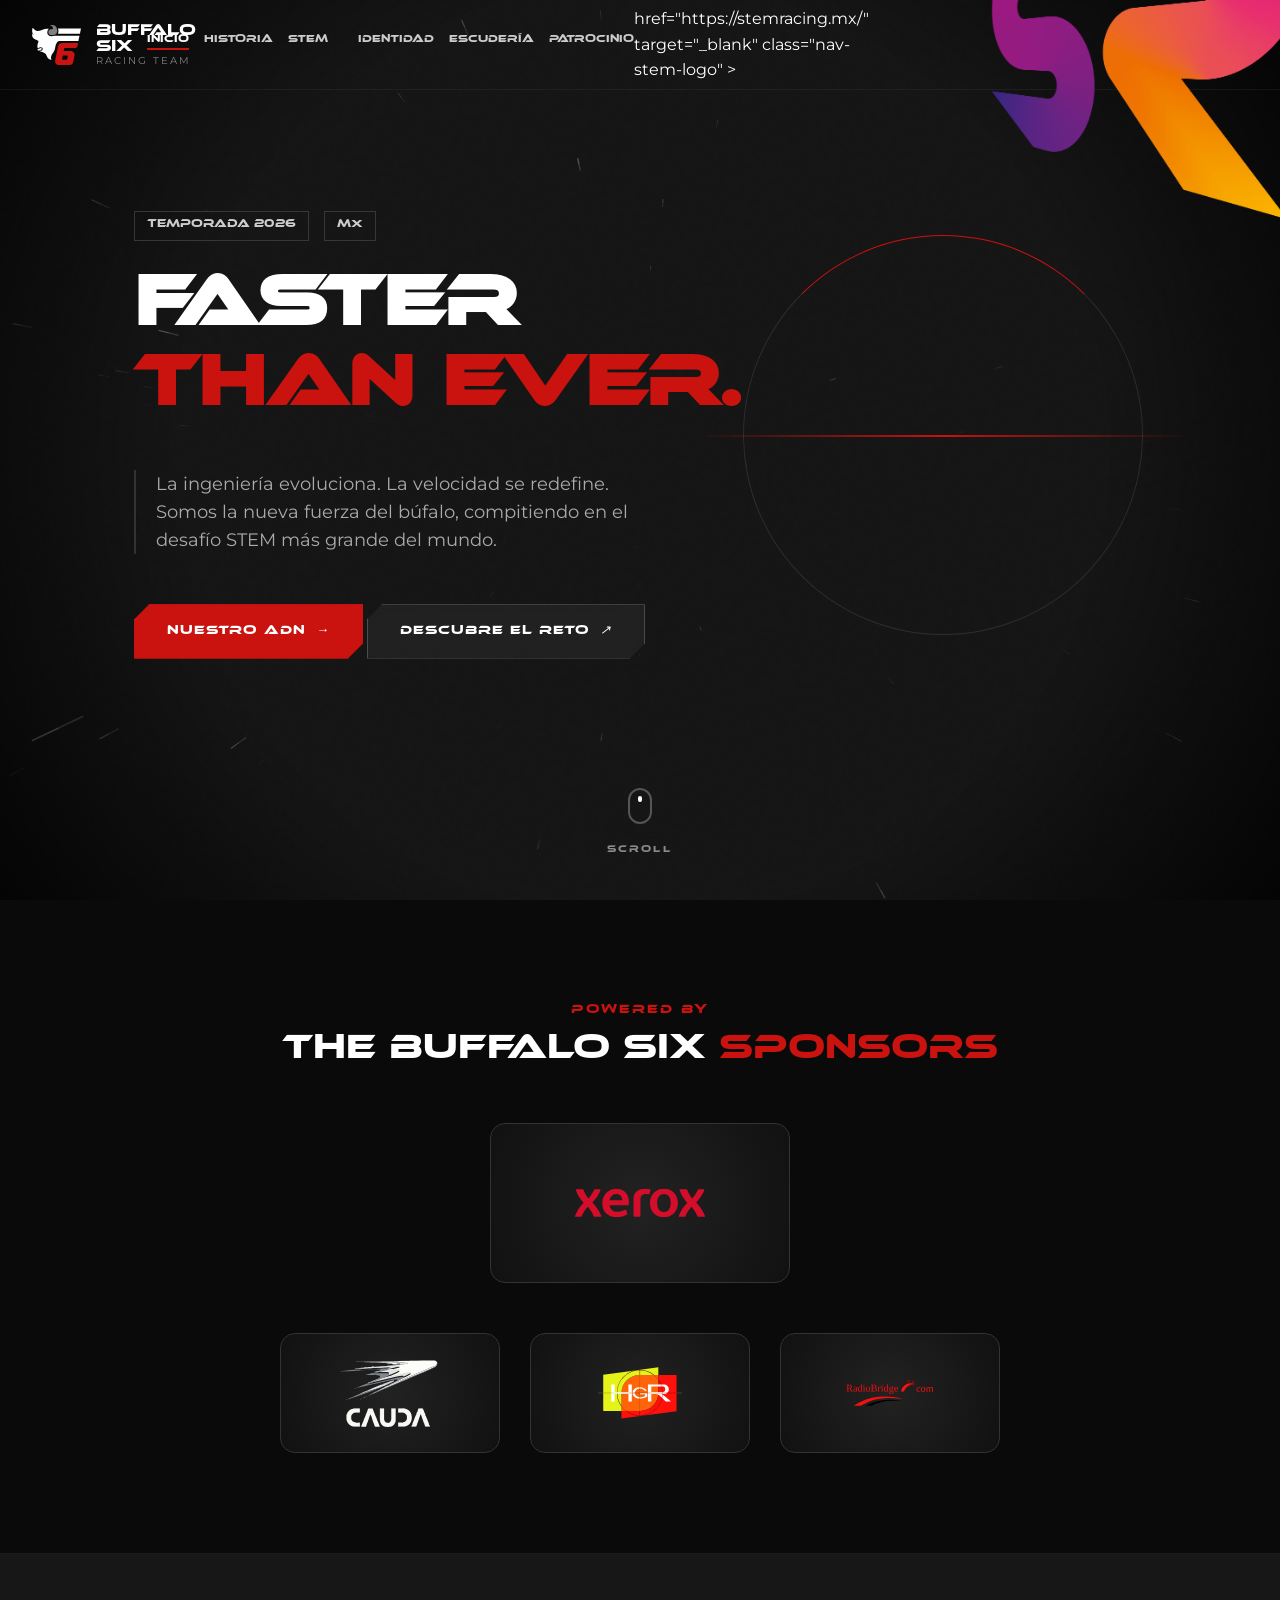
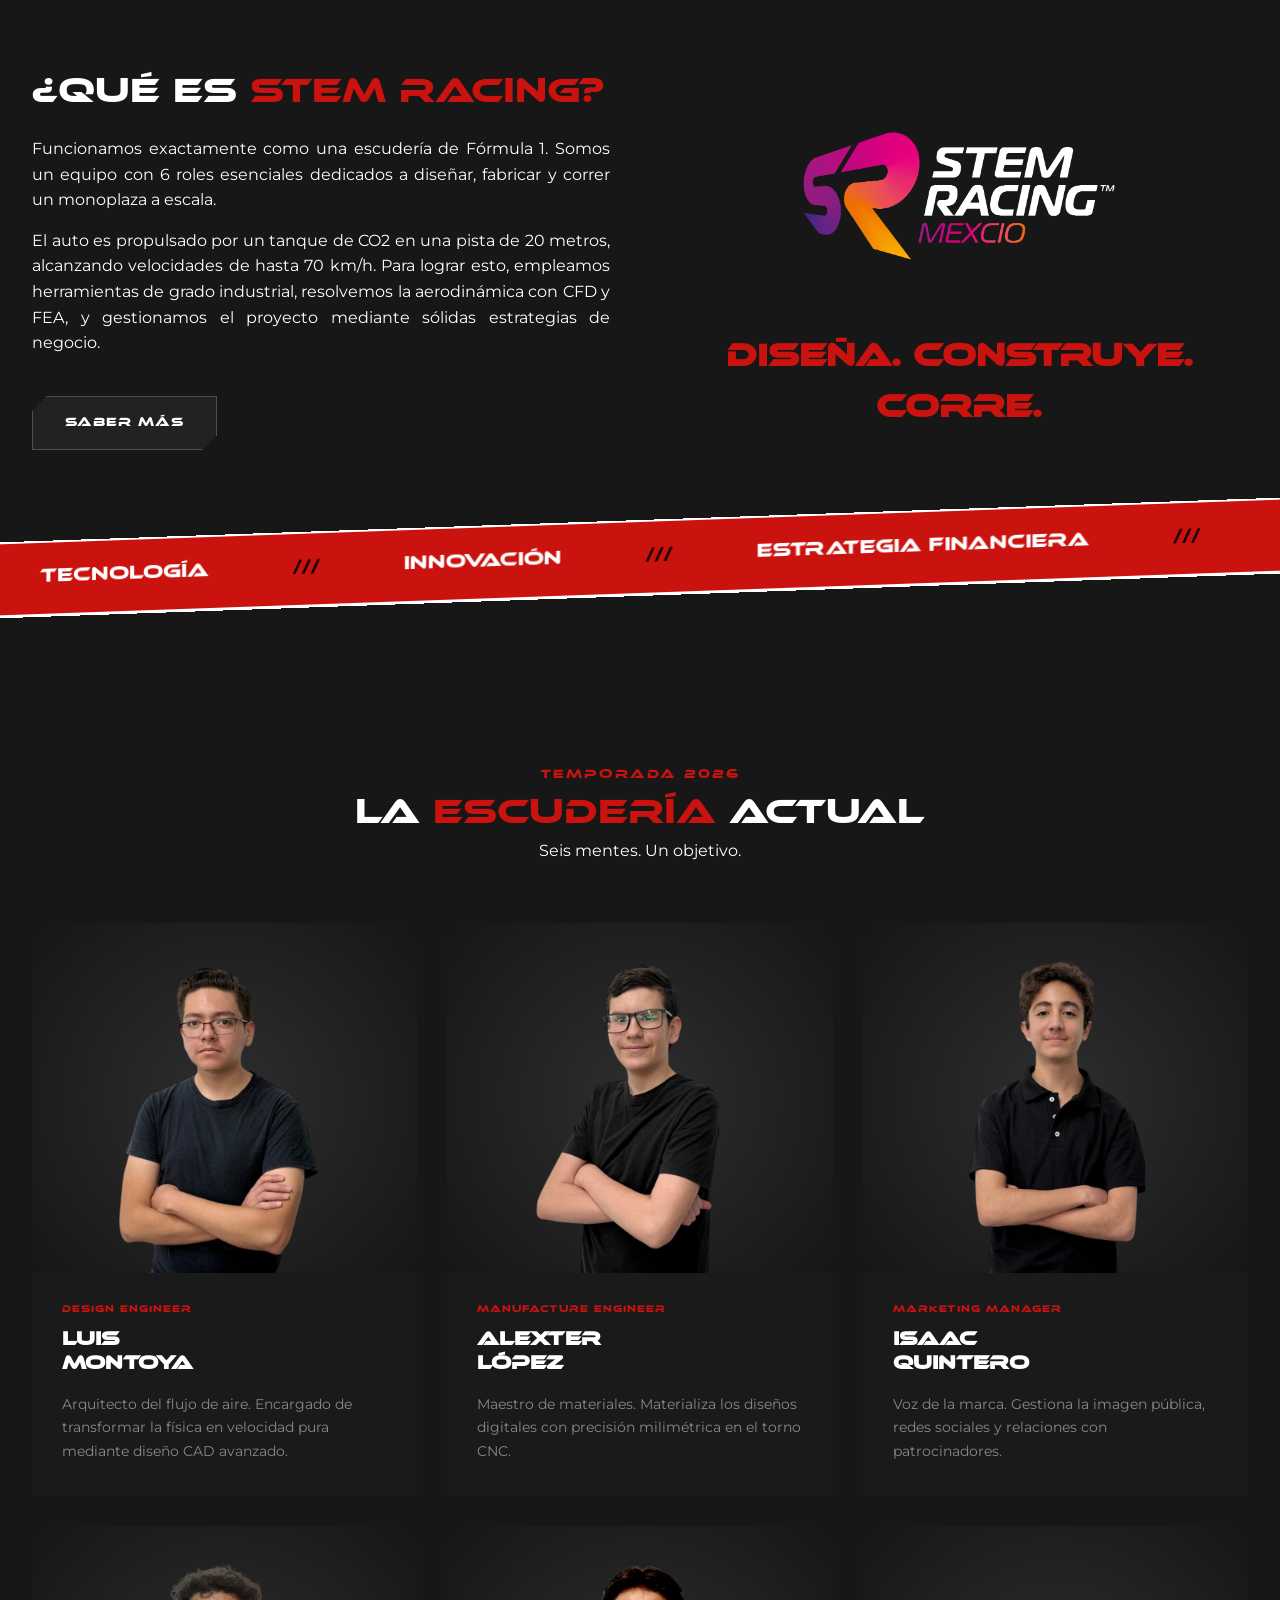
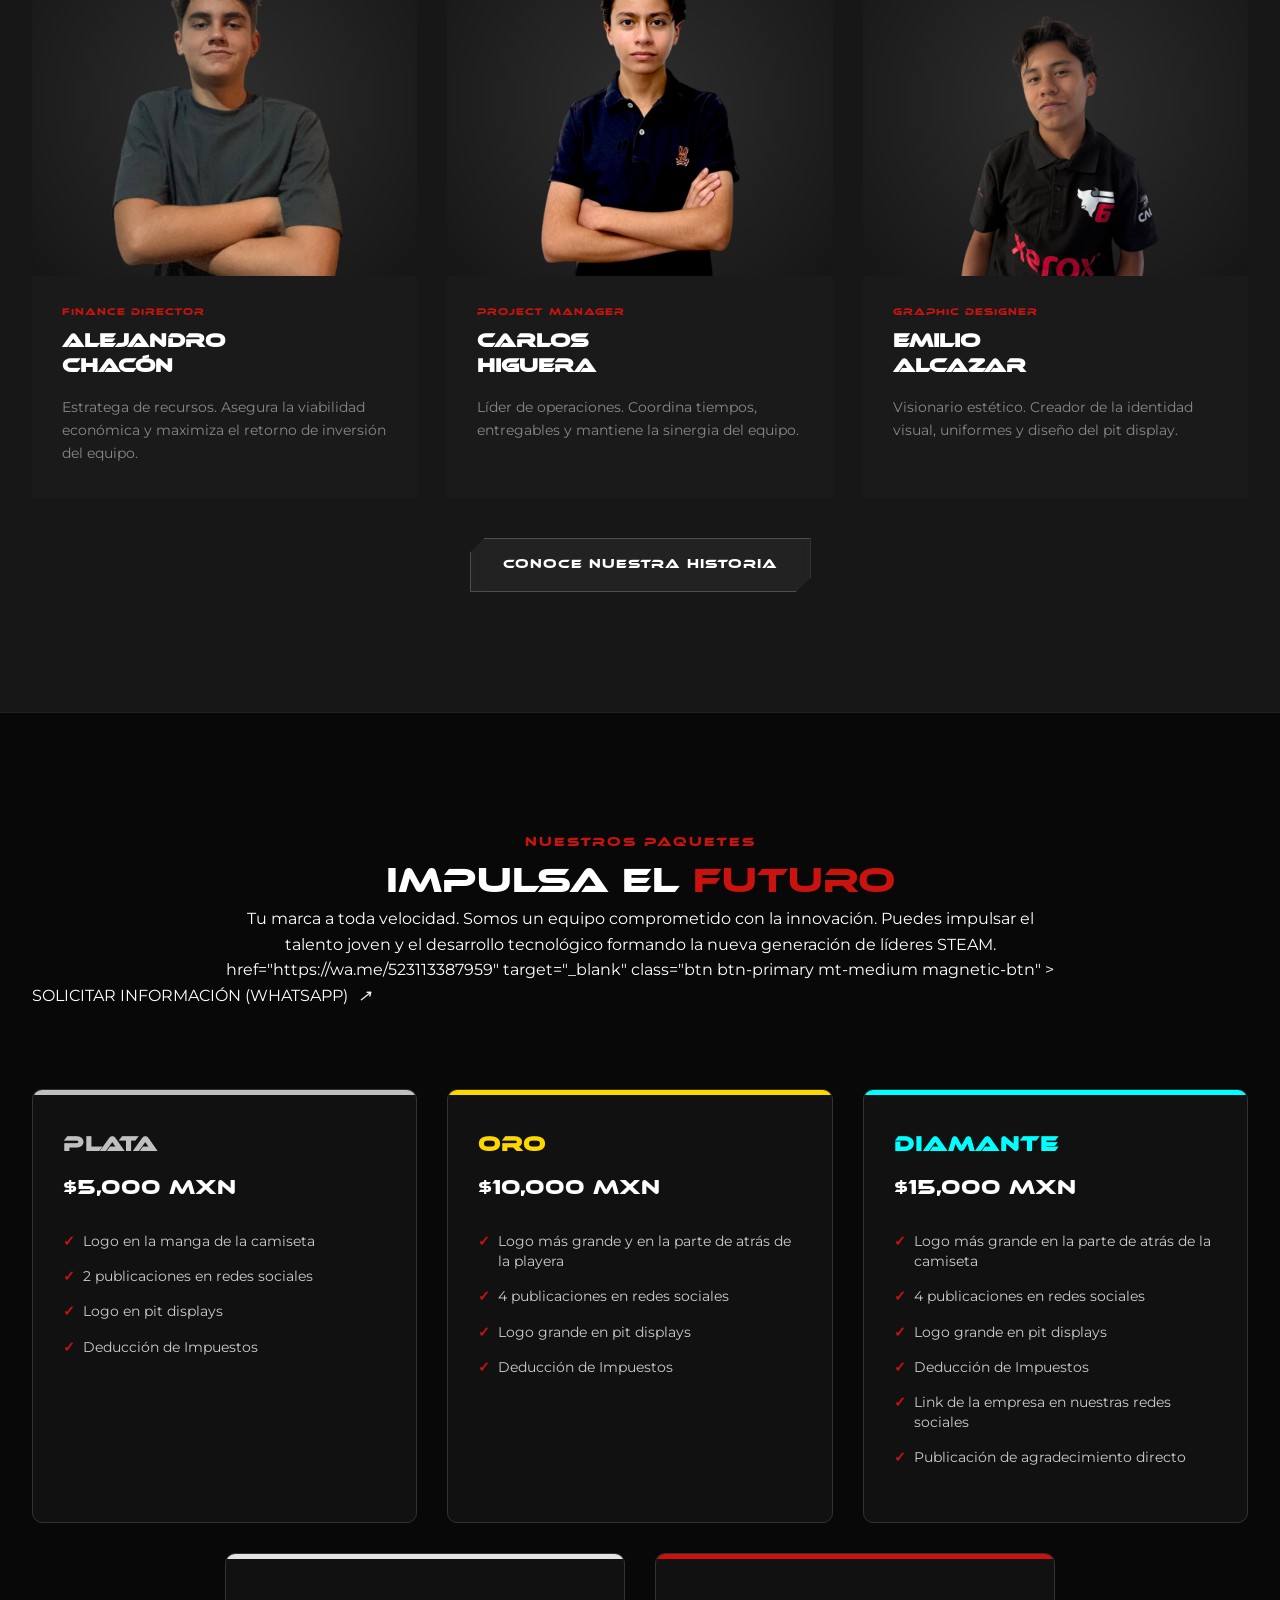
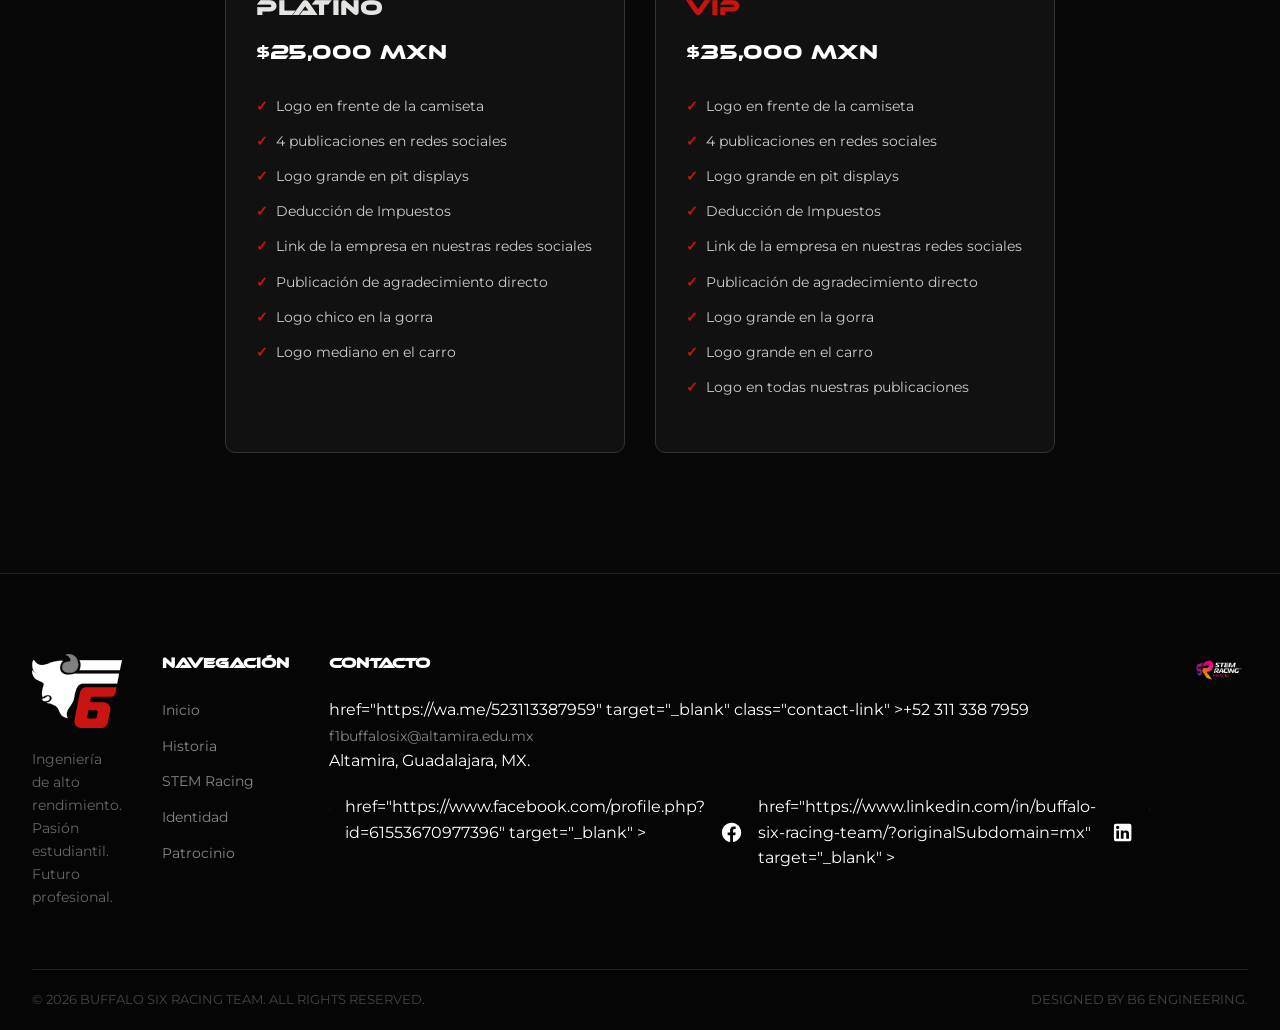
==== commit d7ebafde: "Update index.html" ====
--- a/index.html
+++ b/index.html
@@ -11,8 +11,7 @@
       name="description"
       content="Buffalo Six Racing Team - Temporada 2026. Ingeniería de precisión, velocidad y pasión."
     />
-    <meta name="theme-color" content="
-#181717" />
+    <meta name="theme-color" content="#181717" />
     <title>Buffalo Six | Season 2026</title>
     <link rel="icon" href="ICO.ico" />
     <link rel="preconnect" href="https://fonts.googleapis.com" />
@@ -97,7 +96,7 @@
               >
             </li>
           </ul>
-
+          
             href="https://stemracing.mx/"
             target="_blank"
             class="nav-stem-logo"
@@ -420,7 +419,7 @@
                 innovación. Puedes impulsar el talento joven y el desarrollo
                 tecnológico formando la nueva generación de líderes STEAM.
               </p>
-
+              
                 href="https://wa.me/523113387959"
                 target="_blank"
                 class="btn btn-primary mt-medium magnetic-btn"
@@ -539,7 +538,7 @@
             </div>
             <div class="footer-contact">
               <h4>CONTACTO</h4>
-
+              
                 href="https://wa.me/523113387959"
                 target="_blank"
                 class="contact-link"
@@ -558,7 +557,7 @@
                     />
                   </svg>
                 </a>
-
+                
                   href="https://www.facebook.com/profile.php?id=61553670977396"
                   target="_blank"
                 >
@@ -569,7 +568,7 @@
                     />
                   </svg>
                 </a>
-
+                
                   href="https://www.linkedin.com/in/buffalo-six-racing-team/?originalSubdomain=mx"
                   target="_blank"
                 >
--- a/style.css
+++ b/style.css
@@ -6,23 +6,15 @@
     font-display: swap;
 }
 :root {
-    --color-black: 
-#181717;
-    --color-black-soft: 
-#1e1e1e;
-    --color-black-deep: 
-#0a0a0a;
-    --color-red: 
-#CA130F;
+    --color-black: #181717;
+    --color-black-soft: #1e1e1e;
+    --color-black-deep: #0a0a0a;
+    --color-red: #CA130F;
     --color-red-dim: rgba(202, 19, 15, 0.1);
-    --color-white: 
-#FFFFFF;
-    --color-gray-light: 
-#CCCCCC;
-    --color-gray-mid: 
-#808080;
-    --color-gray-dark: 
-#373737;
+    --color-white: #FFFFFF;
+    --color-gray-light: #CCCCCC;
+    --color-gray-mid: #808080;
+    --color-gray-dark: #373737;
     --font-display: 'Ethnocentric', sans-serif;
     --font-body: 'Montserrat', sans-serif;
     --container-width: 1280px;
@@ -209,9 +201,7 @@
     animation: scrollMouse 2s infinite;
 }
 .scroll-txt { font-family: var(--font-display); font-size: 0.6rem; letter-spacing: 2px; opacity: 0.5; }
-.current-sponsors-section { background: 
-#0a0a0a; padding: 100px 0; border-bottom: 1px solid 
-#1a1a1a; }
+.current-sponsors-section { background: #0a0a0a; padding: 100px 0; border-bottom: 1px solid #1a1a1a; }
 .sponsors-display { display: flex; flex-direction: column; align-items: center; gap: 50px; margin-top: 50px; }
 .sponsor-plate {
     background: radial-gradient(circle at center, #222 0%, #111 100%);
@@ -235,14 +225,11 @@
 .ticker-item { display: inline-block; padding: 0 40px; font-family: var(--font-display); font-size: 1.2rem; }
 .ticker-item.separator { color: #000; }
 .team-grid { display: grid; grid-template-columns: repeat(3, 1fr); gap: 30px; margin-top: 60px; }
-.member-card { background: 
-#1a1a1a; transition: transform 0.4s ease; cursor: pointer; }
+.member-card { background: #1a1a1a; transition: transform 0.4s ease; cursor: pointer; }
 .member-card:hover { transform: translateY(-10px); }
 .member-visual { 
     height: 350px; 
-    background: radial-gradient(circle at center, 
-#2e2e2e 0%, 
-#161616 100%); 
+    background: radial-gradient(circle at center, #2e2e2e 0%, #161616 100%); 
     position: relative; 
     overflow: hidden; 
     display: flex; 
@@ -258,8 +245,7 @@
     transition: transform 0.4s ease; 
 }
 .member-card:hover .member-img { transform: scale(1.03); }
-.member-content { padding: 30px; border-bottom: 3px solid transparent; transition: 0.3s; background: 
-#1a1a1a; position: relative; z-index: 3;}
+.member-content { padding: 30px; border-bottom: 3px solid transparent; transition: 0.3s; background: #1a1a1a; position: relative; z-index: 3;}
 .member-card:hover .member-content { border-bottom-color: var(--color-red); }
 .member-role { font-family: var(--font-display); color: var(--color-red); font-size: 0.6rem; letter-spacing: 1px; display: block; margin-bottom: 10px; }
 .member-name { font-family: var(--font-display); font-size: 1.2rem; line-height: 1.3; margin-bottom: 15px; }
@@ -275,8 +261,7 @@
 .phase { font-family: var(--font-display); color: var(--color-red); font-size: 0.7rem; margin-bottom: 5px; display: block; }
 .timeline-content h3 { font-family: var(--font-display); font-size: 1rem; margin-bottom: 10px; }
 .timeline-content p { font-size: 0.9rem; color: #aaa; }
-.sponsorship-section { background: 
-#080808; border-top: 1px solid #222; }
+.sponsorship-section { background: #080808; border-top: 1px solid #222; }
 .packages-grid {
     display: flex;
     flex-wrap: wrap;
@@ -298,31 +283,22 @@
 }
 .package-card:hover { transform: translateY(-10px); }
 .package-card::before { content: ''; position: absolute; top: 0; left: 0; width: 100%; height: 5px; }
-.package-plata::before { background: 
-#C0C0C0; }
-.package-oro::before { background: 
-#FFD700; }
-.package-diamante::before { background: 
-#00FFFF; }
-.package-platino::before { background: 
-#E5E4E2; }
+.package-plata::before { background: #C0C0C0; }
+.package-oro::before { background: #FFD700; }
+.package-diamante::before { background: #00FFFF; }
+.package-platino::before { background: #E5E4E2; }
 .package-vip::before { background: var(--color-red); }
 .package-card h3 { font-family: var(--font-display); font-size: 1.3rem; margin-bottom: 10px; letter-spacing: 1px;}
-.package-plata h3 { color: 
-#C0C0C0; }
-.package-oro h3 { color: 
-#FFD700; }
-.package-diamante h3 { color: 
-#00FFFF; }
-.package-platino h3 { color: 
-#E5E4E2; }
+.package-plata h3 { color: #C0C0C0; }
+.package-oro h3 { color: #FFD700; }
+.package-diamante h3 { color: #00FFFF; }
+.package-platino h3 { color: #E5E4E2; }
 .package-vip h3 { color: var(--color-red); }
 .package-price { font-family: var(--font-display); font-size: 1.3rem; margin-bottom: 25px; color: #fff; }
 .package-card ul { list-style: none; margin: 0; padding: 0; }
 .package-card li { font-size: 0.9rem; color: #ccc; margin-bottom: 15px; padding-left: 20px; position: relative; line-height: 1.4; }
 .package-card li::before { content: '✓'; position: absolute; left: 0; color: var(--color-red); font-weight: bold; }
-.subpage-header { padding: 160px 0 100px; text-align: center; background: radial-gradient(circle at center, 
-#1a1a1a 0%, #000 100%); }
+.subpage-header { padding: 160px 0 100px; text-align: center; background: radial-gradient(circle at center, #1a1a1a 0%, #000 100%); }
 .header-content { display: flex; flex-direction: column; align-items: center; gap: 20px; }
 .page-tag { display: inline-block; border: 1px solid var(--color-red); color: var(--color-red); padding: 5px 15px; font-family: var(--font-display); font-size: 0.7rem; }
 .page-title { font-size: 3rem; line-height: 1.1; margin-bottom: 0; }
@@ -333,8 +309,7 @@
 .glow-circle { position: absolute; width: 250px; height: 250px; background: var(--color-red); border-radius: 50%; filter: blur(80px); opacity: 0.3; animation: pulse 4s infinite; }
 .hero-logo-large { position: relative; z-index: 2; max-height: 220px; transition: 0.4s; }
 .brand-showcase:hover .hero-logo-large { transform: scale(1.05); }
-.construction-display { background: 
-#0f0f0f; border: 1px solid #333; padding: 20px; }
+.construction-display { background: #0f0f0f; border: 1px solid #333; padding: 20px; }
 .construction-svg { width: 100%; height: auto; }
 .color-grid-expanded { display: grid; grid-template-columns: repeat(4, 1fr); gap: 20px; margin-top: 50px; }
 .swatch { height: 120px; position: relative; display: flex; align-items: flex-end; padding: 10px; }
@@ -355,8 +330,7 @@
 .arrows-preview { gap: 5px; }
 .arrow-shape { width: 20px; height: 30px; background: var(--color-red); clip-path: polygon(0 20%, 60% 20%, 60% 0, 100% 50%, 60% 100%, 60% 80%, 0 80%); }
 .logo-preview img { height: 60px; }
-.footer { background: 
-#050505; border-top: 1px solid #222; padding: 80px 0 20px; }
+.footer { background: #050505; border-top: 1px solid #222; padding: 80px 0 20px; }
 .footer-top { display: grid; grid-template-columns: 1.5fr 1fr 1fr 1fr; gap: 40px; margin-bottom: 60px; }
 .footer-brand img { width: 150px; margin-bottom: 20px; }
 .footer-brand p { color: #666; font-size: 0.9rem; max-width: 300px; }
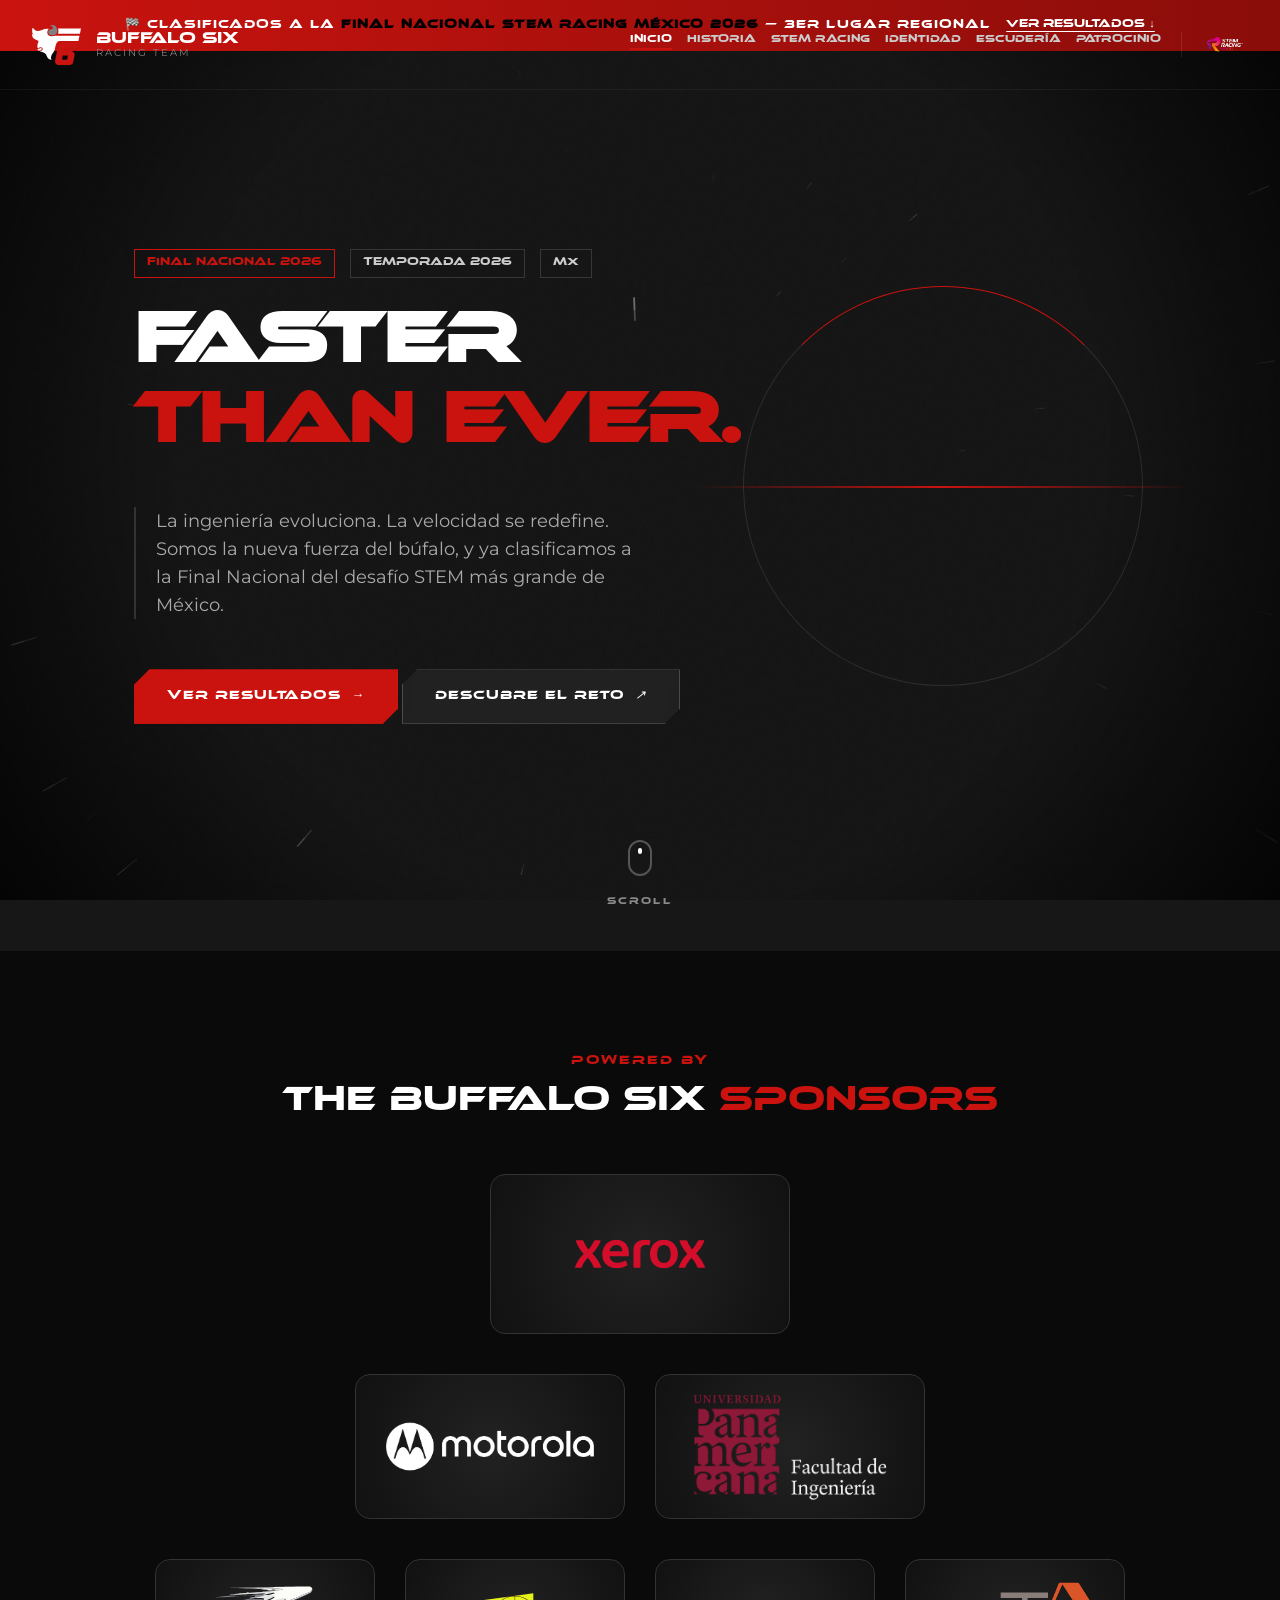
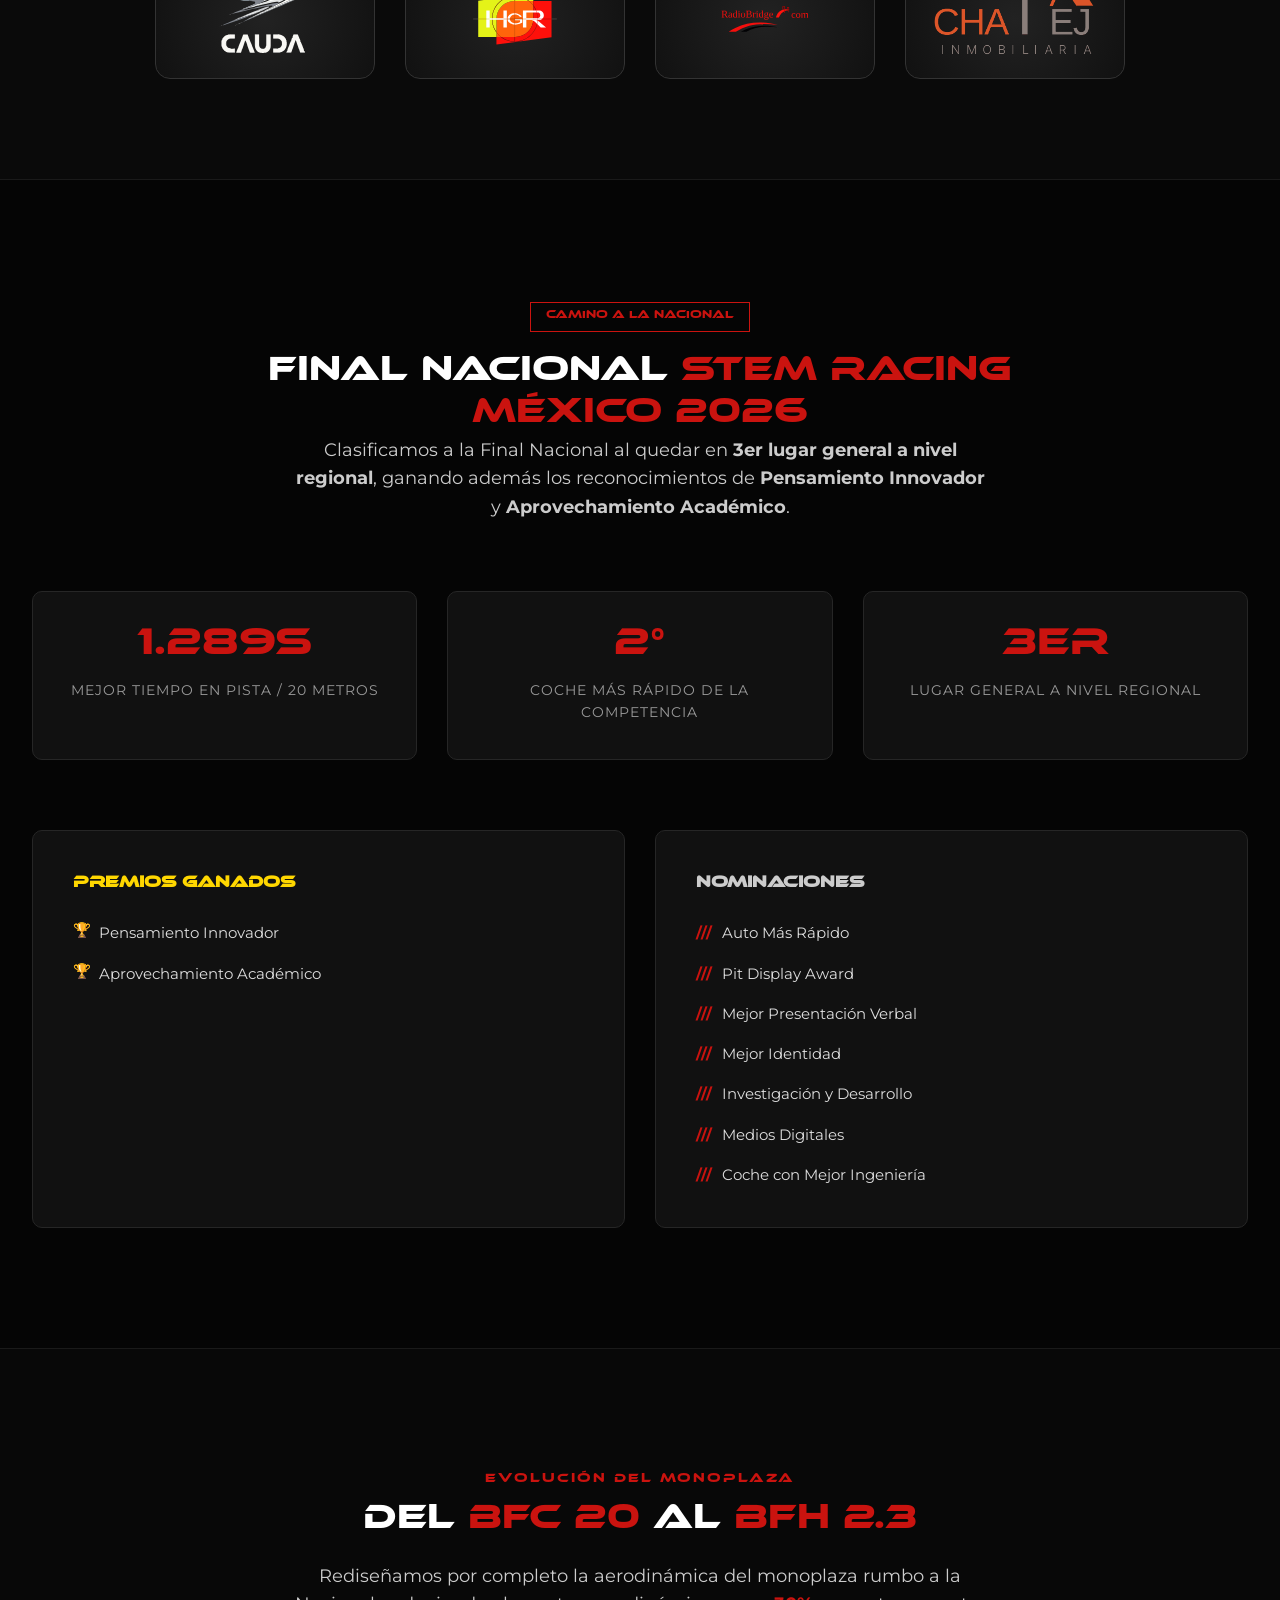
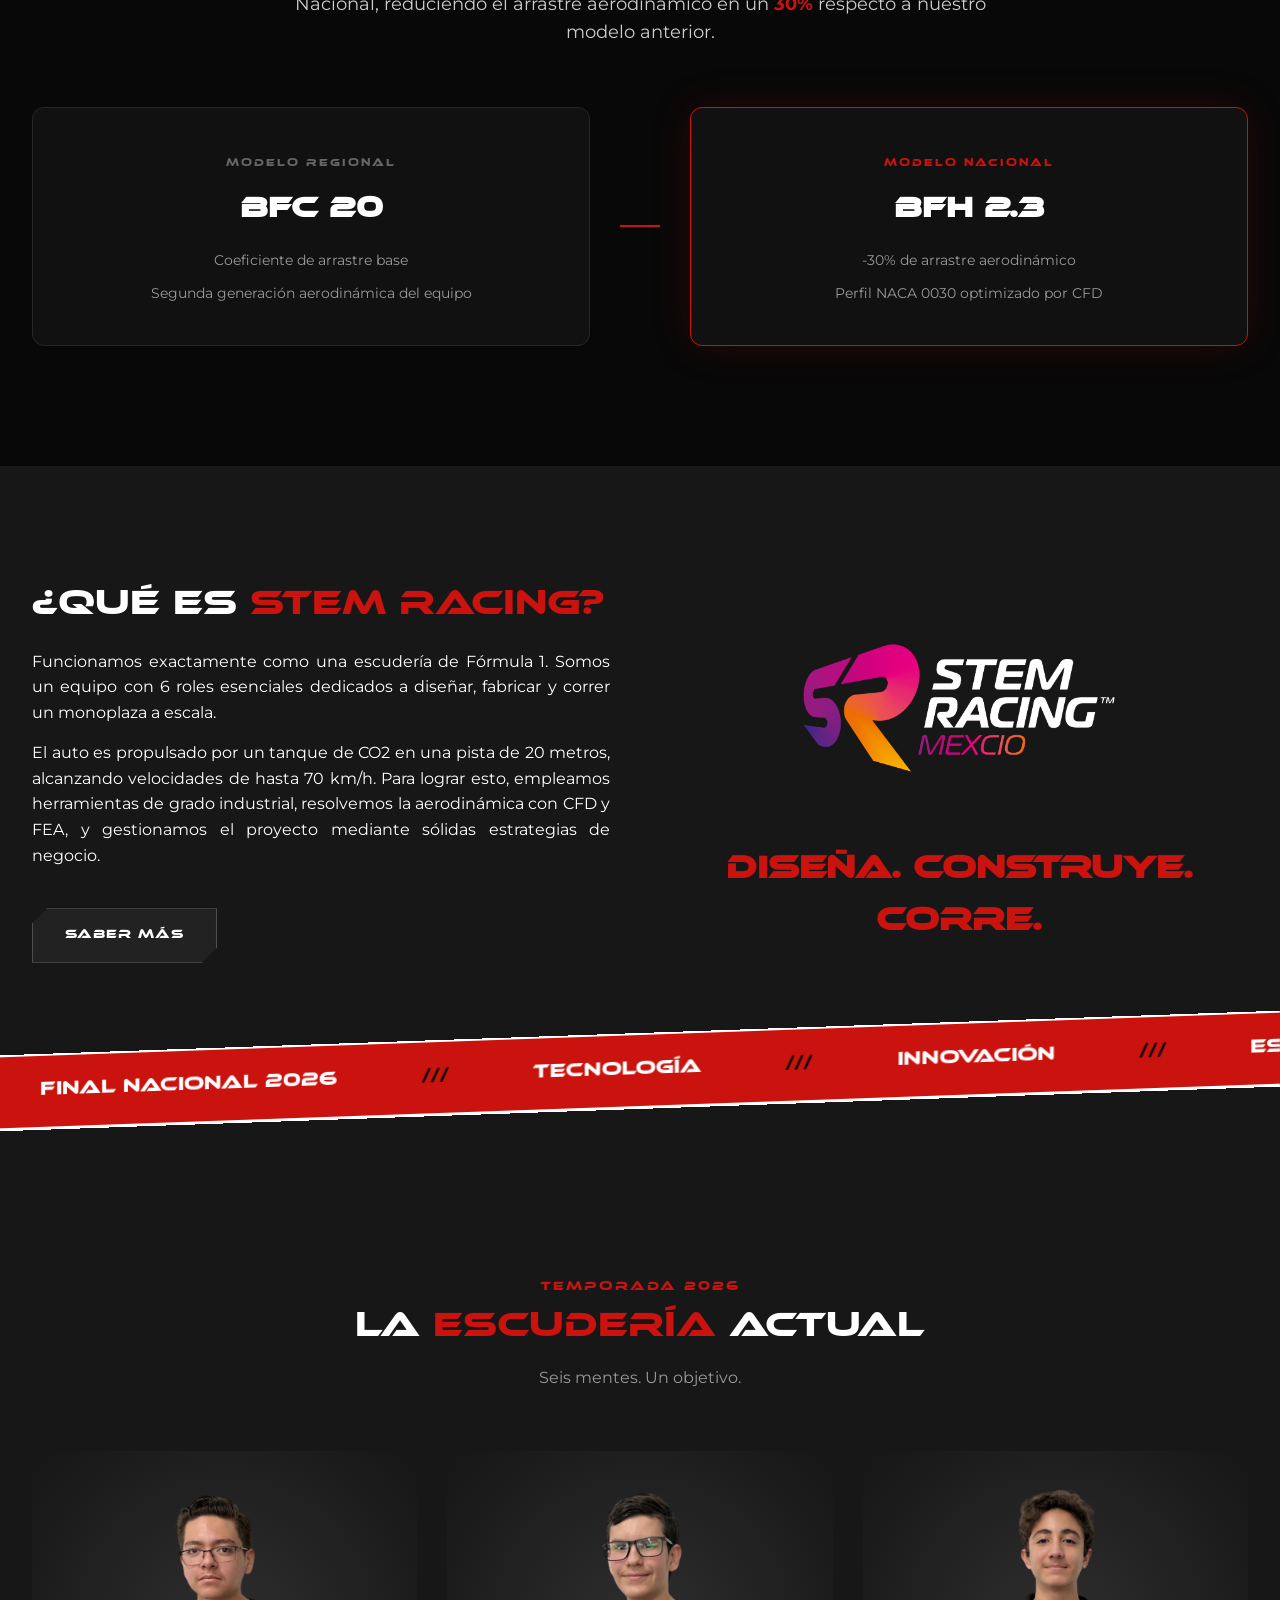
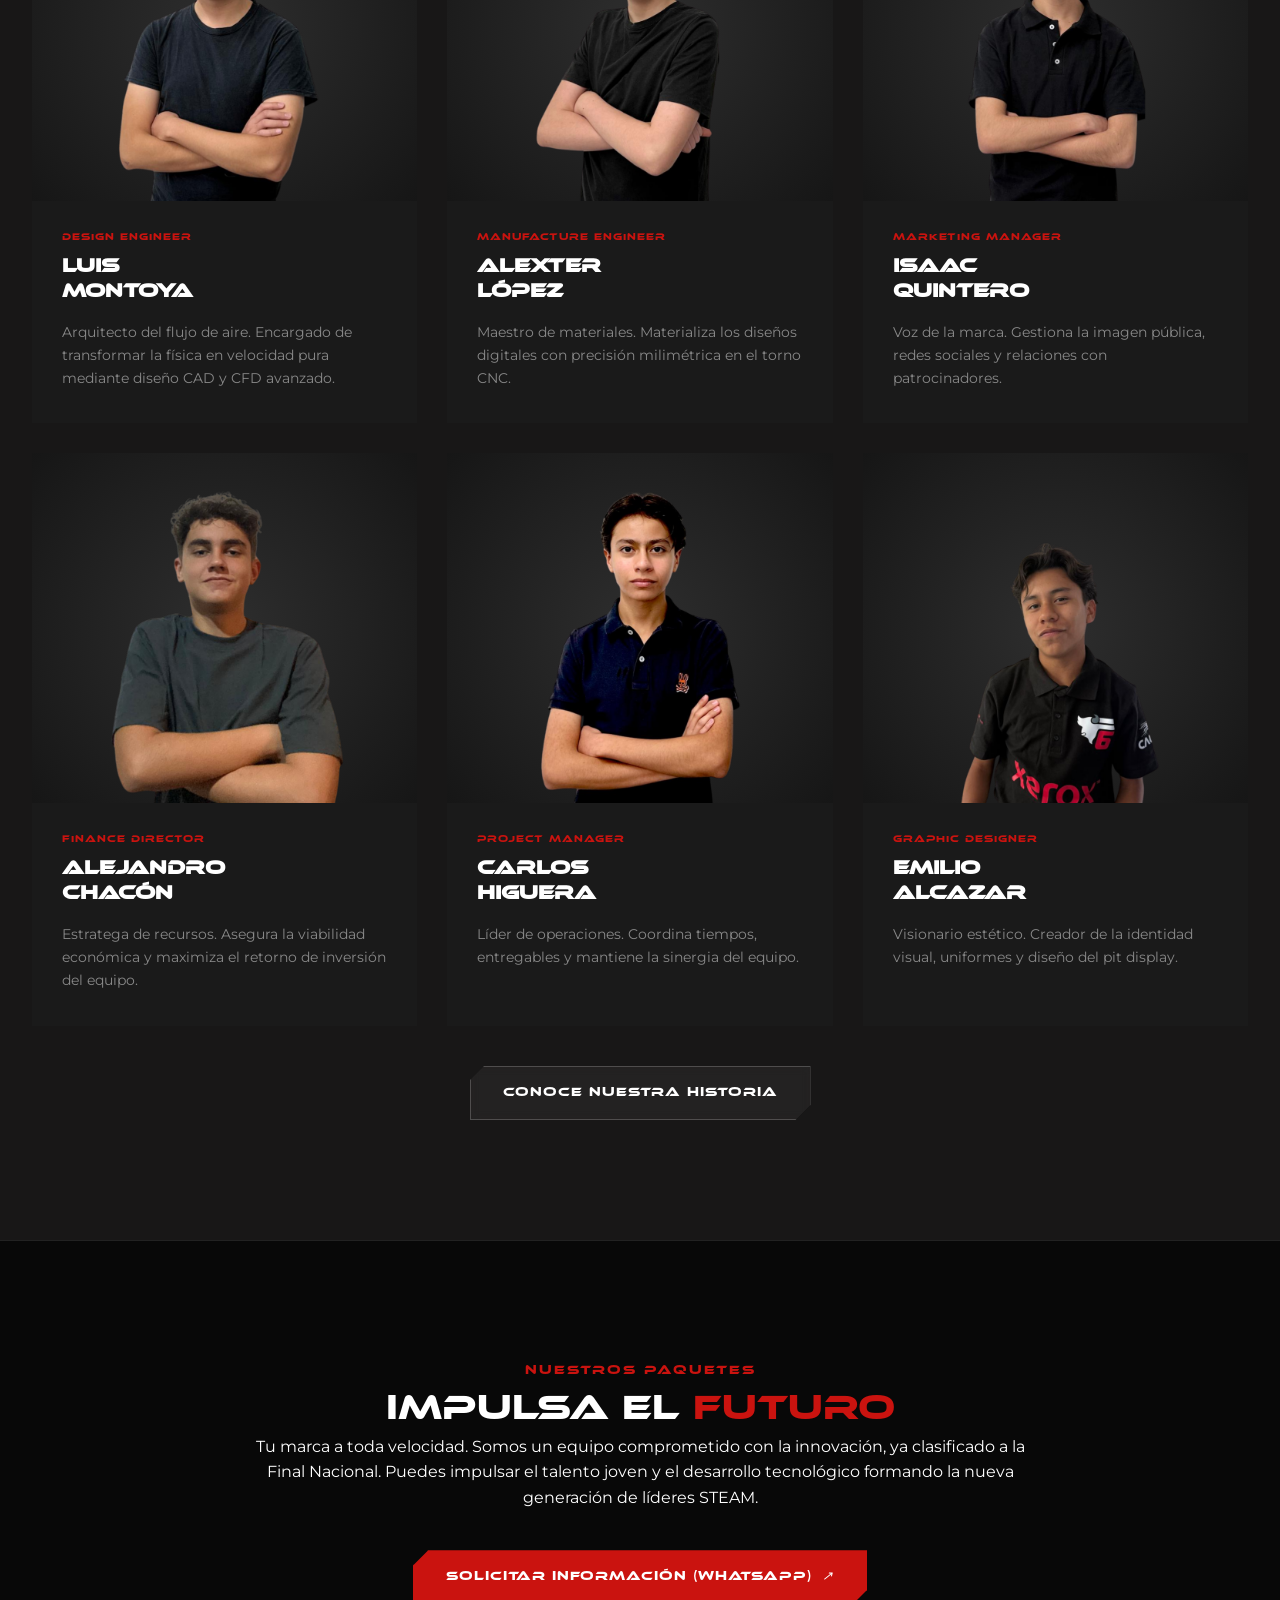
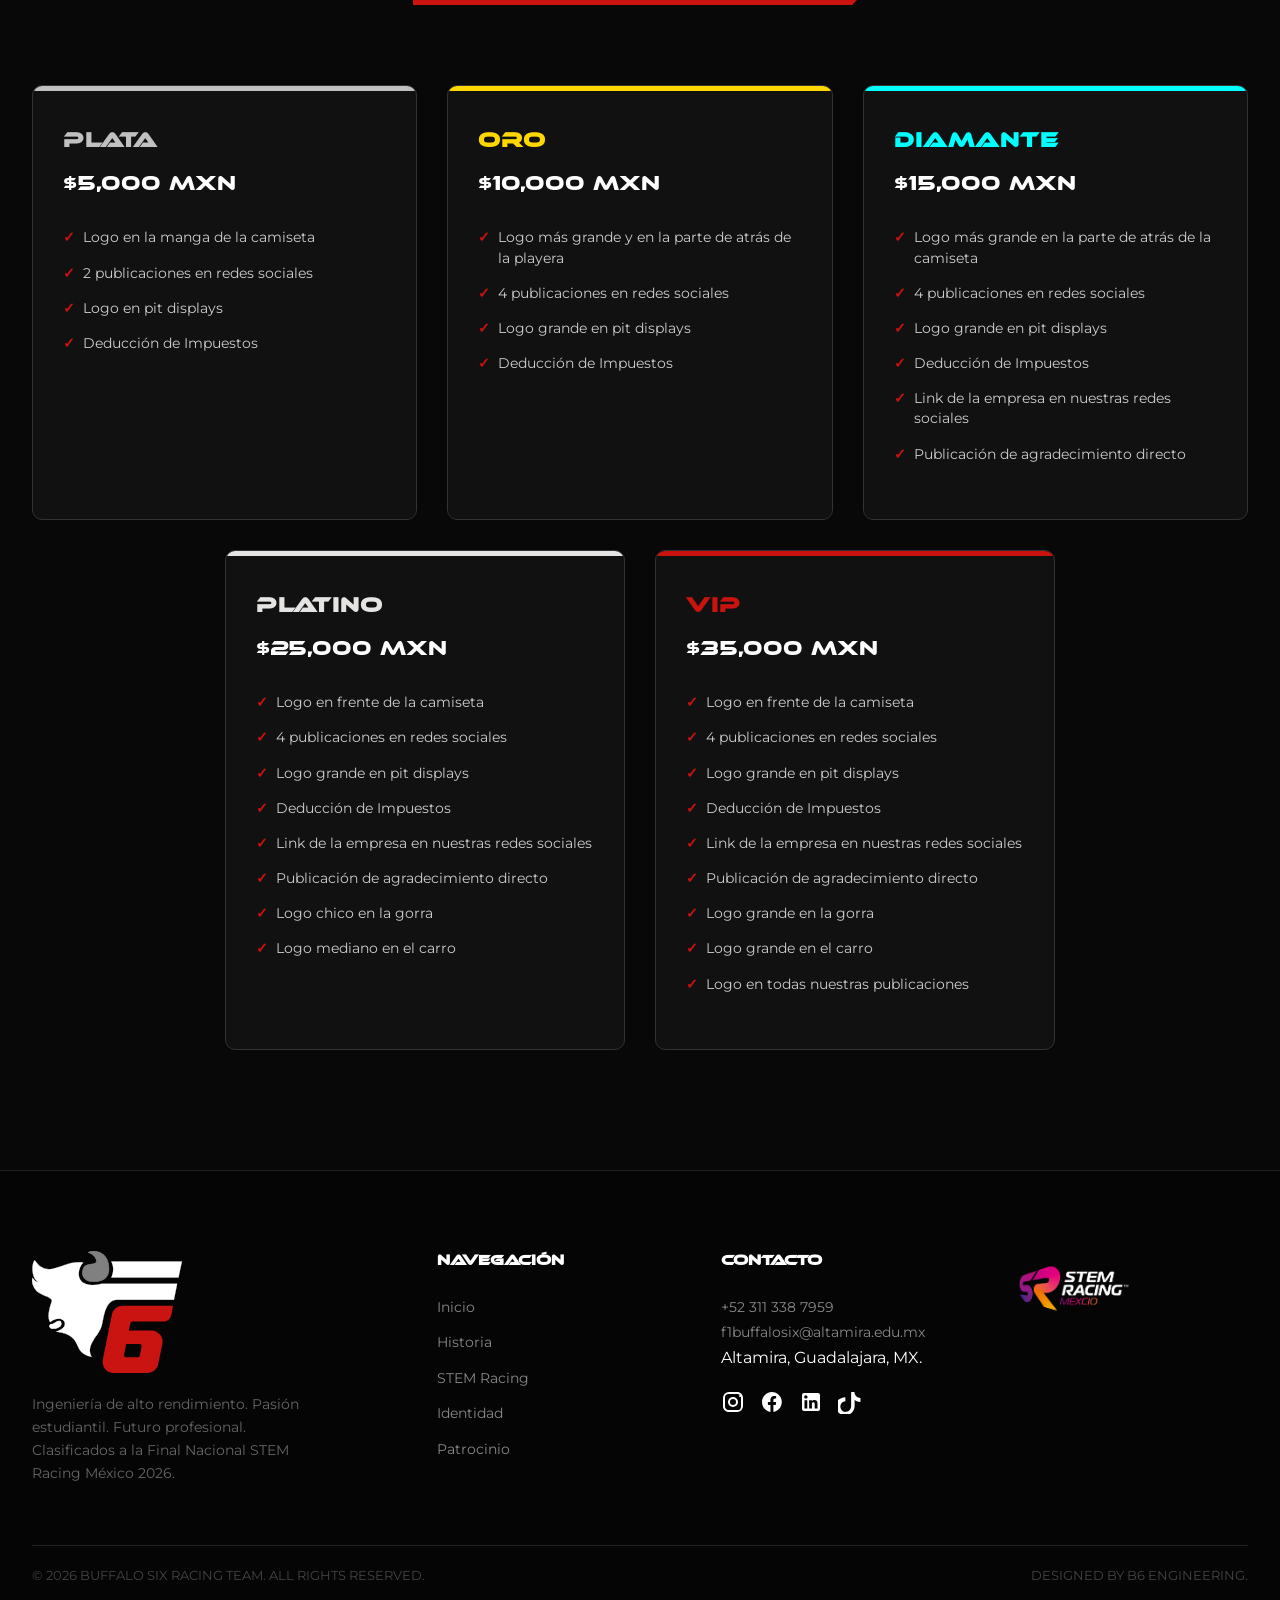
==== commit d90dd156: "Add files via upload" ====
--- a/index.html
+++ b/index.html
@@ -9,10 +9,10 @@
     <meta http-equiv="X-UA-Compatible" content="IE=edge" />
     <meta
       name="description"
-      content="Buffalo Six Racing Team - Temporada 2026. Ingeniería de precisión, velocidad y pasión."
+      content="Buffalo Six Racing Team - Clasificados a la Final Nacional STEM Racing México 2026. Ingeniería de precisión, velocidad y pasión."
     />
     <meta name="theme-color" content="#181717" />
-    <title>Buffalo Six | Season 2026</title>
+    <title>Buffalo Six | Final Nacional 2026</title>
     <link rel="icon" href="ICO.ico" />
     <link rel="preconnect" href="https://fonts.googleapis.com" />
     <link rel="preconnect" href="https://fonts.gstatic.com" crossorigin />
@@ -96,7 +96,7 @@
               >
             </li>
           </ul>
-          
+          <a
             href="https://stemracing.mx/"
             target="_blank"
             class="nav-stem-logo"
@@ -142,11 +142,22 @@
         </div>
       </div>
     </div>
+    <div class="qualifier-banner">
+      <div class="container">
+        <span class="qualifier-banner-text"
+          >🏁 CLASIFICADOS A LA <strong>FINAL NACIONAL STEM RACING MÉXICO 2026</strong> — 3ER LUGAR REGIONAL</span
+        >
+        <a href="#results" class="qualifier-banner-link">VER RESULTADOS ↓</a>
+      </div>
+    </div>
     <main id="main-content">
       <header id="hero" class="section hero-section">
         <div class="container hero-container">
           <div class="hero-text-content">
             <div class="hero-meta" data-reveal="fade-down">
+              <span class="season-badge badge-highlight"
+                >FINAL NACIONAL 2026</span
+              >
               <span class="season-badge">TEMPORADA 2026</span>
               <span class="location-badge">MX</span>
             </div>
@@ -164,13 +175,13 @@
             </h1>
             <p class="hero-description" data-reveal="fade-up" data-delay="400">
               La ingeniería evoluciona. La velocidad se redefine. Somos la nueva
-              fuerza del búfalo, compitiendo en el desafío STEM más grande del
-              mundo.
+              fuerza del búfalo, y ya clasificamos a la Final Nacional del
+              desafío STEM más grande de México.
             </p>
             <div class="hero-cta-group" data-reveal="fade-up" data-delay="600">
-              <a href="identity.html" class="btn btn-primary magnetic-btn">
+              <a href="#results" class="btn btn-primary magnetic-btn">
                 <span class="btn-content"
-                  >NUESTRO ADN <i class="arrow-right">→</i></span
+                  >VER RESULTADOS <i class="arrow-right">→</i></span
                 >
               </a>
               <a href="stem.html" class="btn btn-glass magnetic-btn">
@@ -205,6 +216,18 @@
               <img src="logo_xerox_vectorizado.svg" alt="Xerox" />
             </div>
             <div
+              class="featured-sponsors"
+              data-reveal="fade-up"
+              data-delay="250"
+            >
+              <div class="sponsor-plate">
+                <img src="Motorola_Logo_White.png" alt="Motorola" />
+              </div>
+              <div class="sponsor-plate">
+                <img src="Up facultad de ing.png" alt="UP Facultad de Ingeniería" />
+              </div>
+            </div>
+            <div
               class="secondary-sponsors"
               data-reveal="fade-up"
               data-delay="300"
@@ -218,6 +241,92 @@
               <div class="sponsor-plate">
                 <img src="logo_radiobridge_vectorizado.svg" alt="RadioBridge" />
               </div>
+              <div class="sponsor-plate">
+                <img src="logo_chatej_vectorizado_curvas.svg" alt="Chatej" />
+              </div>
+            </div>
+          </div>
+        </div>
+      </section>
+      <section id="results" class="section results-section">
+        <div class="container">
+          <div class="results-banner">
+            <span class="page-tag" data-reveal="fade-up">CAMINO A LA NACIONAL</span>
+            <h2 class="section-title" data-reveal="fade-up" data-delay="100">
+              FINAL NACIONAL <span class="text-red">STEM RACING MÉXICO 2026</span>
+            </h2>
+            <p class="page-lead mt-medium" data-reveal="fade-up" data-delay="150">
+              Clasificamos a la Final Nacional al quedar en <strong>3er lugar
+              general a nivel regional</strong>, ganando además los
+              reconocimientos de <strong>Pensamiento Innovador</strong> y
+              <strong>Aprovechamiento Académico</strong>.
+            </p>
+          </div>
+          <div class="results-stats-grid">
+            <div class="stat-card" data-reveal="fade-up">
+              <div class="stat-value">1.289s</div>
+              <div class="stat-label">Mejor tiempo en pista / 20 metros</div>
+            </div>
+            <div class="stat-card" data-reveal="fade-up" data-delay="100">
+              <div class="stat-value">2°</div>
+              <div class="stat-label">Coche más rápido de la competencia</div>
+            </div>
+            <div class="stat-card" data-reveal="fade-up" data-delay="200">
+              <div class="stat-value">3er</div>
+              <div class="stat-label">Lugar general a nivel regional</div>
+            </div>
+          </div>
+          <div class="awards-grid">
+            <div class="award-panel won" data-reveal="fade-right">
+              <h3>PREMIOS GANADOS</h3>
+              <ul class="award-list">
+                <li>Pensamiento Innovador</li>
+                <li>Aprovechamiento Académico</li>
+              </ul>
+            </div>
+            <div class="award-panel nominated" data-reveal="fade-left">
+              <h3>NOMINACIONES</h3>
+              <ul class="award-list">
+                <li>Auto Más Rápido</li>
+                <li>Pit Display Award</li>
+                <li>Mejor Presentación Verbal</li>
+                <li>Mejor Identidad</li>
+                <li>Investigación y Desarrollo</li>
+                <li>Medios Digitales</li>
+                <li>Coche con Mejor Ingeniería</li>
+              </ul>
+            </div>
+          </div>
+        </div>
+      </section>
+      <section class="section car-evolution-section">
+        <div class="container">
+          <div class="center">
+            <span class="section-subtitle" data-reveal="fade-up">EVOLUCIÓN DEL MONOPLAZA</span>
+            <h2 class="section-title" data-reveal="fade-up" data-delay="100">
+              DEL <span class="text-red">BFC 20</span> AL <span class="text-red">BFH 2.3</span>
+            </h2>
+            <p class="page-lead mt-medium" data-reveal="fade-up" data-delay="150" style="margin: 20px auto 0">
+              Rediseñamos por completo la aerodinámica del monoplaza rumbo a la
+              Nacional, reduciendo el arrastre aerodinámico en un
+              <strong class="text-red">30%</strong> respecto a nuestro modelo anterior.
+            </p>
+          </div>
+          <div class="car-compare">
+            <div class="car-compare-item" data-reveal="fade-right">
+              <span class="car-tag">MODELO REGIONAL</span>
+              <h3 class="car-name">BFC 20</h3>
+              <p class="car-metric">Coeficiente de arrastre base</p>
+              <p class="car-metric">Segunda generación aerodinámica del equipo</p>
+            </div>
+            <div class="vs-divider" data-reveal="zoom-in">
+              <span class="arrow-line"></span>
+            </div>
+            <div class="car-compare-item new-model" data-reveal="fade-left">
+              <span class="car-tag">MODELO NACIONAL</span>
+              <h3 class="car-name">BFH 2.3</h3>
+              <p class="car-metric text-red">-30% de arrastre aerodinámico</p>
+              <p class="car-metric">Perfil NACA 0030 optimizado por CFD</p>
             </div>
           </div>
         </div>
@@ -268,6 +377,8 @@
       <section class="section stats-ticker-section">
         <div class="ticker-wrap">
           <div class="ticker">
+            <div class="ticker-item">FINAL NACIONAL 2026</div>
+            <div class="ticker-item separator">///</div>
             <div class="ticker-item">TECNOLOGÍA</div>
             <div class="ticker-item separator">///</div>
             <div class="ticker-item">INNOVACIÓN</div>
@@ -277,6 +388,8 @@
             <div class="ticker-item">IDENTIDAD VISUAL</div>
             <div class="ticker-item separator">///</div>
             <div class="ticker-item">GESTIÓN DE PROYECTOS</div>
+            <div class="ticker-item separator">///</div>
+            <div class="ticker-item">FINAL NACIONAL 2026</div>
             <div class="ticker-item separator">///</div>
             <div class="ticker-item">TECNOLOGÍA</div>
             <div class="ticker-item separator">///</div>
@@ -309,7 +422,7 @@
                 <h3 class="member-name">LUIS<br />MONTOYA</h3>
                 <p class="member-bio">
                   Arquitecto del flujo de aire. Encargado de transformar la
-                  física en velocidad pura mediante diseño CAD avanzado.
+                  física en velocidad pura mediante diseño CAD y CFD avanzado.
                 </p>
               </div>
             </article>
@@ -416,10 +529,11 @@
               </h2>
               <p class="lead" style="max-width: 800px; margin: 0 auto">
                 Tu marca a toda velocidad. Somos un equipo comprometido con la
-                innovación. Puedes impulsar el talento joven y el desarrollo
-                tecnológico formando la nueva generación de líderes STEAM.
+                innovación, ya clasificado a la Final Nacional. Puedes impulsar
+                el talento joven y el desarrollo tecnológico formando la nueva
+                generación de líderes STEAM.
               </p>
-              
+              <a
                 href="https://wa.me/523113387959"
                 target="_blank"
                 class="btn btn-primary mt-medium magnetic-btn"
@@ -523,7 +637,8 @@
               <img src="Logo B6 Blanco Sin Fondo.svg" alt="Buffalo Six" />
               <p>
                 Ingeniería de alto rendimiento. Pasión estudiantil. Futuro
-                profesional.
+                profesional. Clasificados a la Final Nacional STEM Racing
+                México 2026.
               </p>
             </div>
             <div class="footer-nav">
@@ -538,7 +653,7 @@
             </div>
             <div class="footer-contact">
               <h4>CONTACTO</h4>
-              
+              <a
                 href="https://wa.me/523113387959"
                 target="_blank"
                 class="contact-link"
@@ -557,7 +672,7 @@
                     />
                   </svg>
                 </a>
-                
+                <a
                   href="https://www.facebook.com/profile.php?id=61553670977396"
                   target="_blank"
                 >
@@ -568,7 +683,7 @@
                     />
                   </svg>
                 </a>
-                
+                <a
                   href="https://www.linkedin.com/in/buffalo-six-racing-team/?originalSubdomain=mx"
                   target="_blank"
                 >
@@ -608,4 +723,4 @@
     </main>
     <script src="script.js"></script>
   </body>
-</html>
+</html>
--- a/style.css
+++ b/style.css
@@ -15,6 +15,7 @@
     --color-gray-light: #CCCCCC;
     --color-gray-mid: #808080;
     --color-gray-dark: #373737;
+    --color-gold: #FFD700;
     --font-display: 'Ethnocentric', sans-serif;
     --font-body: 'Montserrat', sans-serif;
     --container-width: 1280px;
@@ -63,9 +64,12 @@
 }
 .center { text-align: center; }
 .text-red { color: var(--color-red); }
+.text-gold { color: var(--color-gold); }
 .text-justify { text-align: justify; }
 .mb-large { margin-bottom: 80px; }
+.mb-medium { margin-bottom: 40px; }
 .mt-medium { margin-top: 40px; }
+.mt-large { margin-top: 80px; }
 #warp-canvas {
     position: fixed;
     top: 0; left: 0; width: 100%; height: 100%;
@@ -106,11 +110,13 @@
 .btn-glass:hover { background: var(--color-white); color: var(--color-black); }
 .btn-content { position: relative; z-index: 2; display: flex; align-items: center; gap: 10px; }
 .section-title {
-    font-family: var(--font-display); font-size: 2.2rem; font-weight: normal; 
+    font-family: var(--font-display); font-size: 2.2rem; font-weight: normal;
     text-transform: uppercase; line-height: 1.2;
 }
 .section-subtitle { display: block; font-family: var(--font-display); color: var(--color-red); font-size: 0.8rem; margin-bottom: 10px; letter-spacing: 2px; }
+.section-desc { color: #999; margin-top: 15px; }
 .title-separator { width: 60px; height: 4px; background: var(--color-red); margin-top: 20px; }
+.title-separator.center-sep { margin-left: auto; margin-right: auto; }
 .navbar {
     position: fixed; top: 0; left: 0; width: 100%; height: var(--nav-height);
     z-index: 1000; transition: all 0.4s var(--ease-out);
@@ -138,9 +144,9 @@
 .nav-link span { display: block; transition: transform 0.3s ease; height: 100%; }
 .nav-link:hover span { transform: translateY(-100%); }
 .nav-link.active { color: var(--color-white); border-bottom: 2px solid var(--color-red); }
-.nav-stem-logo { 
-    display: flex; align-items: center; 
-    margin-left: 20px; border-left: 1px solid rgba(255,255,255,0.1); padding-left: 20px; 
+.nav-stem-logo {
+    display: flex; align-items: center;
+    margin-left: 20px; border-left: 1px solid rgba(255,255,255,0.1); padding-left: 20px;
 }
 .nav-stem-logo img { height: 25px; transition: transform 0.3s ease; }
 .nav-stem-logo:hover img { transform: scale(1.05); }
@@ -176,10 +182,11 @@
     padding-top: var(--nav-height);
 }
 .hero-container { display: grid; grid-template-columns: 1.2fr 0.8fr; align-items: center; }
-.hero-meta { margin-bottom: 30px; display: flex; gap: 15px; }
+.hero-meta { margin-bottom: 30px; display: flex; gap: 15px; flex-wrap: wrap; }
 .season-badge, .location-badge {
     border: 1px solid var(--color-gray-dark); padding: 5px 12px; font-family: var(--font-display); font-size: 0.7rem; color: var(--color-gray-light);
 }
+.season-badge.badge-highlight { border-color: var(--color-red); color: var(--color-red); }
 .hero-title { font-size: 4.5rem; line-height: 1.1; margin-bottom: 40px; font-family: var(--font-display); }
 .hero-title .text-red { -webkit-text-fill-color: var(--color-red); }
 .hero-description { font-size: 1.1rem; color: #aaa; max-width: 500px; margin-bottom: 50px; border-left: 2px solid #333; padding-left: 20px; }
@@ -201,8 +208,31 @@
     animation: scrollMouse 2s infinite;
 }
 .scroll-txt { font-family: var(--font-display); font-size: 0.6rem; letter-spacing: 2px; opacity: 0.5; }
+
+/* --- Qualification banner --- */
+.qualifier-banner {
+    background: linear-gradient(90deg, var(--color-red) 0%, #8a0d0a 100%);
+    padding: 16px 0;
+    position: relative;
+    z-index: 5;
+}
+.qualifier-banner .container {
+    display: flex; align-items: center; justify-content: center; gap: 15px;
+    flex-wrap: wrap; text-align: center;
+}
+.qualifier-banner-text {
+    font-family: var(--font-display); font-size: 0.75rem; letter-spacing: 1px;
+    color: #fff; text-transform: uppercase;
+}
+.qualifier-banner-text strong { color: #000; }
+.qualifier-banner-link {
+    font-family: var(--font-display); font-size: 0.7rem; text-decoration: underline;
+    text-underline-offset: 4px; color: #fff; white-space: nowrap;
+}
+
+/* --- Sponsors --- */
 .current-sponsors-section { background: #0a0a0a; padding: 100px 0; border-bottom: 1px solid #1a1a1a; }
-.sponsors-display { display: flex; flex-direction: column; align-items: center; gap: 50px; margin-top: 50px; }
+.sponsors-display { display: flex; flex-direction: column; align-items: center; gap: 40px; margin-top: 50px; }
 .sponsor-plate {
     background: radial-gradient(circle at center, #222 0%, #111 100%);
     border: 1px solid #333;
@@ -216,33 +246,85 @@
 .sponsor-plate:hover { transform: translateY(-5px); border-color: var(--color-red); }
 .main-sponsor.sponsor-plate { height: 160px; width: 300px; }
 .main-sponsor img { height: 130px; width: auto; max-width: 100%; object-fit: contain; }
+.featured-sponsors { display: flex; gap: 30px; flex-wrap: wrap; justify-content: center; align-items: center; }
+.featured-sponsors .sponsor-plate { height: 145px; width: 270px; }
+.featured-sponsors img { height: 115px; width: auto; max-width: 100%; object-fit: contain; }
 .secondary-sponsors { display: flex; gap: 30px; flex-wrap: wrap; justify-content: center; align-items: center; }
 .secondary-sponsors .sponsor-plate { height: 120px; width: 220px; }
 .secondary-sponsors img { height: 100px; width: auto; max-width: 100%; object-fit: contain; }
+.sponsor-tier-label { font-family: var(--font-display); font-size: 0.6rem; color: #555; letter-spacing: 2px; margin-bottom: 20px; }
+
 .stats-ticker-section { padding: 20px 0; background: var(--color-red); transform: skewY(-2deg); margin: -50px 0 50px; border-top: 2px solid #fff; border-bottom: 2px solid #fff; z-index: 5; }
 .ticker-wrap { overflow: hidden; white-space: nowrap; }
 .ticker { display: inline-block; animation: marquee 20s linear infinite; }
 .ticker-item { display: inline-block; padding: 0 40px; font-family: var(--font-display); font-size: 1.2rem; }
 .ticker-item.separator { color: #000; }
+
+/* --- Results / Achievements section --- */
+.results-section { background: #050505; border-bottom: 1px solid #1a1a1a; }
+.results-banner {
+    text-align: center; max-width: 800px; margin: 0 auto 70px auto;
+}
+.results-banner .page-tag { margin-bottom: 20px; display: inline-block; }
+.results-stats-grid {
+    display: grid; grid-template-columns: repeat(3, 1fr); gap: 30px; margin-bottom: 70px;
+}
+.stat-card {
+    background: #111; border: 1px solid #262626; border-radius: 10px;
+    padding: 35px 25px; text-align: center; transition: border-color 0.3s, transform 0.3s;
+}
+.stat-card:hover { border-color: var(--color-red); transform: translateY(-6px); }
+.stat-value {
+    font-family: var(--font-display); font-size: 2.4rem; color: var(--color-red); line-height: 1;
+}
+.stat-label { margin-top: 15px; font-size: 0.85rem; color: #999; text-transform: uppercase; letter-spacing: 1px; }
+.awards-grid { display: grid; grid-template-columns: 1fr 1fr; gap: 30px; }
+.award-panel { background: #111; border: 1px solid #262626; border-radius: 10px; padding: 40px; }
+.award-panel h3 {
+    font-family: var(--font-display); font-size: 1rem; margin-bottom: 25px;
+    display: flex; align-items: center; gap: 10px;
+}
+.award-panel.won h3 { color: var(--color-gold); }
+.award-panel.nominated h3 { color: var(--color-gray-light); }
+.award-list { display: flex; flex-direction: column; gap: 16px; }
+.award-list li { font-size: 0.95rem; color: #ddd; padding-left: 26px; position: relative; }
+.award-panel.won .award-list li::before { content: '🏆'; position: absolute; left: 0; top: -2px; font-size: 0.9rem; }
+.award-panel.nominated .award-list li::before { content: '///'; position: absolute; left: 0; color: var(--color-red); font-weight: bold; }
+
+/* --- Car evolution --- */
+.car-evolution-section { background: #080808; }
+.car-compare { display: grid; grid-template-columns: 1fr auto 1fr; align-items: center; gap: 30px; margin-top: 60px; }
+.car-compare-item { background: #111; border: 1px solid #262626; border-radius: 12px; padding: 40px 30px; text-align: center; }
+.car-compare-item.new-model { border-color: var(--color-red); box-shadow: 0 0 40px rgba(202,19,15,0.15); }
+.car-tag { font-family: var(--font-display); font-size: 0.65rem; letter-spacing: 2px; color: #666; }
+.car-compare-item.new-model .car-tag { color: var(--color-red); }
+.car-name { font-family: var(--font-display); font-size: 1.8rem; margin: 15px 0; }
+.car-metric { font-size: 0.9rem; color: #999; margin-top: 10px; }
+.vs-divider {
+    font-family: var(--font-display); color: var(--color-red); font-size: 1.5rem;
+    display: flex; align-items: center; justify-content: center;
+}
+.vs-divider .arrow-line { width: 40px; height: 2px; background: var(--color-red); display: block; }
+
 .team-grid { display: grid; grid-template-columns: repeat(3, 1fr); gap: 30px; margin-top: 60px; }
 .member-card { background: #1a1a1a; transition: transform 0.4s ease; cursor: pointer; }
 .member-card:hover { transform: translateY(-10px); }
-.member-visual { 
-    height: 350px; 
-    background: radial-gradient(circle at center, #2e2e2e 0%, #161616 100%); 
-    position: relative; 
-    overflow: hidden; 
-    display: flex; 
-    justify-content: center; 
-    align-items: flex-end; 
-}
-.member-img { 
-    width: 100%; 
-    height: 100%; 
-    object-fit: cover; 
-    object-position: top center; 
-    z-index: 1; 
-    transition: transform 0.4s ease; 
+.member-visual {
+    height: 350px;
+    background: radial-gradient(circle at center, #2e2e2e 0%, #161616 100%);
+    position: relative;
+    overflow: hidden;
+    display: flex;
+    justify-content: center;
+    align-items: flex-end;
+}
+.member-img {
+    width: 100%;
+    height: 100%;
+    object-fit: cover;
+    object-position: top center;
+    z-index: 1;
+    transition: transform 0.4s ease;
 }
 .member-card:hover .member-img { transform: scale(1.03); }
 .member-content { padding: 30px; border-bottom: 3px solid transparent; transition: 0.3s; background: #1a1a1a; position: relative; z-index: 3;}
@@ -279,7 +361,7 @@
     overflow: hidden;
     flex: 1 1 calc(33.333% - 30px);
     min-width: 320px;
-    max-width: 400px; 
+    max-width: 400px;
 }
 .package-card:hover { transform: translateY(-10px); }
 .package-card::before { content: ''; position: absolute; top: 0; left: 0; width: 100%; height: 5px; }
@@ -303,6 +385,7 @@
 .page-tag { display: inline-block; border: 1px solid var(--color-red); color: var(--color-red); padding: 5px 15px; font-family: var(--font-display); font-size: 0.7rem; }
 .page-title { font-size: 3rem; line-height: 1.1; margin-bottom: 0; }
 .page-lead { font-size: 1.1rem; color: #ccc; max-width: 700px; margin: 0 auto; }
+.header-grid-lines { position: absolute; inset: 0; background-image: linear-gradient(rgba(255,255,255,0.03) 1px, transparent 1px), linear-gradient(90deg, rgba(255,255,255,0.03) 1px, transparent 1px); background-size: 40px 40px; pointer-events: none; }
 .story-layout { display: grid; grid-template-columns: 1fr 1fr; gap: 80px; align-items: center; }
 .brand-quote { font-family: var(--font-display); font-size: 1.5rem; color: #fff; margin-top: 30px; border-left: 4px solid var(--color-red); padding-left: 20px; }
 .brand-showcase { position: relative; display: flex; align-items: center; justify-content: center; height: 350px; }
@@ -321,13 +404,14 @@
 .typo-visual { background: #fff; color: #000; padding: 40px; text-align: center; border-radius: 4px; }
 .font-preview { font-family: var(--font-display); font-size: 4rem; line-height: 1.2; }
 .font-name { font-family: var(--font-display); font-size: 1.2rem; margin-top: 10px; }
+.font-use { color: #666; margin-top: 5px; font-size: 0.85rem; }
 .alphabet-grid { display: flex; flex-wrap: wrap; gap: 10px; margin-top: 30px; font-family: var(--font-display); font-size: 1rem; color: #555; }
 .alphabet-grid .highlight { color: var(--color-red); }
 .assets-grid { display: grid; grid-template-columns: repeat(3, 1fr); gap: 30px; margin-top: 50px; }
 .asset-card { text-align: center; }
 .asset-preview { height: 150px; background: #111; border: 1px solid #333; margin-bottom: 15px; display: flex; align-items: center; justify-content: center; }
 .pattern-preview { background-image: radial-gradient(#333 1px, transparent 1px); background-size: 10px 10px; }
-.arrows-preview { gap: 5px; }
+.arrows-preview { gap: 5px; display: flex; }
 .arrow-shape { width: 20px; height: 30px; background: var(--color-red); clip-path: polygon(0 20%, 60% 20%, 60% 0, 100% 50%, 60% 100%, 60% 80%, 0 80%); }
 .logo-preview img { height: 60px; }
 .footer { background: #050505; border-top: 1px solid #222; padding: 80px 0 20px; }
@@ -340,12 +424,12 @@
 .footer a:hover { color: var(--color-red); }
 .social-icons-footer { display: flex; gap: 15px; margin-top: 20px; }
 .social-icons-footer a { width: 24px; height: 24px; display: block; color: #fff; }
-.stem-logo { 
+.stem-logo {
     width: 140px;
-    transition: transform 0.3s; 
+    transition: transform 0.3s;
 }
 .stem-logo:hover { transform: scale(1.05); }
-.footer-bottom { border-top: 1px solid #222; padding-top: 20px; display: flex; justify-content: space-between; font-size: 0.8rem; color: #444; }
+.footer-bottom { border-top: 1px solid #222; padding-top: 20px; display: flex; justify-content: space-between; font-size: 0.8rem; color: #444; flex-wrap: wrap; gap: 10px; }
 .big-glitch {
     display: inline-block;
     transition: transform 0.4s cubic-bezier(0.25, 1, 0.5, 1);
@@ -366,9 +450,13 @@
     .packages-grid { flex-direction: column; align-items: center; }
     .package-card { max-width: 100%; width: 100%; }
     .nav-stem-logo { display: none; }
+    .results-stats-grid { grid-template-columns: 1fr; }
+    .awards-grid { grid-template-columns: 1fr; }
+    .car-compare { grid-template-columns: 1fr; }
+    .vs-divider { transform: rotate(90deg); margin: 10px 0; }
 }
 @media (max-width: 768px) {
-    .nav-menu { display: none; } 
+    .nav-menu { display: none; }
     .hamburger-wrap { display: block; }
     .hero-title { font-size: 2.8rem; }
     .footer-top { grid-template-columns: 1fr; text-align: center; }
@@ -378,7 +466,13 @@
     .timeline-item { width: 100%; padding-left: 60px; padding-right: 0; text-align: left !important; }
     .timeline-item:nth-child(even), .timeline-item:nth-child(odd) { left: 0; }
     .timeline-item::after { left: 11px !important; }
-    .secondary-sponsors { flex-direction: column; gap: 20px; }
-}
-[data-reveal] { opacity: 0; transition: 1s cubic-bezier(0.2, 0.8, 0.2, 1); }[data-reveal="fade-up"] { transform: translateY(50px); }[data-reveal="fade-down"] { transform: translateY(-50px); }[data-reveal="fade-right"] { transform: translateX(-50px); }[data-reveal="fade-left"] { transform: translateX(50px); }[data-reveal="zoom-in"] { transform: scale(0.9); }
-.reveal-active { opacity: 1; transform: translate(0) scale(1); }
+    .secondary-sponsors, .featured-sponsors { flex-direction: column; gap: 20px; }
+    .footer-bottom { flex-direction: column; text-align: center; }
+}
+[data-reveal] { opacity: 0; transition: 1s cubic-bezier(0.2, 0.8, 0.2, 1); }
+[data-reveal="fade-up"] { transform: translateY(50px); }
+[data-reveal="fade-down"] { transform: translateY(-50px); }
+[data-reveal="fade-right"] { transform: translateX(-50px); }
+[data-reveal="fade-left"] { transform: translateX(50px); }
+[data-reveal="zoom-in"] { transform: scale(0.9); }
+.reveal-active { opacity: 1; transform: translate(0) scale(1); }
